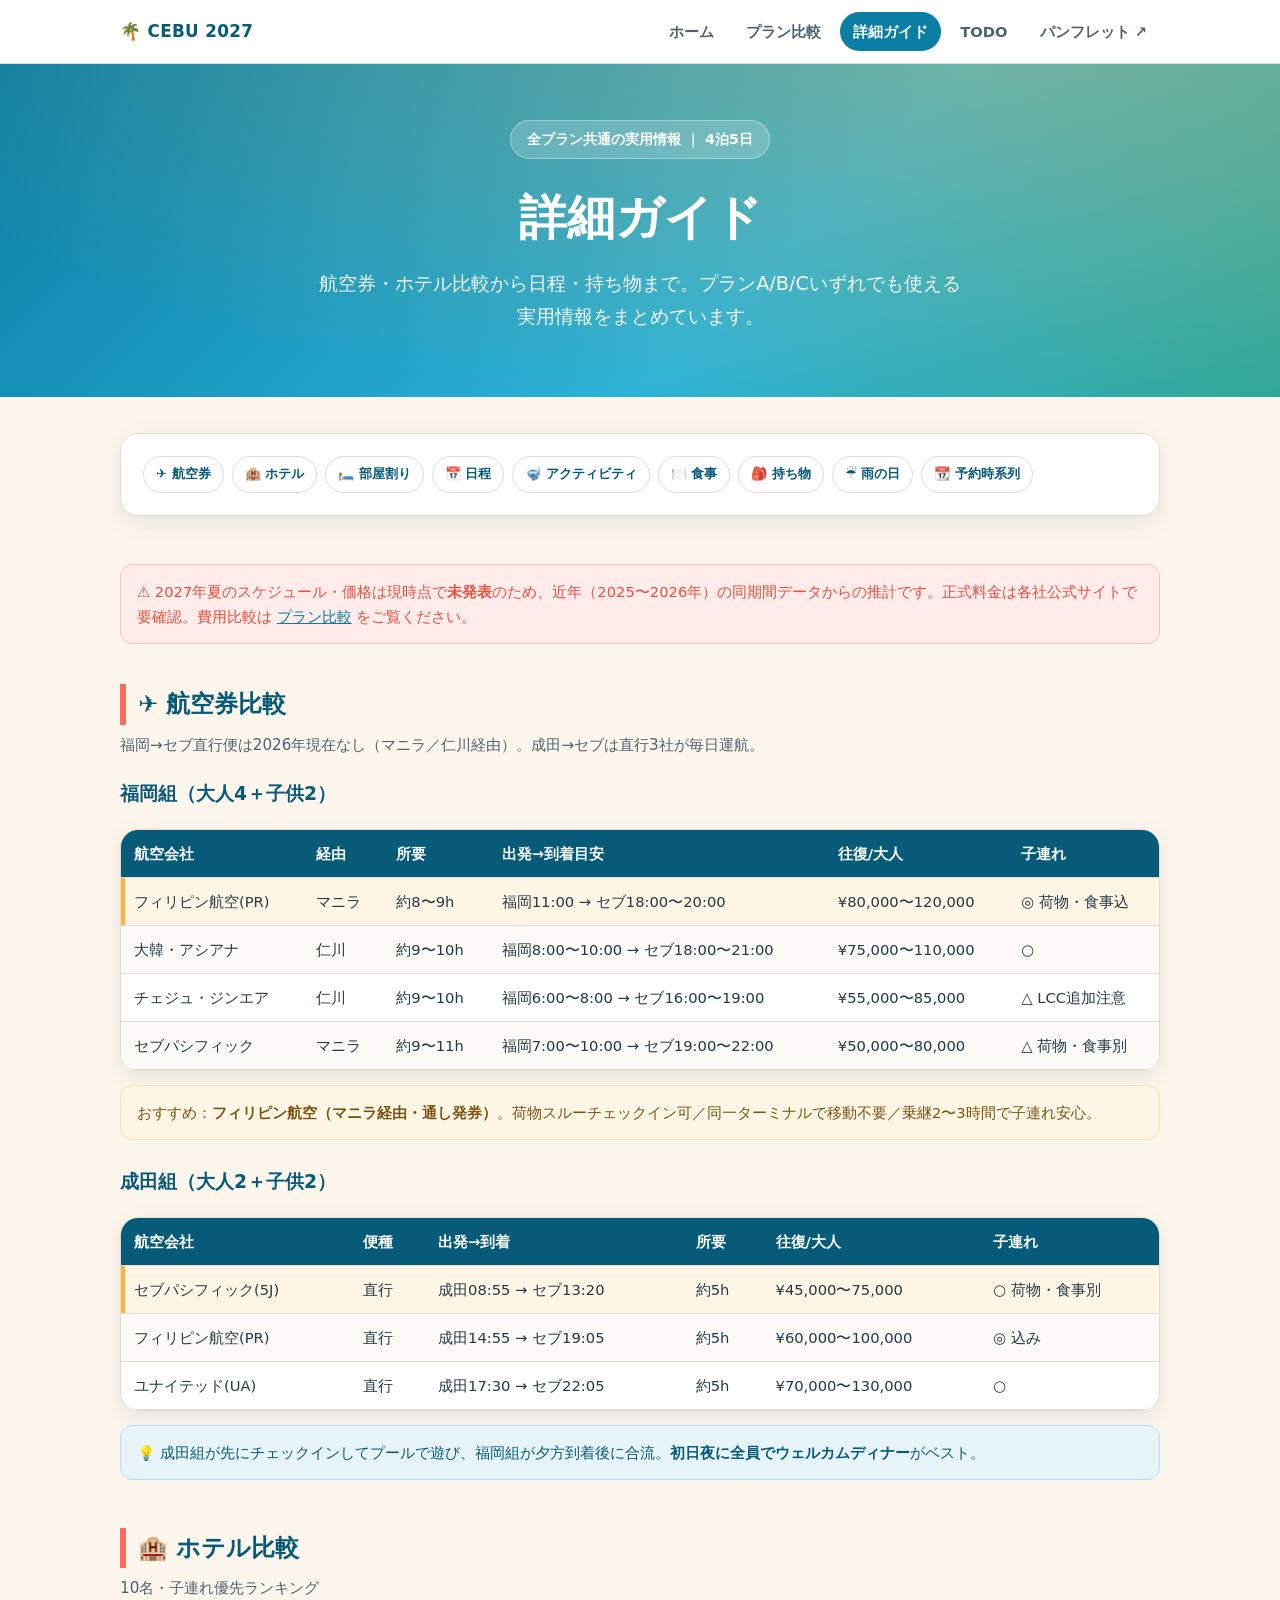
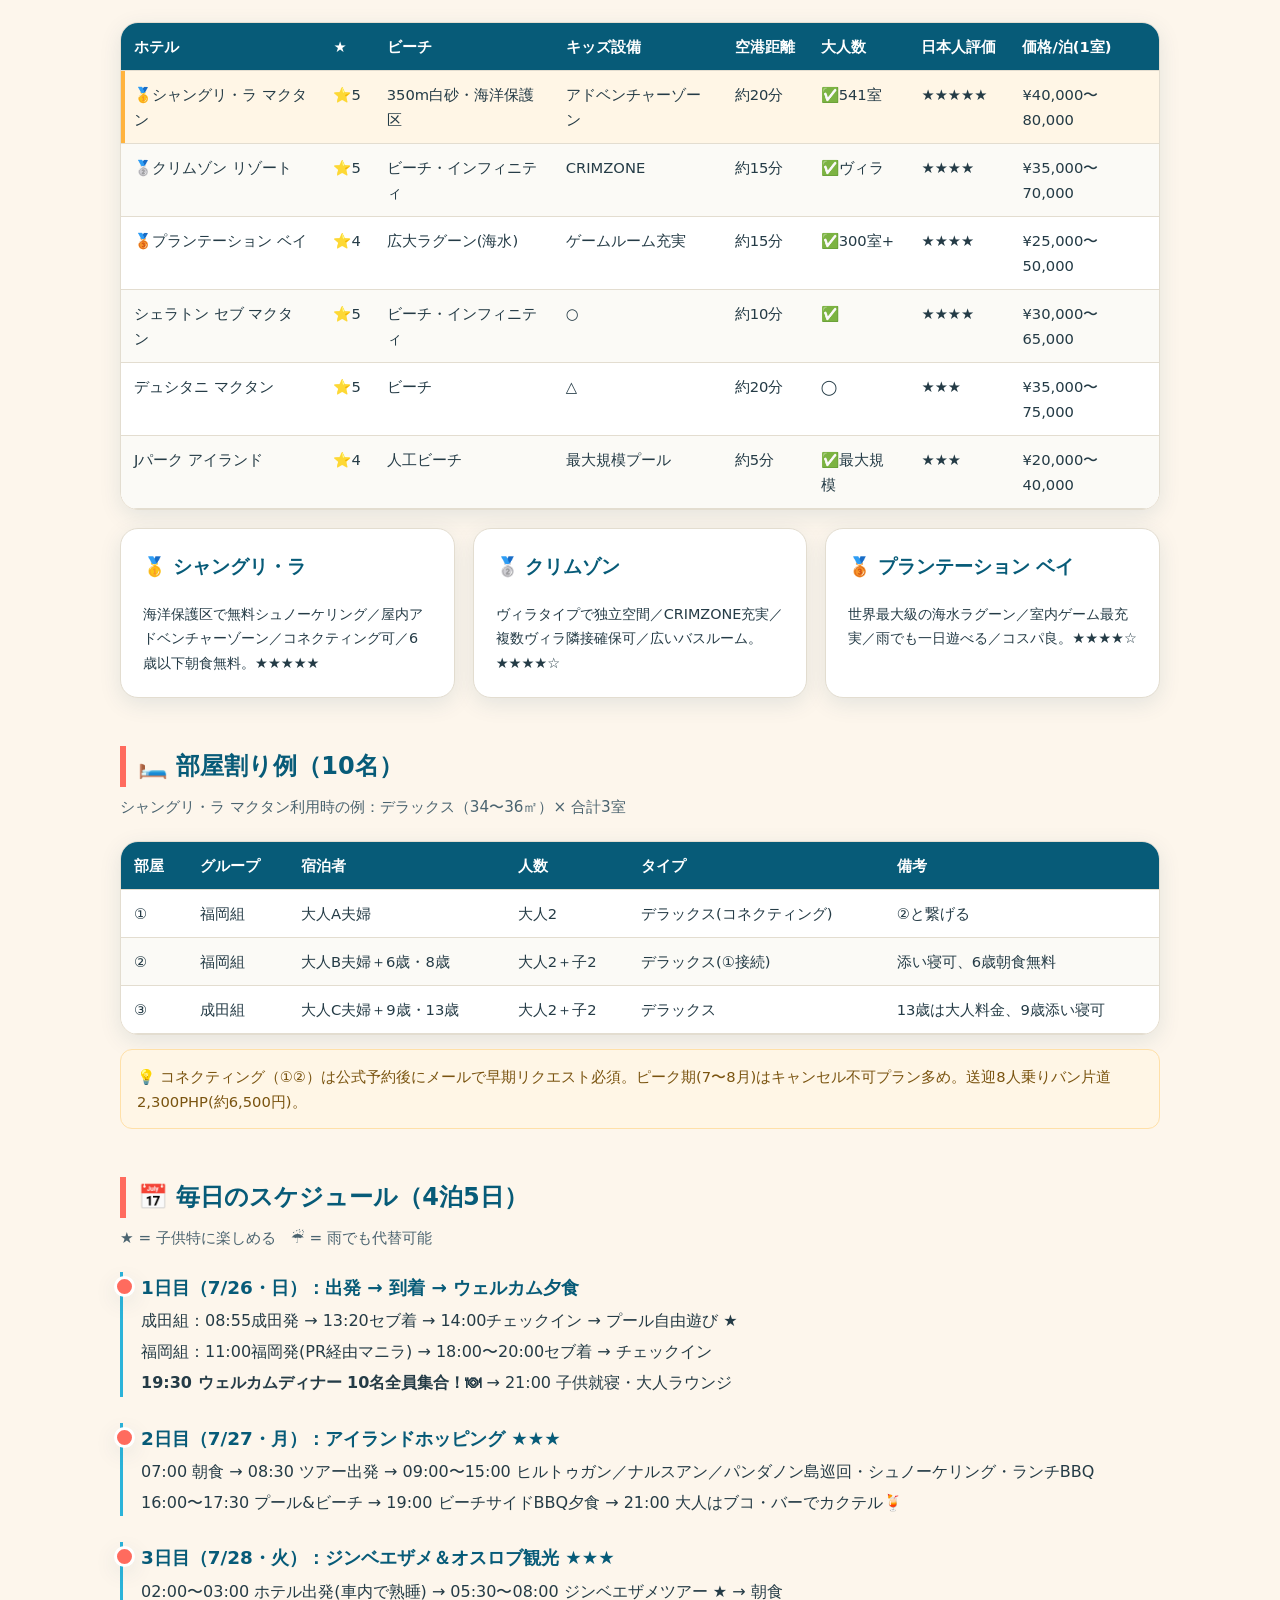
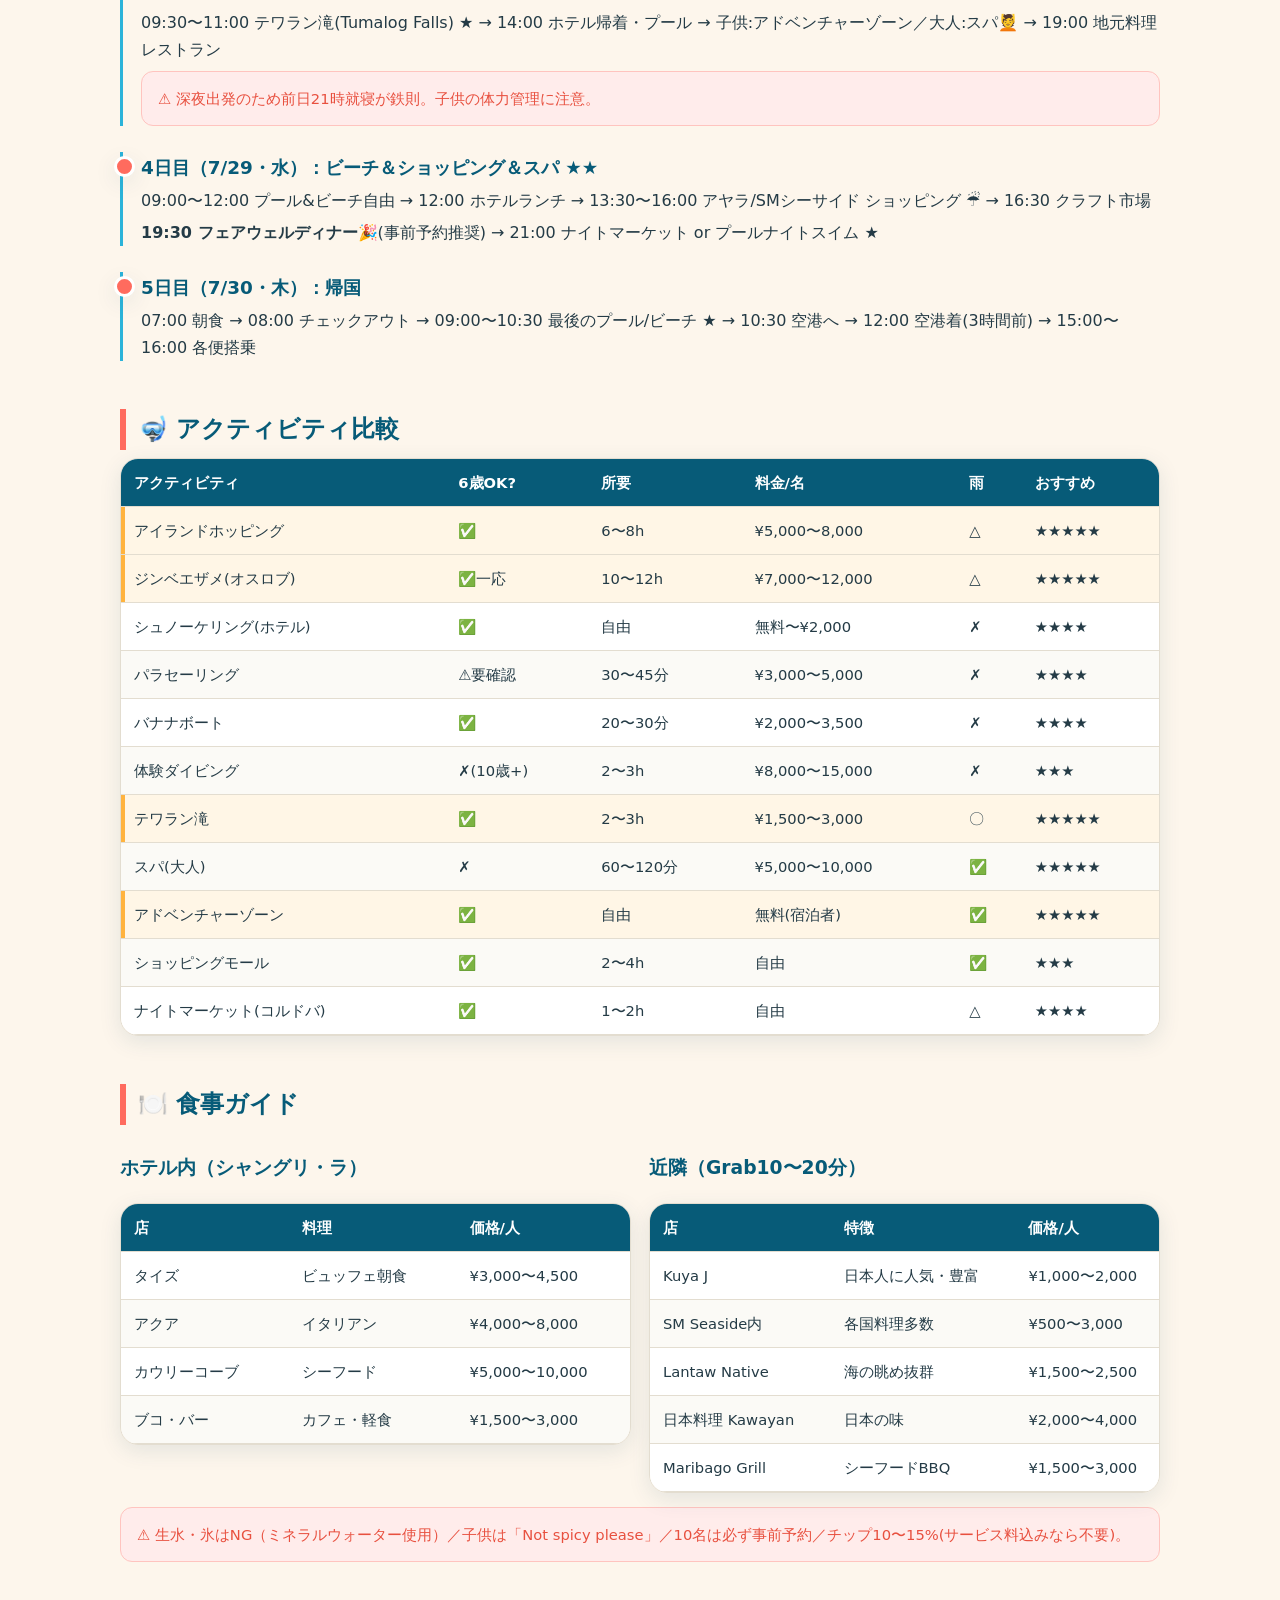
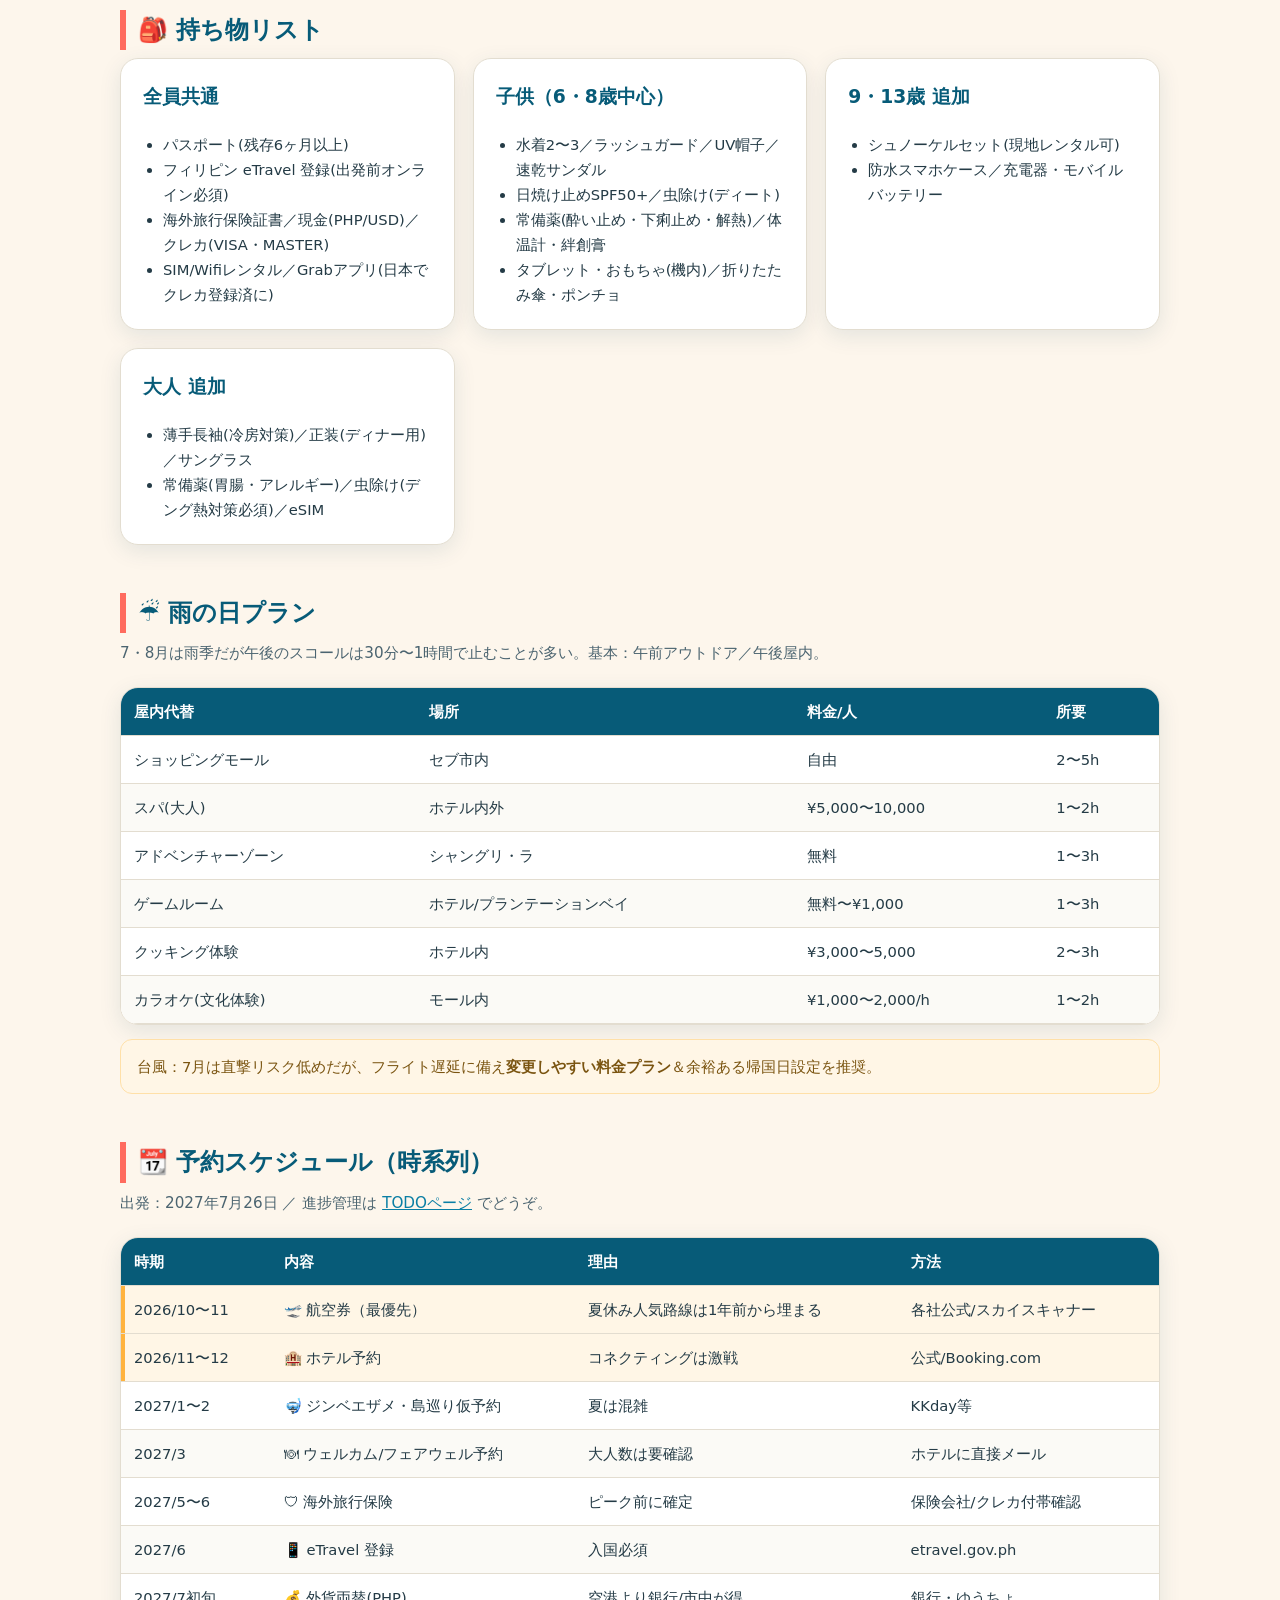
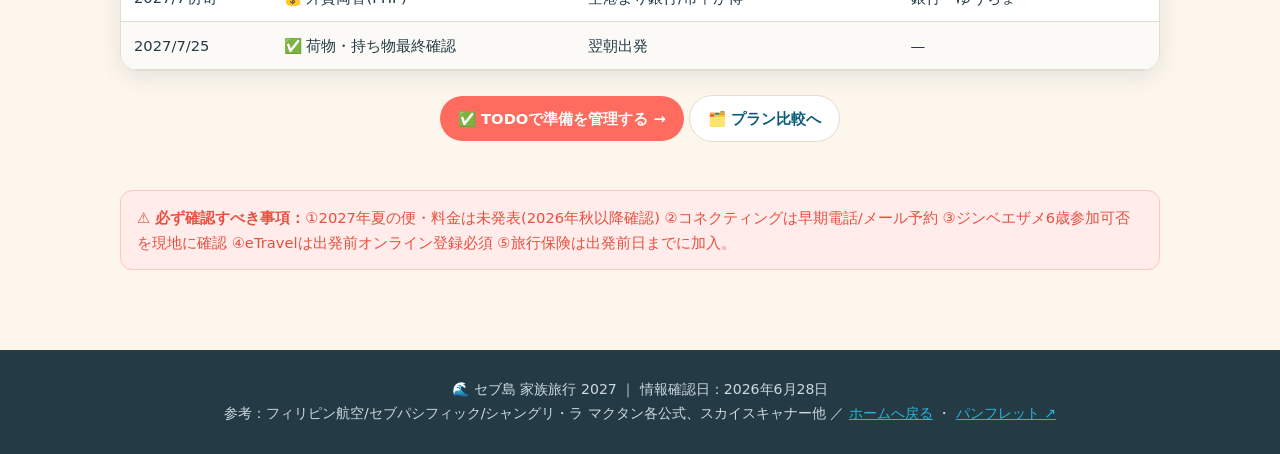
==== guide.html @ 2c010816 "TODOページ：Googleスプレッドシートリンク追加、WBS→TODO名称変更 - wbs.html: スプレッドシートリンクボタン追加、全表示名をTODOに変更 - index.html / gu" ====
﻿<!DOCTYPE html>
<html lang="ja">
<head>
<meta charset="UTF-8">
<meta name="viewport" content="width=device-width, initial-scale=1.0">
<title>🌴 詳細ガイド ｜ セブ島 家族旅行 2027</title>
<meta name="description" content="セブ島家族旅行2027 詳細ガイド：航空券・ホテル比較・5日間日程・アクティビティ・食事・持ち物・雨の日・予約。全プラン共通。">
<link rel="stylesheet" href="styles.css">
</head>
<body>

<nav class="nav">
  <div class="nav-inner">
    <a class="nav-brand" href="index.html">🌴 CEBU 2027</a>
    <div class="nav-links">
      <a href="index.html">ホーム</a>
      <a href="index.html#plans">プラン比較</a>
      <a href="guide.html" class="active">詳細ガイド</a>
      <a href="wbs.html">TODO</a>
      <a href="proposal-original/">パンフレット ↗</a>
    </div>
  </div>
</nav>

<header class="hero">
  <span class="badge">全プラン共通の実用情報 ｜ 4泊5日</span>
  <h1>詳細ガイド</h1>
  <p>航空券・ホテル比較から日程・持ち物まで。プランA/B/Cいずれでも使える実用情報をまとめています。</p>
</header>

<main class="wrap">

  <section class="section">
    <div class="card" style="display:flex;flex-wrap:wrap;gap:8px">
      <a class="btn btn-ghost btn-sm" href="#flights">✈️ 航空券</a>
      <a class="btn btn-ghost btn-sm" href="#hotels">🏨 ホテル</a>
      <a class="btn btn-ghost btn-sm" href="#rooms">🛏️ 部屋割り</a>
      <a class="btn btn-ghost btn-sm" href="#schedule">📅 日程</a>
      <a class="btn btn-ghost btn-sm" href="#activities">🤿 アクティビティ</a>
      <a class="btn btn-ghost btn-sm" href="#food">🍽️ 食事</a>
      <a class="btn btn-ghost btn-sm" href="#packing">🎒 持ち物</a>
      <a class="btn btn-ghost btn-sm" href="#rain">☔ 雨の日</a>
      <a class="btn btn-ghost btn-sm" href="#booking">📆 予約時系列</a>
    </div>
  </section>

  <div class="callout warn" style="margin-bottom:40px">
    ⚠️ 2027年夏のスケジュール・価格は現時点で<strong>未発表</strong>のため、近年（2025〜2026年）の同期間データからの推計です。正式料金は各社公式サイトで要確認。費用比較は <a href="index.html#plans">プラン比較</a> をご覧ください。
  </div>

  <!-- 航空券 -->
  <section class="section" id="flights">
    <h2>✈️ 航空券比較</h2>
    <p class="sub">福岡→セブ直行便は2026年現在なし（マニラ／仁川経由）。成田→セブは直行3社が毎日運航。</p>

    <h3 style="color:var(--ocean-deep)">福岡組（大人4＋子供2）</h3>
    <div class="table-wrap" style="margin-bottom:14px">
      <table>
        <thead><tr><th>航空会社</th><th>経由</th><th>所要</th><th>出発→到着目安</th><th>往復/大人</th><th>子連れ</th></tr></thead>
        <tbody>
          <tr class="hl"><td>フィリピン航空(PR)</td><td>マニラ</td><td>約8〜9h</td><td>福岡11:00 → セブ18:00〜20:00</td><td>¥80,000〜120,000</td><td>◎ 荷物・食事込</td></tr>
          <tr><td>大韓・アシアナ</td><td>仁川</td><td>約9〜10h</td><td>福岡8:00〜10:00 → セブ18:00〜21:00</td><td>¥75,000〜110,000</td><td>○</td></tr>
          <tr><td>チェジュ・ジンエア</td><td>仁川</td><td>約9〜10h</td><td>福岡6:00〜8:00 → セブ16:00〜19:00</td><td>¥55,000〜85,000</td><td>△ LCC追加注意</td></tr>
          <tr><td>セブパシフィック</td><td>マニラ</td><td>約9〜11h</td><td>福岡7:00〜10:00 → セブ19:00〜22:00</td><td>¥50,000〜80,000</td><td>△ 荷物・食事別</td></tr>
        </tbody>
      </table>
    </div>
    <div class="callout">おすすめ：<strong>フィリピン航空（マニラ経由・通し発券）</strong>。荷物スルーチェックイン可／同一ターミナルで移動不要／乗継2〜3時間で子連れ安心。</div>

    <h3 style="color:var(--ocean-deep);margin-top:26px">成田組（大人2＋子供2）</h3>
    <div class="table-wrap" style="margin-bottom:14px">
      <table>
        <thead><tr><th>航空会社</th><th>便種</th><th>出発→到着</th><th>所要</th><th>往復/大人</th><th>子連れ</th></tr></thead>
        <tbody>
          <tr class="hl"><td>セブパシフィック(5J)</td><td>直行</td><td>成田08:55 → セブ13:20</td><td>約5h</td><td>¥45,000〜75,000</td><td>○ 荷物・食事別</td></tr>
          <tr><td>フィリピン航空(PR)</td><td>直行</td><td>成田14:55 → セブ19:05</td><td>約5h</td><td>¥60,000〜100,000</td><td>◎ 込み</td></tr>
          <tr><td>ユナイテッド(UA)</td><td>直行</td><td>成田17:30 → セブ22:05</td><td>約5h</td><td>¥70,000〜130,000</td><td>○</td></tr>
        </tbody>
      </table>
    </div>
    <div class="callout info">💡 成田組が先にチェックインしてプールで遊び、福岡組が夕方到着後に合流。<strong>初日夜に全員でウェルカムディナー</strong>がベスト。</div>
  </section>

  <!-- ホテル -->
  <section class="section" id="hotels">
    <h2>🏨 ホテル比較</h2>
    <p class="sub">10名・子連れ優先ランキング</p>
    <div class="table-wrap" style="margin-bottom:18px">
      <table>
        <thead><tr><th>ホテル</th><th>★</th><th>ビーチ</th><th>キッズ設備</th><th>空港距離</th><th>大人数</th><th>日本人評価</th><th>価格/泊(1室)</th></tr></thead>
        <tbody>
          <tr class="hl"><td>🥇シャングリ・ラ マクタン</td><td>⭐5</td><td>350m白砂・海洋保護区</td><td>アドベンチャーゾーン</td><td>約20分</td><td>✅541室</td><td>★★★★★</td><td>¥40,000〜80,000</td></tr>
          <tr><td>🥈クリムゾン リゾート</td><td>⭐5</td><td>ビーチ・インフィニティ</td><td>CRIMZONE</td><td>約15分</td><td>✅ヴィラ</td><td>★★★★</td><td>¥35,000〜70,000</td></tr>
          <tr><td>🥉プランテーション ベイ</td><td>⭐4</td><td>広大ラグーン(海水)</td><td>ゲームルーム充実</td><td>約15分</td><td>✅300室+</td><td>★★★★</td><td>¥25,000〜50,000</td></tr>
          <tr><td>シェラトン セブ マクタン</td><td>⭐5</td><td>ビーチ・インフィニティ</td><td>○</td><td>約10分</td><td>✅</td><td>★★★★</td><td>¥30,000〜65,000</td></tr>
          <tr><td>デュシタニ マクタン</td><td>⭐5</td><td>ビーチ</td><td>△</td><td>約20分</td><td>◯</td><td>★★★</td><td>¥35,000〜75,000</td></tr>
          <tr><td>Jパーク アイランド</td><td>⭐4</td><td>人工ビーチ</td><td>最大規模プール</td><td>約5分</td><td>✅最大規模</td><td>★★★</td><td>¥20,000〜40,000</td></tr>
        </tbody>
      </table>
    </div>
    <div class="grid grid-3">
      <div class="card"><h3 style="margin-top:0;color:var(--ocean-deep)">🥇 シャングリ・ラ</h3><p style="font-size:.9rem;margin:0">海洋保護区で無料シュノーケリング／屋内アドベンチャーゾーン／コネクティング可／6歳以下朝食無料。<strong>★★★★★</strong></p></div>
      <div class="card"><h3 style="margin-top:0;color:var(--ocean-deep)">🥈 クリムゾン</h3><p style="font-size:.9rem;margin:0">ヴィラタイプで独立空間／CRIMZONE充実／複数ヴィラ隣接確保可／広いバスルーム。<strong>★★★★☆</strong></p></div>
      <div class="card"><h3 style="margin-top:0;color:var(--ocean-deep)">🥉 プランテーション ベイ</h3><p style="font-size:.9rem;margin:0">世界最大級の海水ラグーン／室内ゲーム最充実／雨でも一日遊べる／コスパ良。<strong>★★★★☆</strong></p></div>
    </div>
  </section>

  <!-- 部屋割り -->
  <section class="section" id="rooms">
    <h2>🛏️ 部屋割り例（10名）</h2>
    <p class="sub">シャングリ・ラ マクタン利用時の例：デラックス（34〜36㎡）× 合計3室</p>
    <div class="table-wrap">
      <table>
        <thead><tr><th>部屋</th><th>グループ</th><th>宿泊者</th><th>人数</th><th>タイプ</th><th>備考</th></tr></thead>
        <tbody>
          <tr><td>①</td><td>福岡組</td><td>大人A夫婦</td><td>大人2</td><td>デラックス(コネクティング)</td><td>②と繋げる</td></tr>
          <tr><td>②</td><td>福岡組</td><td>大人B夫婦＋6歳・8歳</td><td>大人2＋子2</td><td>デラックス(①接続)</td><td>添い寝可、6歳朝食無料</td></tr>
          <tr><td>③</td><td>成田組</td><td>大人C夫婦＋9歳・13歳</td><td>大人2＋子2</td><td>デラックス</td><td>13歳は大人料金、9歳添い寝可</td></tr>
        </tbody>
      </table>
    </div>
    <div class="callout" style="margin-top:14px">💡 コネクティング（①②）は公式予約後にメールで早期リクエスト必須。ピーク期(7〜8月)はキャンセル不可プラン多め。送迎8人乗りバン片道2,300PHP(約6,500円)。</div>
  </section>

  <!-- 日程 -->
  <section class="section" id="schedule">
    <h2>📅 毎日のスケジュール（4泊5日）</h2>
    <p class="sub">★ = 子供特に楽しめる　☔ = 雨でも代替可能</p>

    <div class="day">
      <h3>1日目（7/26・日）：出発 → 到着 → ウェルカム夕食</h3>
      <p style="margin:4px 0">成田組：08:55成田発 → 13:20セブ着 → 14:00チェックイン → プール自由遊び ★</p>
      <p style="margin:4px 0">福岡組：11:00福岡発(PR経由マニラ) → 18:00〜20:00セブ着 → チェックイン</p>
      <p style="margin:4px 0"><strong>19:30 ウェルカムディナー 10名全員集合！🍽</strong> → 21:00 子供就寝・大人ラウンジ</p>
    </div>
    <div class="day">
      <h3>2日目（7/27・月）：アイランドホッピング ★★★</h3>
      <p style="margin:4px 0">07:00 朝食 → 08:30 ツアー出発 → 09:00〜15:00 ヒルトゥガン／ナルスアン／パンダノン島巡回・シュノーケリング・ランチBBQ</p>
      <p style="margin:4px 0">16:00〜17:30 プール&ビーチ → 19:00 ビーチサイドBBQ夕食 → 21:00 大人はブコ・バーでカクテル🍹</p>
    </div>
    <div class="day">
      <h3>3日目（7/28・火）：ジンベエザメ＆オスロブ観光 ★★★</h3>
      <p style="margin:4px 0">02:00〜03:00 ホテル出発(車内で熟睡) → 05:30〜08:00 ジンベエザメツアー ★ → 朝食</p>
      <p style="margin:4px 0">09:30〜11:00 テワラン滝(Tumalog Falls) ★ → 14:00 ホテル帰着・プール → 子供:アドベンチャーゾーン／大人:スパ💆 → 19:00 地元料理レストラン</p>
      <div class="callout warn" style="margin-top:8px">⚠️ 深夜出発のため前日21時就寝が鉄則。子供の体力管理に注意。</div>
    </div>
    <div class="day">
      <h3>4日目（7/29・水）：ビーチ＆ショッピング＆スパ ★★</h3>
      <p style="margin:4px 0">09:00〜12:00 プール&ビーチ自由 → 12:00 ホテルランチ → 13:30〜16:00 アヤラ/SMシーサイド ショッピング ☔ → 16:30 クラフト市場</p>
      <p style="margin:4px 0"><strong>19:30 フェアウェルディナー🎉</strong>(事前予約推奨) → 21:00 ナイトマーケット or プールナイトスイム ★</p>
    </div>
    <div class="day">
      <h3>5日目（7/30・木）：帰国</h3>
      <p style="margin:4px 0">07:00 朝食 → 08:00 チェックアウト → 09:00〜10:30 最後のプール/ビーチ ★ → 10:30 空港へ → 12:00 空港着(3時間前) → 15:00〜16:00 各便搭乗</p>
    </div>
  </section>

  <!-- アクティビティ -->
  <section class="section" id="activities">
    <h2>🤿 アクティビティ比較</h2>
    <div class="table-wrap">
      <table>
        <thead><tr><th>アクティビティ</th><th>6歳OK?</th><th>所要</th><th>料金/名</th><th>雨</th><th>おすすめ</th></tr></thead>
        <tbody>
          <tr class="hl"><td>アイランドホッピング</td><td>✅</td><td>6〜8h</td><td>¥5,000〜8,000</td><td>△</td><td>★★★★★</td></tr>
          <tr class="hl"><td>ジンベエザメ(オスロブ)</td><td>✅一応</td><td>10〜12h</td><td>¥7,000〜12,000</td><td>△</td><td>★★★★★</td></tr>
          <tr><td>シュノーケリング(ホテル)</td><td>✅</td><td>自由</td><td>無料〜¥2,000</td><td>✗</td><td>★★★★</td></tr>
          <tr><td>パラセーリング</td><td>⚠️要確認</td><td>30〜45分</td><td>¥3,000〜5,000</td><td>✗</td><td>★★★★</td></tr>
          <tr><td>バナナボート</td><td>✅</td><td>20〜30分</td><td>¥2,000〜3,500</td><td>✗</td><td>★★★★</td></tr>
          <tr><td>体験ダイビング</td><td>✗(10歳+)</td><td>2〜3h</td><td>¥8,000〜15,000</td><td>✗</td><td>★★★</td></tr>
          <tr class="hl"><td>テワラン滝</td><td>✅</td><td>2〜3h</td><td>¥1,500〜3,000</td><td>〇</td><td>★★★★★</td></tr>
          <tr><td>スパ(大人)</td><td>✗</td><td>60〜120分</td><td>¥5,000〜10,000</td><td>✅</td><td>★★★★★</td></tr>
          <tr class="hl"><td>アドベンチャーゾーン</td><td>✅</td><td>自由</td><td>無料(宿泊者)</td><td>✅</td><td>★★★★★</td></tr>
          <tr><td>ショッピングモール</td><td>✅</td><td>2〜4h</td><td>自由</td><td>✅</td><td>★★★</td></tr>
          <tr><td>ナイトマーケット(コルドバ)</td><td>✅</td><td>1〜2h</td><td>自由</td><td>△</td><td>★★★★</td></tr>
        </tbody>
      </table>
    </div>
  </section>

  <!-- 食事 -->
  <section class="section" id="food">
    <h2>🍽️ 食事ガイド</h2>
    <div class="grid grid-2">
      <div>
        <h3 style="color:var(--ocean-deep)">ホテル内（シャングリ・ラ）</h3>
        <div class="table-wrap">
          <table>
            <thead><tr><th>店</th><th>料理</th><th>価格/人</th></tr></thead>
            <tbody>
              <tr><td>タイズ</td><td>ビュッフェ朝食</td><td>¥3,000〜4,500</td></tr>
              <tr><td>アクア</td><td>イタリアン</td><td>¥4,000〜8,000</td></tr>
              <tr><td>カウリーコーブ</td><td>シーフード</td><td>¥5,000〜10,000</td></tr>
              <tr><td>ブコ・バー</td><td>カフェ・軽食</td><td>¥1,500〜3,000</td></tr>
            </tbody>
          </table>
        </div>
      </div>
      <div>
        <h3 style="color:var(--ocean-deep)">近隣（Grab10〜20分）</h3>
        <div class="table-wrap">
          <table>
            <thead><tr><th>店</th><th>特徴</th><th>価格/人</th></tr></thead>
            <tbody>
              <tr><td>Kuya J</td><td>日本人に人気・豊富</td><td>¥1,000〜2,000</td></tr>
              <tr><td>SM Seaside内</td><td>各国料理多数</td><td>¥500〜3,000</td></tr>
              <tr><td>Lantaw Native</td><td>海の眺め抜群</td><td>¥1,500〜2,500</td></tr>
              <tr><td>日本料理 Kawayan</td><td>日本の味</td><td>¥2,000〜4,000</td></tr>
              <tr><td>Maribago Grill</td><td>シーフードBBQ</td><td>¥1,500〜3,000</td></tr>
            </tbody>
          </table>
        </div>
      </div>
    </div>
    <div class="callout warn" style="margin-top:14px">⚠️ 生水・氷はNG（ミネラルウォーター使用）／子供は「Not spicy please」／10名は必ず事前予約／チップ10〜15%(サービス料込みなら不要)。</div>
  </section>

  <!-- 持ち物 -->
  <section class="section" id="packing">
    <h2>🎒 持ち物リスト</h2>
    <div class="grid grid-2">
      <div class="card">
        <h3 style="margin-top:0;color:var(--ocean-deep)">全員共通</h3>
        <ul style="margin:0;padding-left:20px;font-size:.92rem">
          <li>パスポート(残存6ヶ月以上)</li>
          <li>フィリピン eTravel 登録(出発前オンライン必須)</li>
          <li>海外旅行保険証書／現金(PHP/USD)／クレカ(VISA・MASTER)</li>
          <li>SIM/Wifiレンタル／Grabアプリ(日本でクレカ登録済に)</li>
        </ul>
      </div>
      <div class="card">
        <h3 style="margin-top:0;color:var(--ocean-deep)">子供（6・8歳中心）</h3>
        <ul style="margin:0;padding-left:20px;font-size:.92rem">
          <li>水着2〜3／ラッシュガード／UV帽子／速乾サンダル</li>
          <li>日焼け止めSPF50+／虫除け(ディート)</li>
          <li>常備薬(酔い止め・下痢止め・解熱)／体温計・絆創膏</li>
          <li>タブレット・おもちゃ(機内)／折りたたみ傘・ポンチョ</li>
        </ul>
      </div>
      <div class="card">
        <h3 style="margin-top:0;color:var(--ocean-deep)">9・13歳 追加</h3>
        <ul style="margin:0;padding-left:20px;font-size:.92rem">
          <li>シュノーケルセット(現地レンタル可)</li>
          <li>防水スマホケース／充電器・モバイルバッテリー</li>
        </ul>
      </div>
      <div class="card">
        <h3 style="margin-top:0;color:var(--ocean-deep)">大人 追加</h3>
        <ul style="margin:0;padding-left:20px;font-size:.92rem">
          <li>薄手長袖(冷房対策)／正装(ディナー用)／サングラス</li>
          <li>常備薬(胃腸・アレルギー)／虫除け(デング熱対策必須)／eSIM</li>
        </ul>
      </div>
    </div>
  </section>

  <!-- 雨の日 -->
  <section class="section" id="rain">
    <h2>☔ 雨の日プラン</h2>
    <p class="sub">7・8月は雨季だが午後のスコールは30分〜1時間で止むことが多い。基本：午前アウトドア／午後屋内。</p>
    <div class="table-wrap">
      <table>
        <thead><tr><th>屋内代替</th><th>場所</th><th>料金/人</th><th>所要</th></tr></thead>
        <tbody>
          <tr><td>ショッピングモール</td><td>セブ市内</td><td>自由</td><td>2〜5h</td></tr>
          <tr><td>スパ(大人)</td><td>ホテル内外</td><td>¥5,000〜10,000</td><td>1〜2h</td></tr>
          <tr><td>アドベンチャーゾーン</td><td>シャングリ・ラ</td><td>無料</td><td>1〜3h</td></tr>
          <tr><td>ゲームルーム</td><td>ホテル/プランテーションベイ</td><td>無料〜¥1,000</td><td>1〜3h</td></tr>
          <tr><td>クッキング体験</td><td>ホテル内</td><td>¥3,000〜5,000</td><td>2〜3h</td></tr>
          <tr><td>カラオケ(文化体験)</td><td>モール内</td><td>¥1,000〜2,000/h</td><td>1〜2h</td></tr>
        </tbody>
      </table>
    </div>
    <div class="callout" style="margin-top:14px">台風：7月は直撃リスク低めだが、フライト遅延に備え<strong>変更しやすい料金プラン</strong>＆余裕ある帰国日設定を推奨。</div>
  </section>

  <!-- 予約時系列 -->
  <section class="section" id="booking">
    <h2>📆 予約スケジュール（時系列）</h2>
    <p class="sub">出発：2027年7月26日 ／ 進捗管理は <a href="wbs.html">TODOページ</a> でどうぞ。</p>
    <div class="table-wrap">
      <table>
        <thead><tr><th>時期</th><th>内容</th><th>理由</th><th>方法</th></tr></thead>
        <tbody>
          <tr class="hl"><td>2026/10〜11</td><td>🛫 航空券（最優先）</td><td>夏休み人気路線は1年前から埋まる</td><td>各社公式/スカイスキャナー</td></tr>
          <tr class="hl"><td>2026/11〜12</td><td>🏨 ホテル予約</td><td>コネクティングは激戦</td><td>公式/Booking.com</td></tr>
          <tr><td>2027/1〜2</td><td>🤿 ジンベエザメ・島巡り仮予約</td><td>夏は混雑</td><td>KKday等</td></tr>
          <tr><td>2027/3</td><td>🍽 ウェルカム/フェアウェル予約</td><td>大人数は要確認</td><td>ホテルに直接メール</td></tr>
          <tr><td>2027/5〜6</td><td>🛡 海外旅行保険</td><td>ピーク前に確定</td><td>保険会社/クレカ付帯確認</td></tr>
          <tr><td>2027/6</td><td>📱 eTravel 登録</td><td>入国必須</td><td>etravel.gov.ph</td></tr>
          <tr><td>2027/7初旬</td><td>💰 外貨両替(PHP)</td><td>空港より銀行/市中が得</td><td>銀行・ゆうちょ</td></tr>
          <tr><td>2027/7/25</td><td>✅ 荷物・持ち物最終確認</td><td>翌朝出発</td><td>—</td></tr>
        </tbody>
      </table>
    </div>
    <div style="text-align:center;margin-top:24px">
      <a class="btn btn-primary" href="wbs.html">✅ TODOで準備を管理する →</a>
      <a class="btn btn-ghost" href="index.html#plans">🗂️ プラン比較へ</a>
    </div>
  </section>

  <div class="callout warn">
    <strong>⚠️ 必ず確認すべき事項：</strong>①2027年夏の便・料金は未発表(2026年秋以降確認) ②コネクティングは早期電話/メール予約 ③ジンベエザメ6歳参加可否を現地に確認 ④eTravelは出発前オンライン登録必須 ⑤旅行保険は出発前日までに加入。
  </div>

</main>

<footer>
  🌊 セブ島 家族旅行 2027 ｜ 情報確認日：2026年6月28日<br>
  参考：フィリピン航空/セブパシフィック/シャングリ・ラ マクタン各公式、スカイスキャナー他 ／
  <a href="index.html">ホームへ戻る</a> ・
  <a href="proposal-original/">パンフレット ↗</a>
</footer>

</body>
</html>
---- styles.css ----
/* ===== Cebu Family Trip 2027 — Shared Styles ===== */
:root {
  --ocean: #0a7ea4;
  --ocean-deep: #075b78;
  --ocean-light: #2bb3d9;
  --sand: #fdf6ec;
  --sand-deep: #f5e7d0;
  --coral: #ff6b5e;
  --coral-deep: #e8503f;
  --palm: #2e9e6b;
  --palm-deep: #1f7a51;
  --sun: #ffb33e;
  --sun-deep: #a9700d;
  --ink: #243b46;
  --ink-soft: #4b6470;
  --line: #e3ddd0;
  --card: #ffffff;
  --shadow: 0 6px 22px rgba(10, 70, 95, 0.10);
  --shadow-lg: 0 14px 40px rgba(10, 70, 95, 0.18);
  --radius: 18px;
}

* { box-sizing: border-box; }
html { scroll-behavior: smooth; }
body {
  margin: 0;
  font-family: "Hiragino Kaku Gothic ProN", "Yu Gothic", "Meiryo", "Segoe UI", system-ui, sans-serif;
  color: var(--ink);
  background: var(--sand);
  line-height: 1.7;
  -webkit-font-smoothing: antialiased;
}
a { color: var(--ocean); }

/* ===== Top Nav ===== */
.nav { position: sticky; top: 0; z-index: 50; background: rgba(255,255,255,.92); backdrop-filter: blur(10px); border-bottom: 1px solid var(--line); }
.nav-inner { max-width: 1080px; margin: 0 auto; padding: 12px 20px; display: flex; align-items: center; gap: 18px; flex-wrap: wrap; }
.nav-brand { font-weight: 800; font-size: 1.05rem; color: var(--ocean-deep); text-decoration: none; letter-spacing: .02em; }
.nav-links { display: flex; gap: 6px; margin-left: auto; flex-wrap: wrap; }
.nav-links a { text-decoration: none; color: var(--ink-soft); font-weight: 600; font-size: .92rem; padding: 7px 13px; border-radius: 999px; transition: all .15s; }
.nav-links a:hover { background: var(--sand-deep); color: var(--ocean-deep); }
.nav-links a.active { background: var(--ocean); color: #fff; }

/* ===== Hero ===== */
.hero {
  background: radial-gradient(1200px 400px at 80% -10%, rgba(255,179,62,.35), transparent),
              linear-gradient(135deg, var(--ocean) 0%, var(--ocean-light) 60%, var(--palm) 130%);
  color: #fff; padding: 56px 20px 64px; text-align: center; position: relative; overflow: hidden;
}
.hero h1 { font-size: clamp(1.9rem, 5vw, 3rem); margin: 0 0 10px; font-weight: 800; }
.hero p { font-size: clamp(1rem, 2.5vw, 1.2rem); margin: 0 auto; max-width: 660px; opacity: .96; }
.hero .badge { display: inline-block; background: rgba(255,255,255,.18); border: 1px solid rgba(255,255,255,.35); padding: 6px 16px; border-radius: 999px; font-weight: 700; font-size: .9rem; margin-bottom: 18px; }

/* ===== Layout ===== */
.wrap { max-width: 1080px; margin: 0 auto; padding: 36px 20px 80px; }
.section { margin-bottom: 48px; scroll-margin-top: 70px; }
.section > h2 { font-size: 1.5rem; color: var(--ocean-deep); border-left: 6px solid var(--coral); padding-left: 12px; margin: 0 0 8px; }
.section > .sub { color: var(--ink-soft); margin: 0 0 20px; font-size: .95rem; }

/* ===== Cards ===== */
.card { background: var(--card); border: 1px solid var(--line); border-radius: var(--radius); box-shadow: var(--shadow); padding: 22px; }
.grid { display: grid; gap: 18px; }
.grid-2 { grid-template-columns: repeat(auto-fit, minmax(280px, 1fr)); }
.grid-3 { grid-template-columns: repeat(auto-fit, minmax(220px, 1fr)); }

/* hub link cards */
.hub-card { display: flex; flex-direction: column; gap: 10px; text-decoration: none; color: inherit; transition: transform .15s, box-shadow .15s; position: relative; overflow: hidden; }
.hub-card:hover { transform: translateY(-4px); box-shadow: var(--shadow-lg); }
.hub-card .ico { font-size: 2.4rem; }
.hub-card h3 { margin: 0; font-size: 1.2rem; color: var(--ocean-deep); }
.hub-card p { margin: 0; color: var(--ink-soft); font-size: .92rem; }
.hub-card .go { margin-top: auto; font-weight: 700; color: var(--coral-deep); font-size: .9rem; }

/* ===== Plan cards (data-driven) ===== */
.plan-card { display: flex; flex-direction: column; gap: 8px; text-decoration: none; color: inherit; transition: transform .15s, box-shadow .15s; border-top: 5px solid var(--ocean); position: relative; }
.plan-card:hover { transform: translateY(-4px); box-shadow: var(--shadow-lg); }
.plan-card .plan-id { font-size: .8rem; font-weight: 800; letter-spacing: .08em; color: var(--ink-soft); }
.plan-card h3 { margin: 0; font-size: 1.35rem; color: var(--ocean-deep); }
.plan-card .plan-sub { color: var(--ink-soft); font-size: .9rem; margin: 0; }
.plan-card .plan-budget { font-size: 1.5rem; font-weight: 800; margin: 8px 0 0; }
.plan-card .plan-budget small { font-size: .78rem; font-weight: 600; color: var(--ink-soft); }
.plan-card ul { margin: 6px 0 0; padding-left: 18px; font-size: .86rem; color: var(--ink-soft); }
.plan-card .go { margin-top: auto; padding-top: 8px; font-weight: 700; font-size: .9rem; }
.accent-coral { border-top-color: var(--coral); } .accent-coral h3, .accent-coral .plan-budget, .accent-coral .go { color: var(--coral-deep); }
.accent-palm  { border-top-color: var(--palm); }  .accent-palm h3, .accent-palm .plan-budget, .accent-palm .go { color: var(--palm-deep); }
.accent-sun   { border-top-color: var(--sun); }   .accent-sun h3, .accent-sun .plan-budget, .accent-sun .go { color: var(--sun-deep); }
.accent-ocean { border-top-color: var(--ocean); } .accent-ocean h3, .accent-ocean .plan-budget, .accent-ocean .go { color: var(--ocean-deep); }
.accent-ink   { border-top-color: var(--ink-soft); } .accent-ink h3, .accent-ink .go { color: var(--ink); }

/* status ribbon */
.ribbon { position: absolute; top: 12px; right: -34px; transform: rotate(45deg); background: var(--coral); color: #fff; font-size: .72rem; font-weight: 800; padding: 4px 40px; box-shadow: var(--shadow); }
.ribbon.archive { background: var(--ink-soft); }
.ribbon.review { background: var(--sun); color: #4a3204; }

/* ===== Tables ===== */
.table-wrap { overflow-x: auto; border-radius: var(--radius); border: 1px solid var(--line); box-shadow: var(--shadow); }
table { width: 100%; border-collapse: collapse; background: var(--card); font-size: .92rem; min-width: 520px; }
th, td { padding: 11px 13px; text-align: left; border-bottom: 1px solid var(--line); vertical-align: top; }
th { background: var(--ocean-deep); color: #fff; font-weight: 700; white-space: nowrap; }
tbody tr:nth-child(even) { background: #fbfaf6; }
tbody tr:hover { background: #f3f9fb; }
tfoot td { font-weight: 800; background: #f0f7fa; color: var(--ocean-deep); border-top: 2px solid var(--ocean-light); }
.hl { background: #fff6e6 !important; }
.hl td:first-child { box-shadow: inset 4px 0 0 var(--sun); }

/* ===== Pills / chips ===== */
.pill { display: inline-block; padding: 2px 10px; border-radius: 999px; font-size: .78rem; font-weight: 700; }
.pill-ocean { background: #e1f3f9; color: var(--ocean-deep); }
.pill-coral { background: #ffe7e3; color: var(--coral-deep); }
.pill-palm { background: #e2f5ec; color: var(--palm-deep); }
.pill-sun { background: #fff0d6; color: var(--sun-deep); }
.pill-ink { background: #e7ecee; color: var(--ink); }

/* ===== Timeline ===== */
.day { border-left: 3px solid var(--ocean-light); padding-left: 18px; margin-bottom: 26px; position: relative; }
.day::before { content: ""; position: absolute; left: -9px; top: 4px; width: 15px; height: 15px; border-radius: 50%; background: var(--coral); border: 3px solid #fff; box-shadow: var(--shadow); }
.day h3 { margin: 0 0 4px; color: var(--ocean-deep); font-size: 1.15rem; }

/* ===== Callout ===== */
.callout { background: #fff6e6; border: 1px solid #ffe0a8; border-radius: 12px; padding: 14px 16px; color: #7a5410; font-size: .92rem; }
.callout.warn { background: #ffeceb; border-color: #ffc4bf; color: var(--coral-deep); }
.callout.info { background: #e7f4fa; border-color: #b9e1ef; color: var(--ocean-deep); }

/* ===== Footer ===== */
footer { background: var(--ink); color: #cdd9de; text-align: center; padding: 28px 20px; font-size: .88rem; }
footer a { color: var(--ocean-light); }

/* ===== Buttons ===== */
.btn { display: inline-flex; align-items: center; gap: 7px; border: none; cursor: pointer; font-family: inherit; font-weight: 700; padding: 10px 18px; border-radius: 999px; font-size: .92rem; text-decoration: none; transition: all .15s; }
.btn-primary { background: var(--coral); color: #fff; }
.btn-primary:hover { background: var(--coral-deep); }
.btn-ghost { background: #fff; color: var(--ocean-deep); border: 1.5px solid var(--line); }
.btn-ghost:hover { border-color: var(--ocean); background: #f3f9fb; }
.btn-sm { padding: 6px 12px; font-size: .82rem; }

@media (max-width: 600px) {
  .nav-brand { font-size: .95rem; }
  .wrap { padding: 24px 14px 60px; }
}
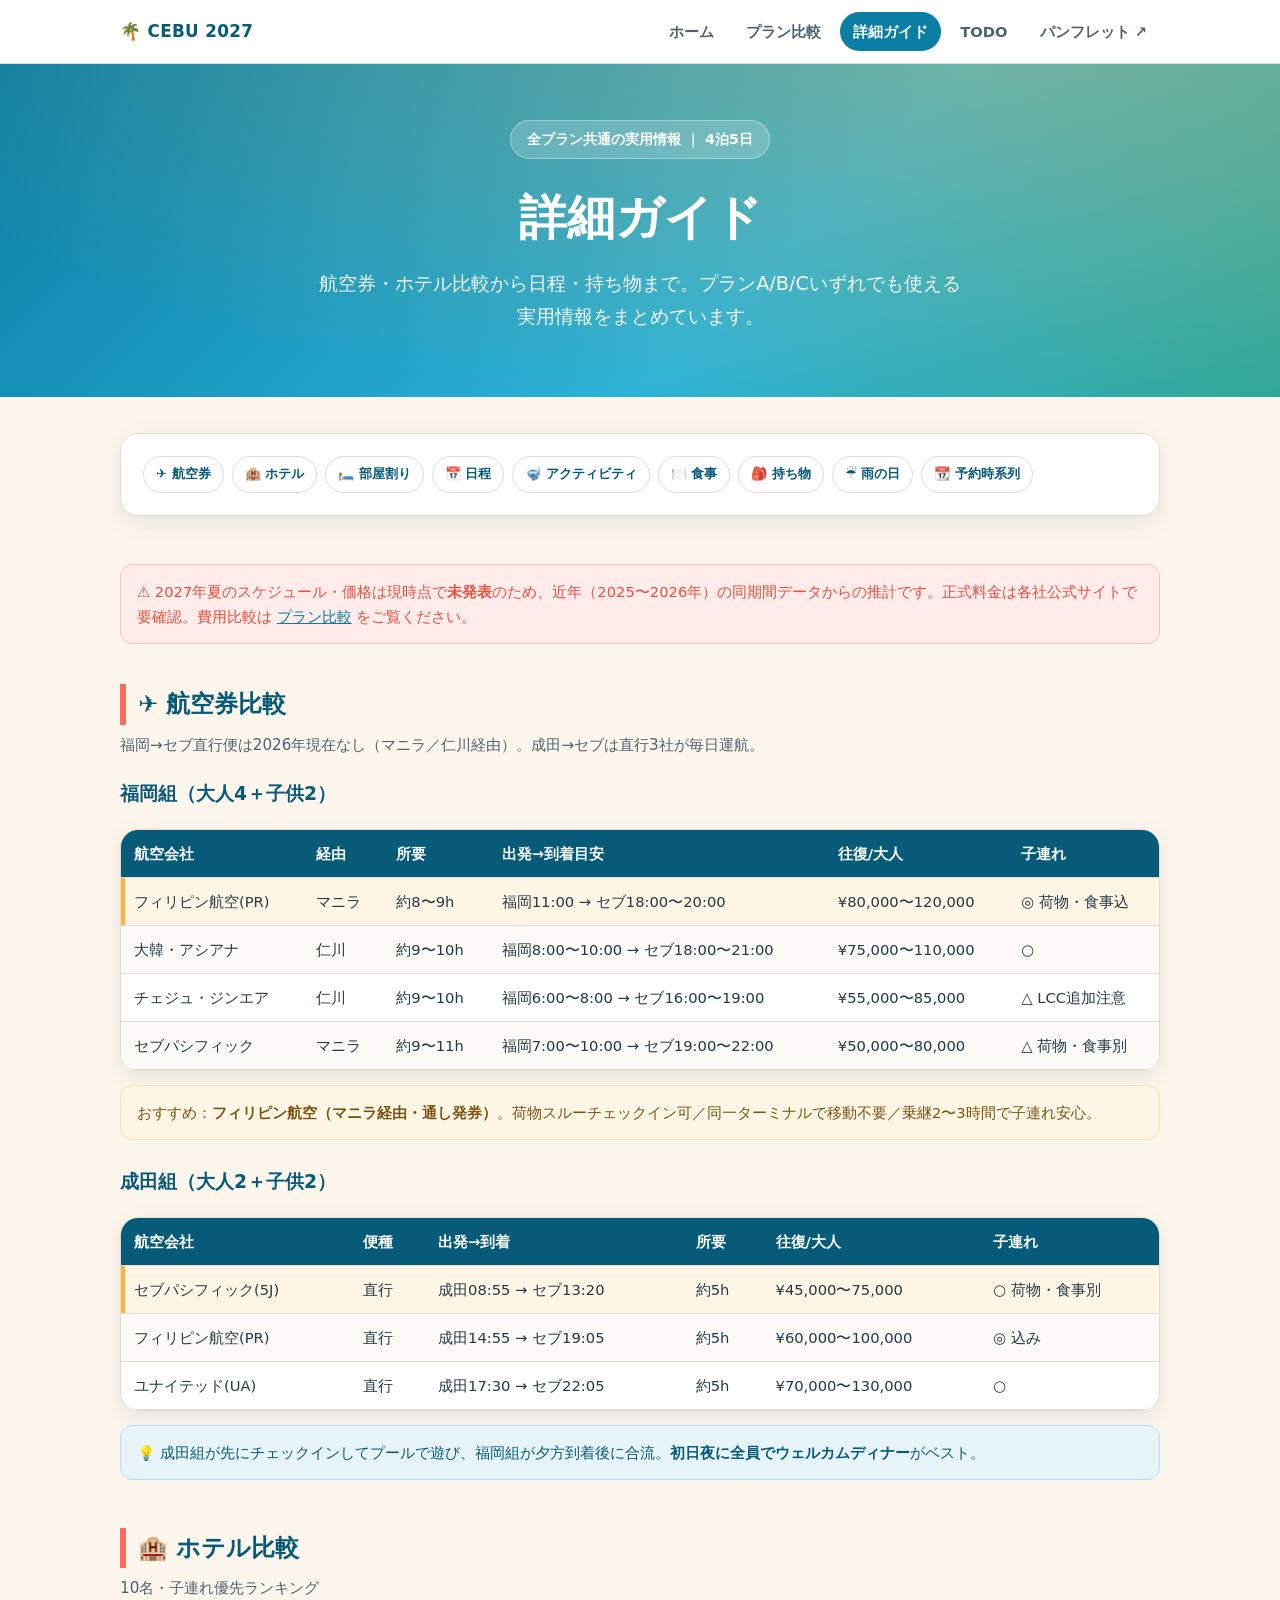
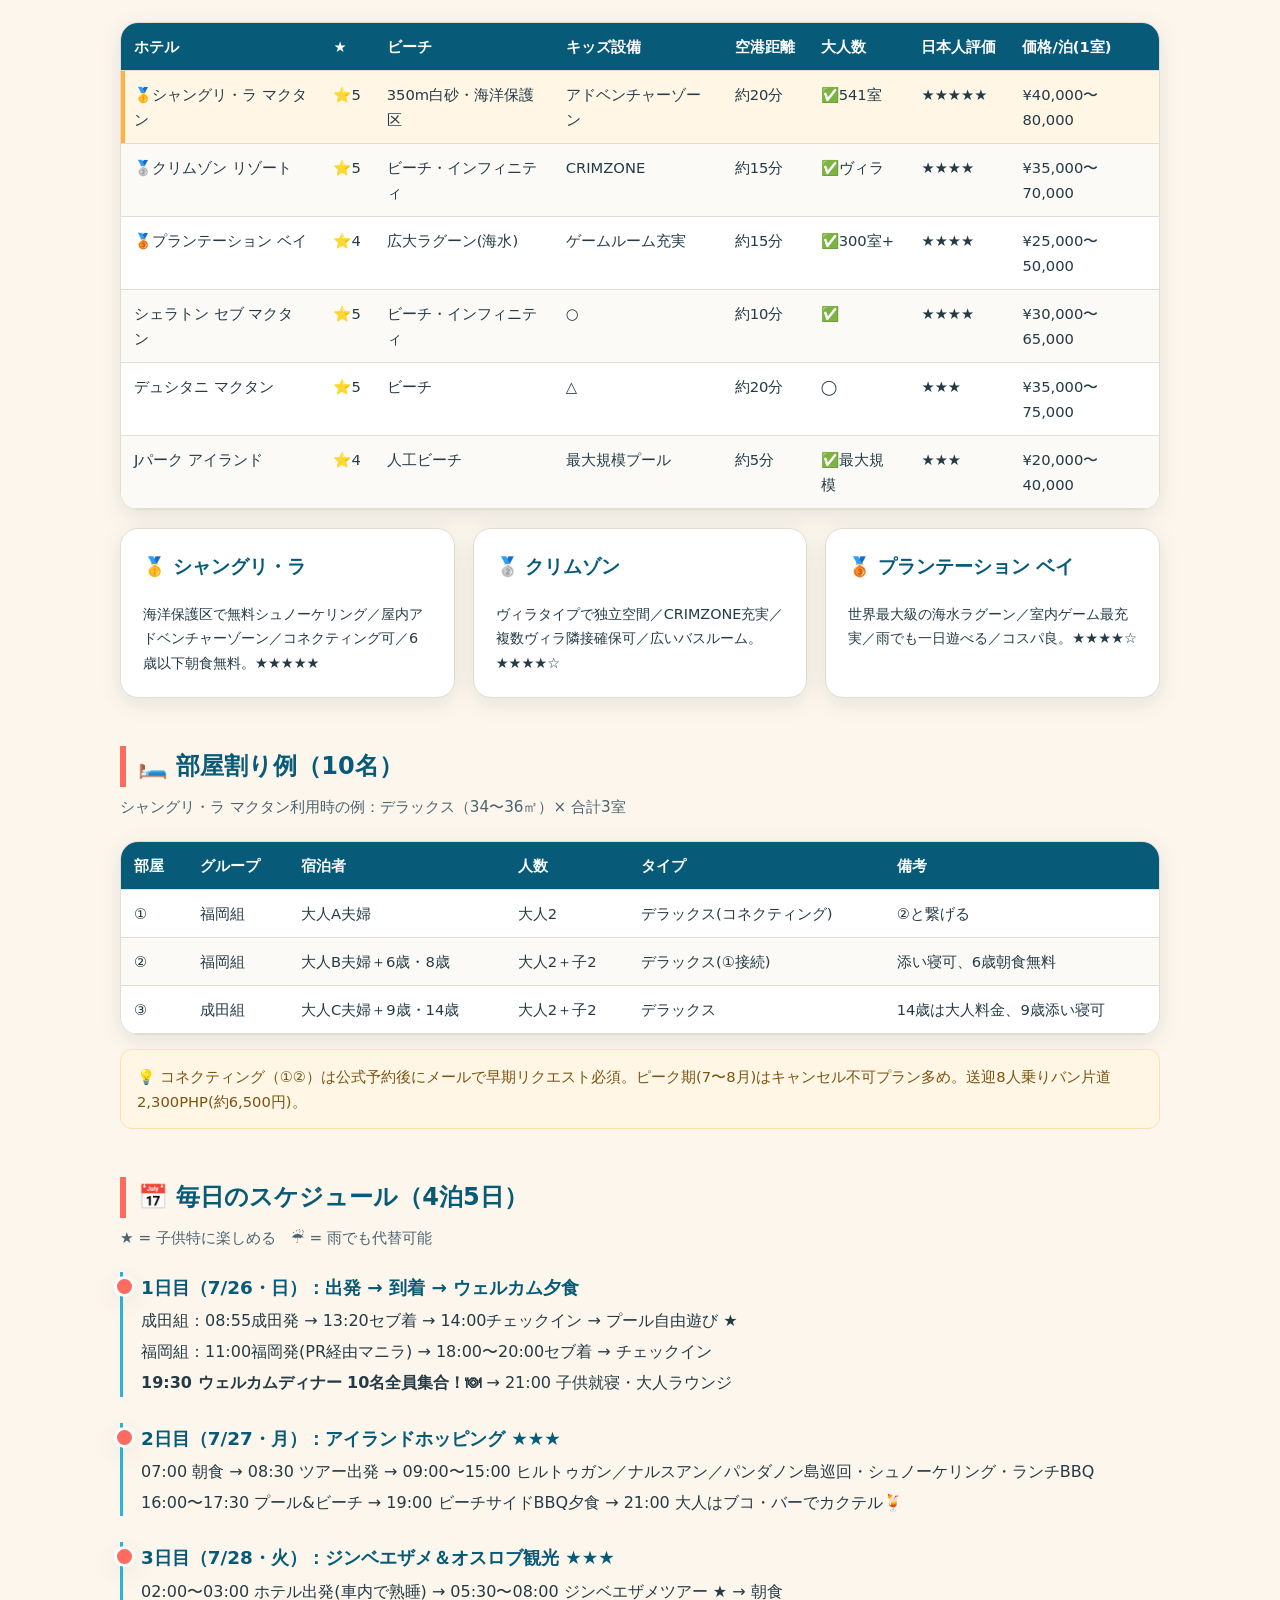
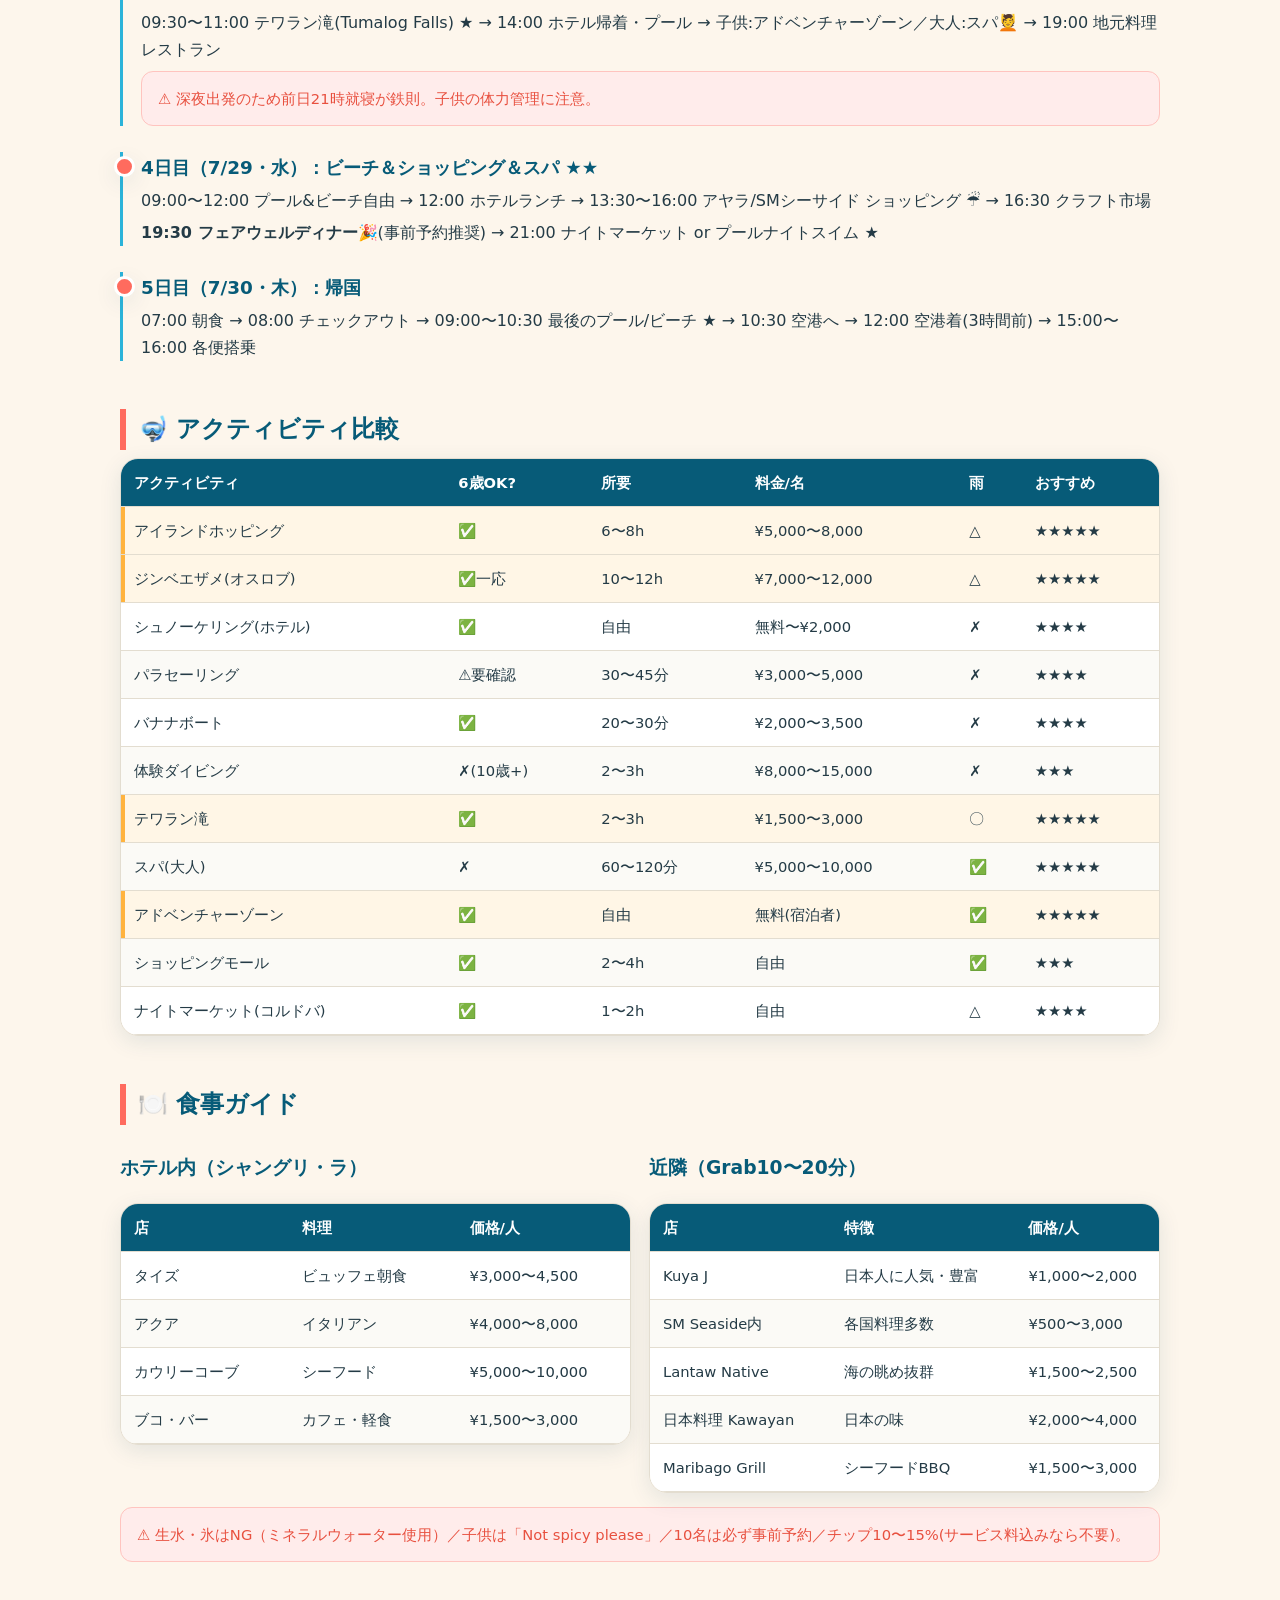
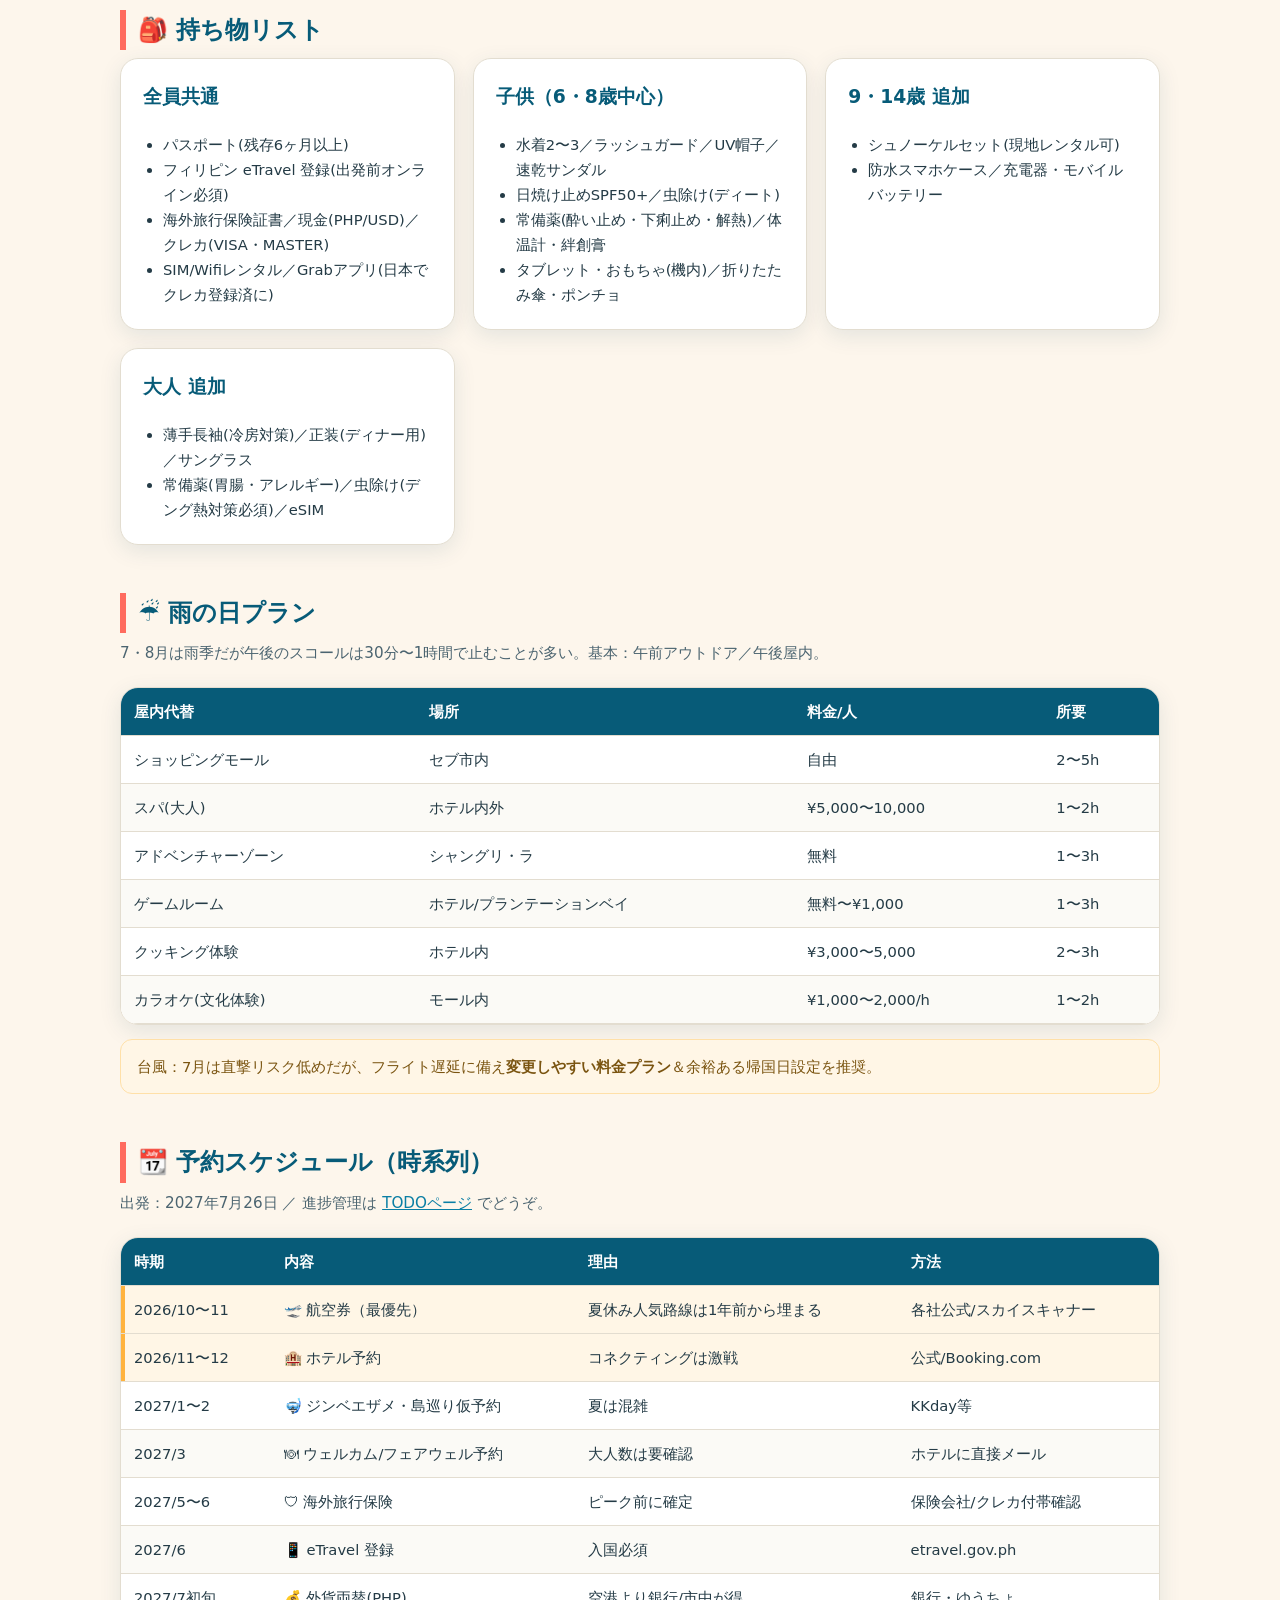
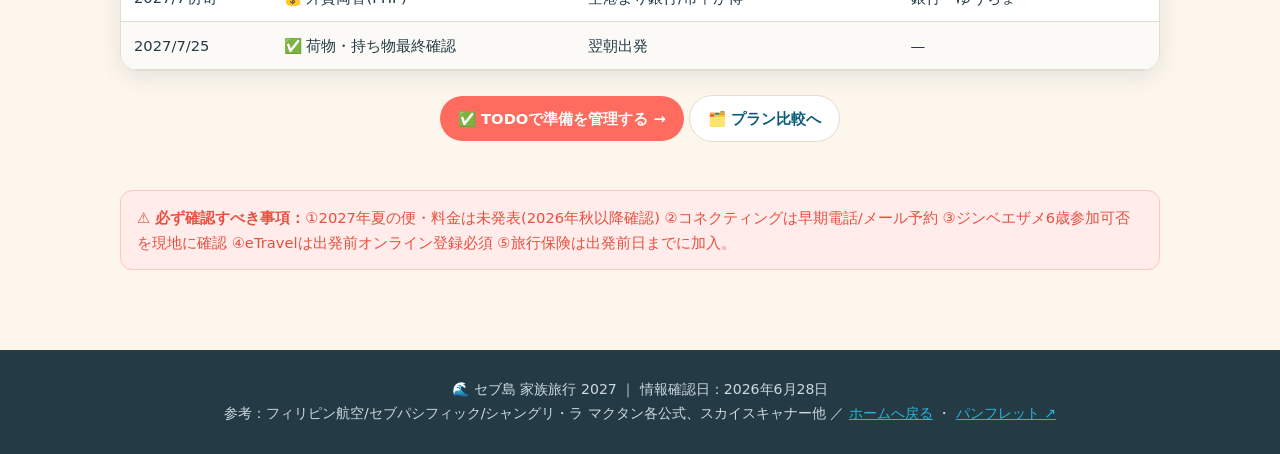
==== commit 6fc718cb: "13歳→14歳に修正（全ページ） guide.html: 部屋割り・アクティビティ表の年齢を更新 proposal-original/index.html: 子供年齢を更新  Co-Authored-" ====
--- a/guide.html
+++ b/guide.html
@@ -115,7 +115,7 @@
         <tbody>
           <tr><td>①</td><td>福岡組</td><td>大人A夫婦</td><td>大人2</td><td>デラックス(コネクティング)</td><td>②と繋げる</td></tr>
           <tr><td>②</td><td>福岡組</td><td>大人B夫婦＋6歳・8歳</td><td>大人2＋子2</td><td>デラックス(①接続)</td><td>添い寝可、6歳朝食無料</td></tr>
-          <tr><td>③</td><td>成田組</td><td>大人C夫婦＋9歳・13歳</td><td>大人2＋子2</td><td>デラックス</td><td>13歳は大人料金、9歳添い寝可</td></tr>
+          <tr><td>③</td><td>成田組</td><td>大人C夫婦＋9歳・14歳</td><td>大人2＋子2</td><td>デラックス</td><td>14歳は大人料金、9歳添い寝可</td></tr>
         </tbody>
       </table>
     </div>
@@ -238,7 +238,7 @@
         </ul>
       </div>
       <div class="card">
-        <h3 style="margin-top:0;color:var(--ocean-deep)">9・13歳 追加</h3>
+        <h3 style="margin-top:0;color:var(--ocean-deep)">9・14歳 追加</h3>
         <ul style="margin:0;padding-left:20px;font-size:.92rem">
           <li>シュノーケルセット(現地レンタル可)</li>
           <li>防水スマホケース／充電器・モバイルバッテリー</li>
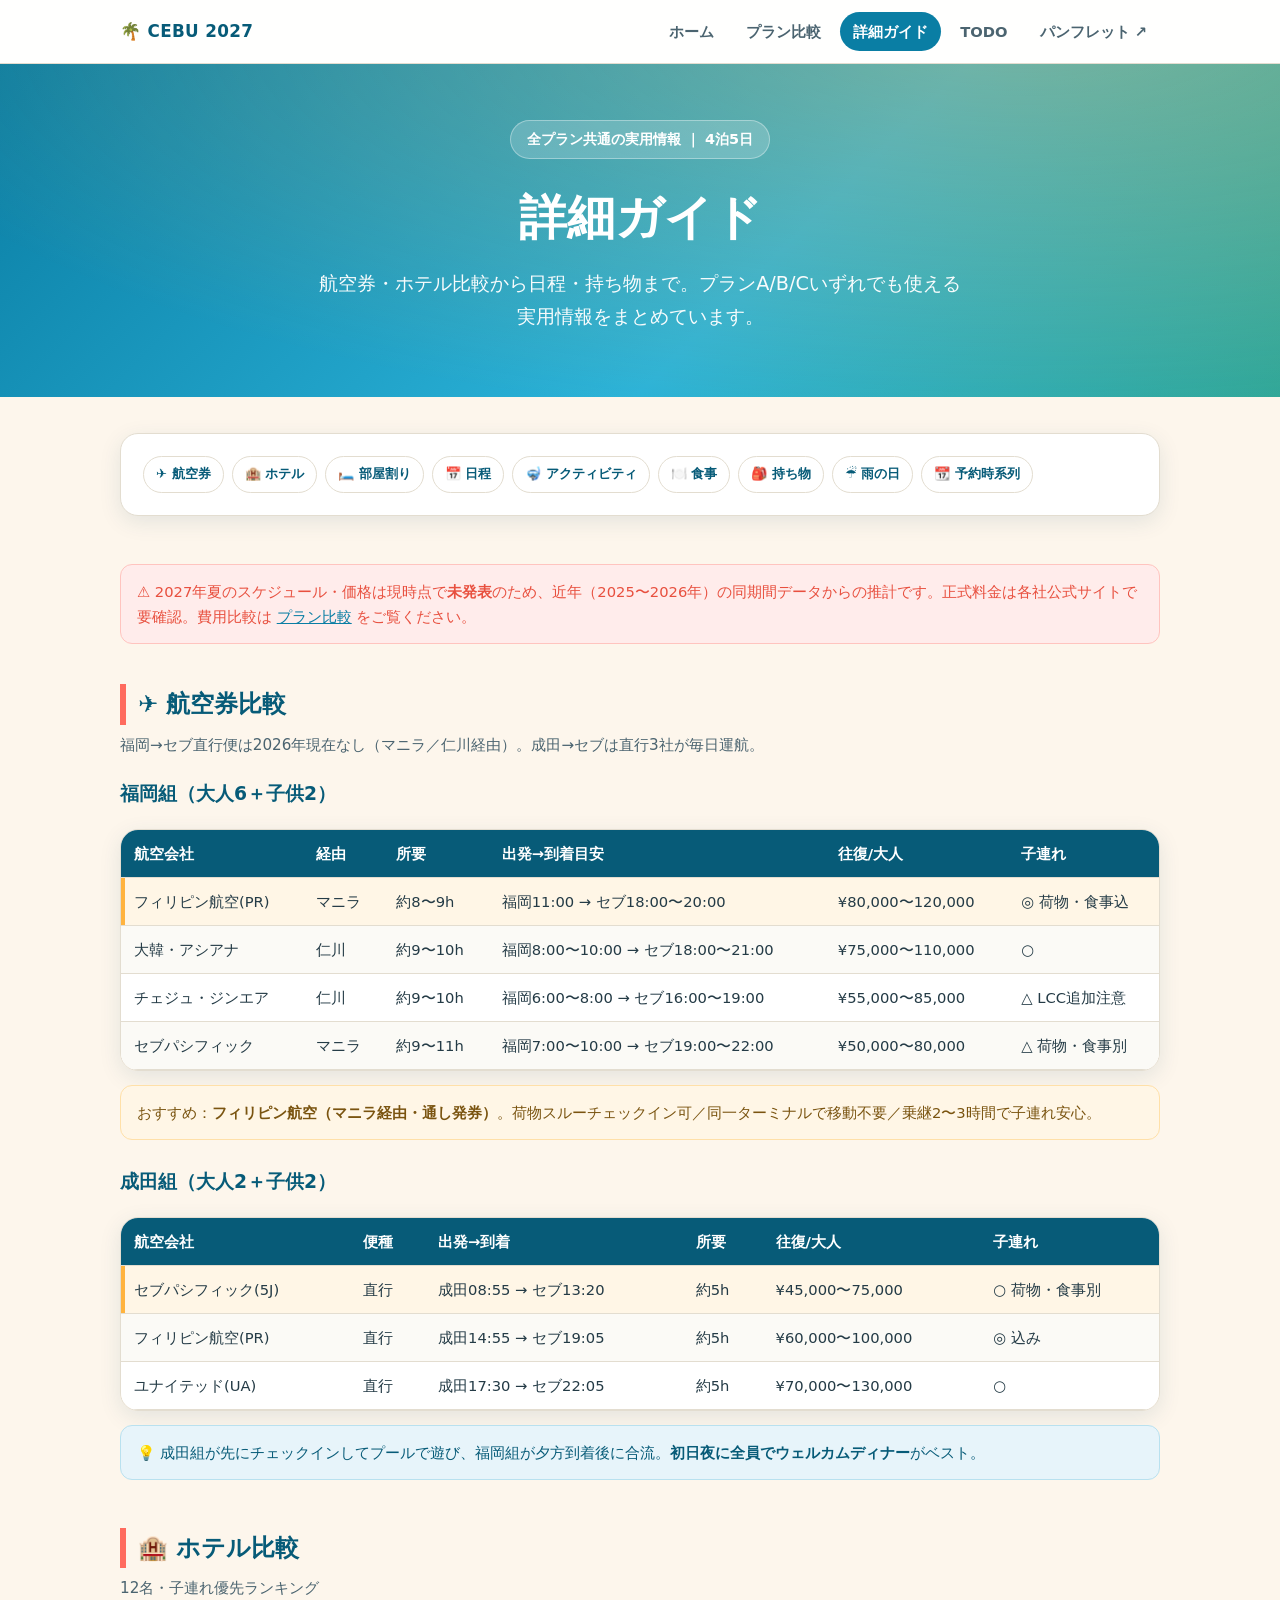
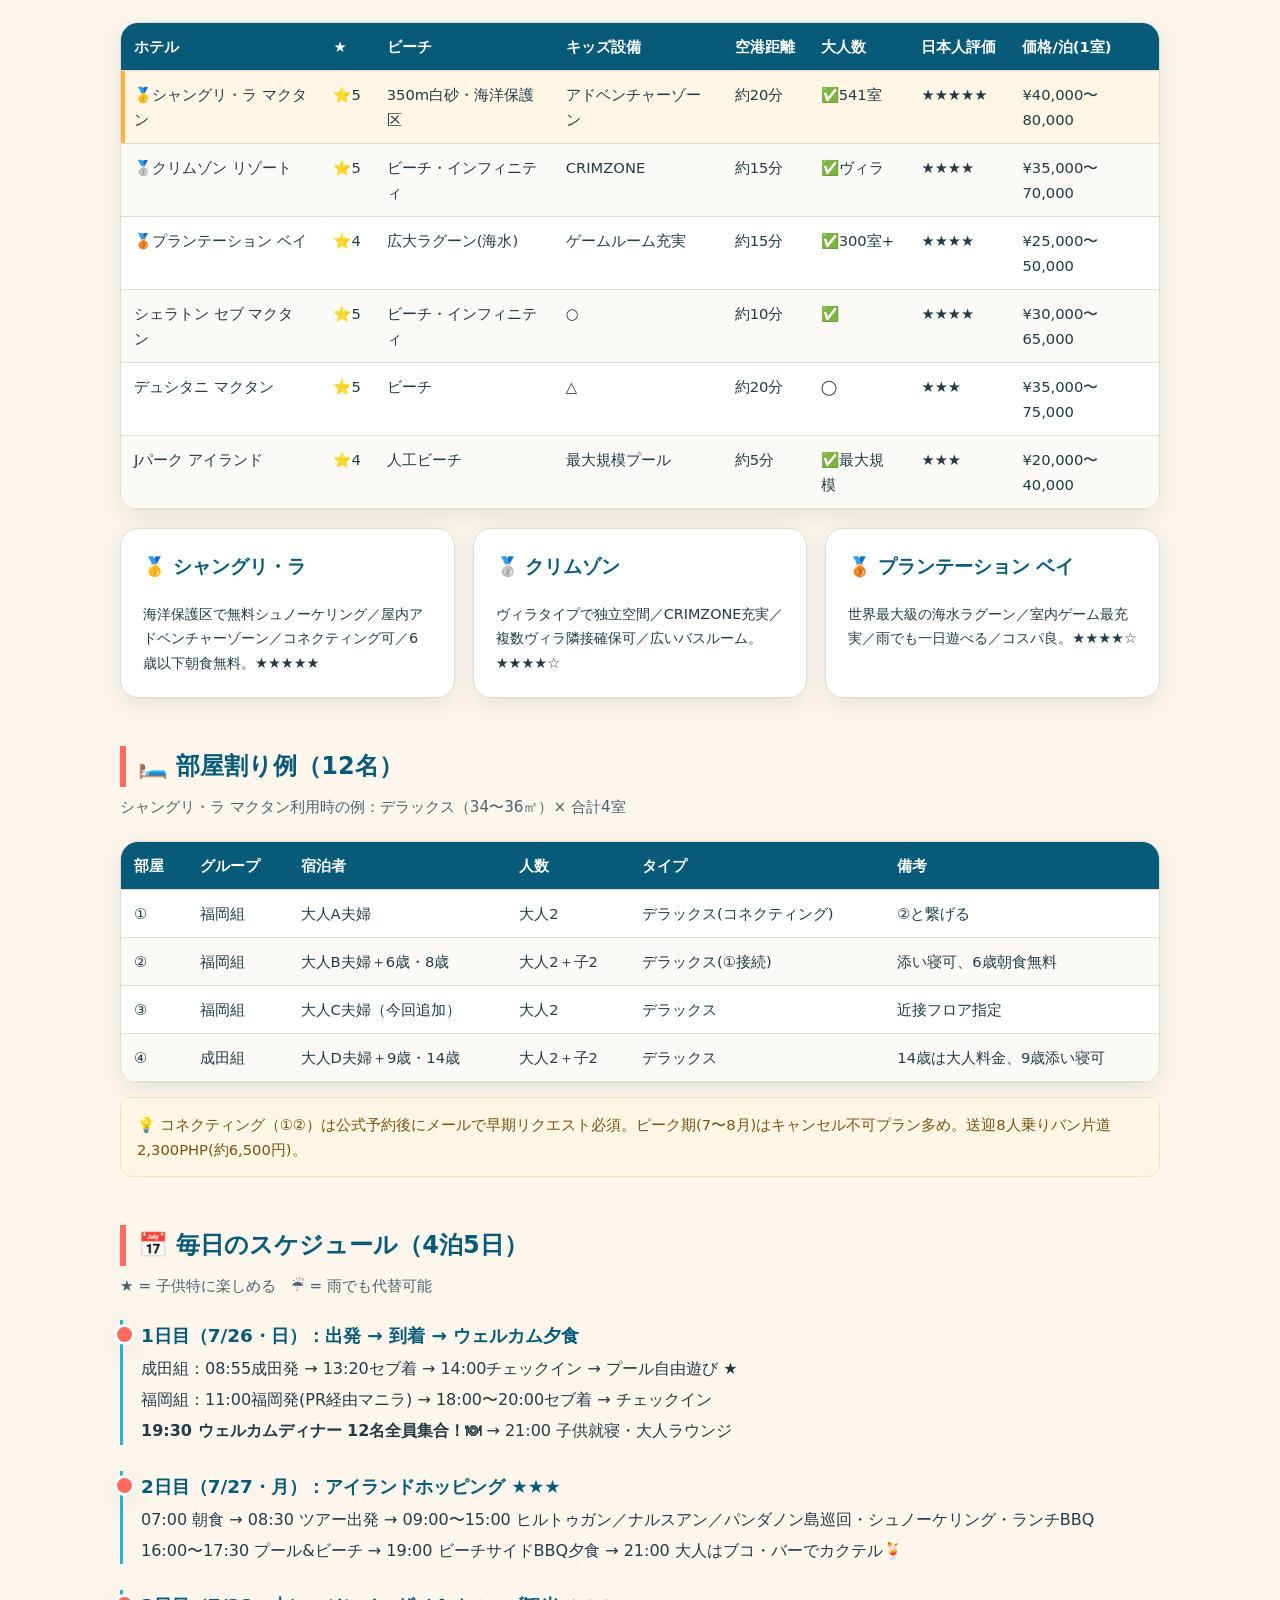
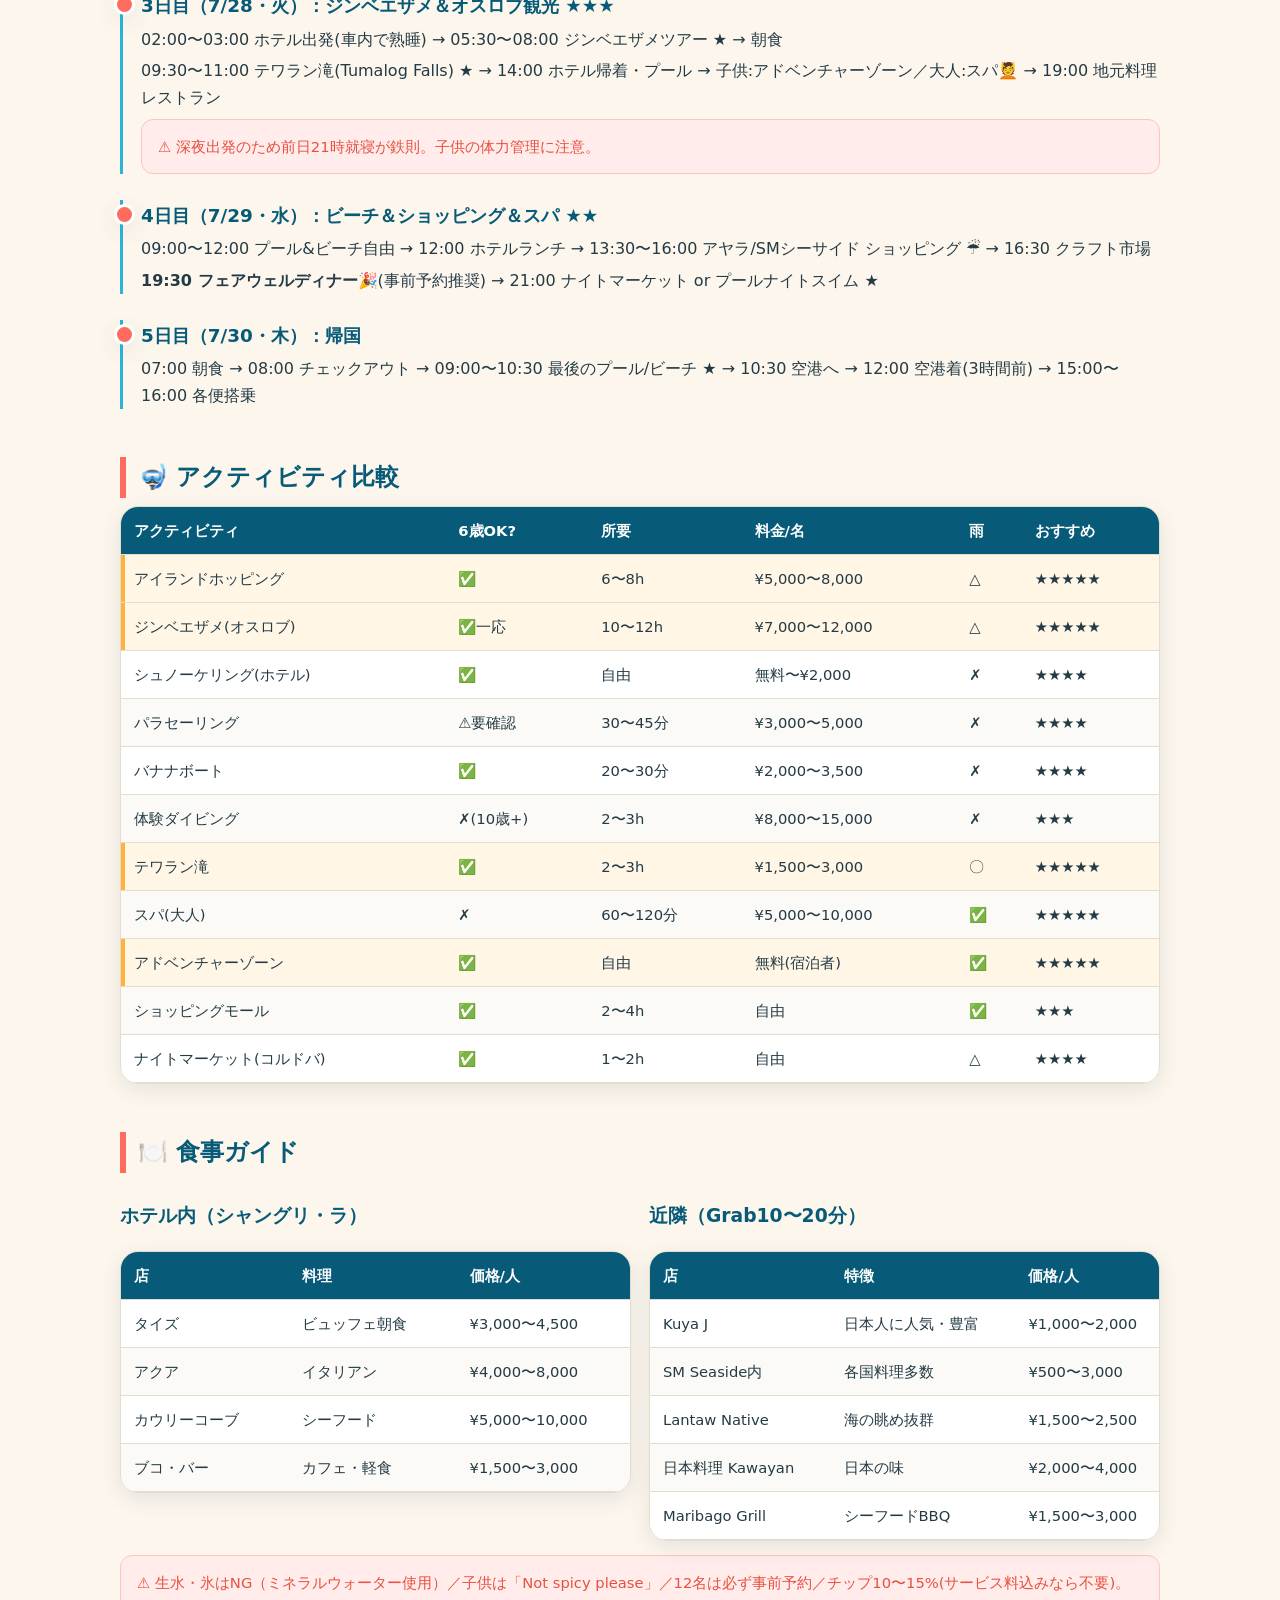
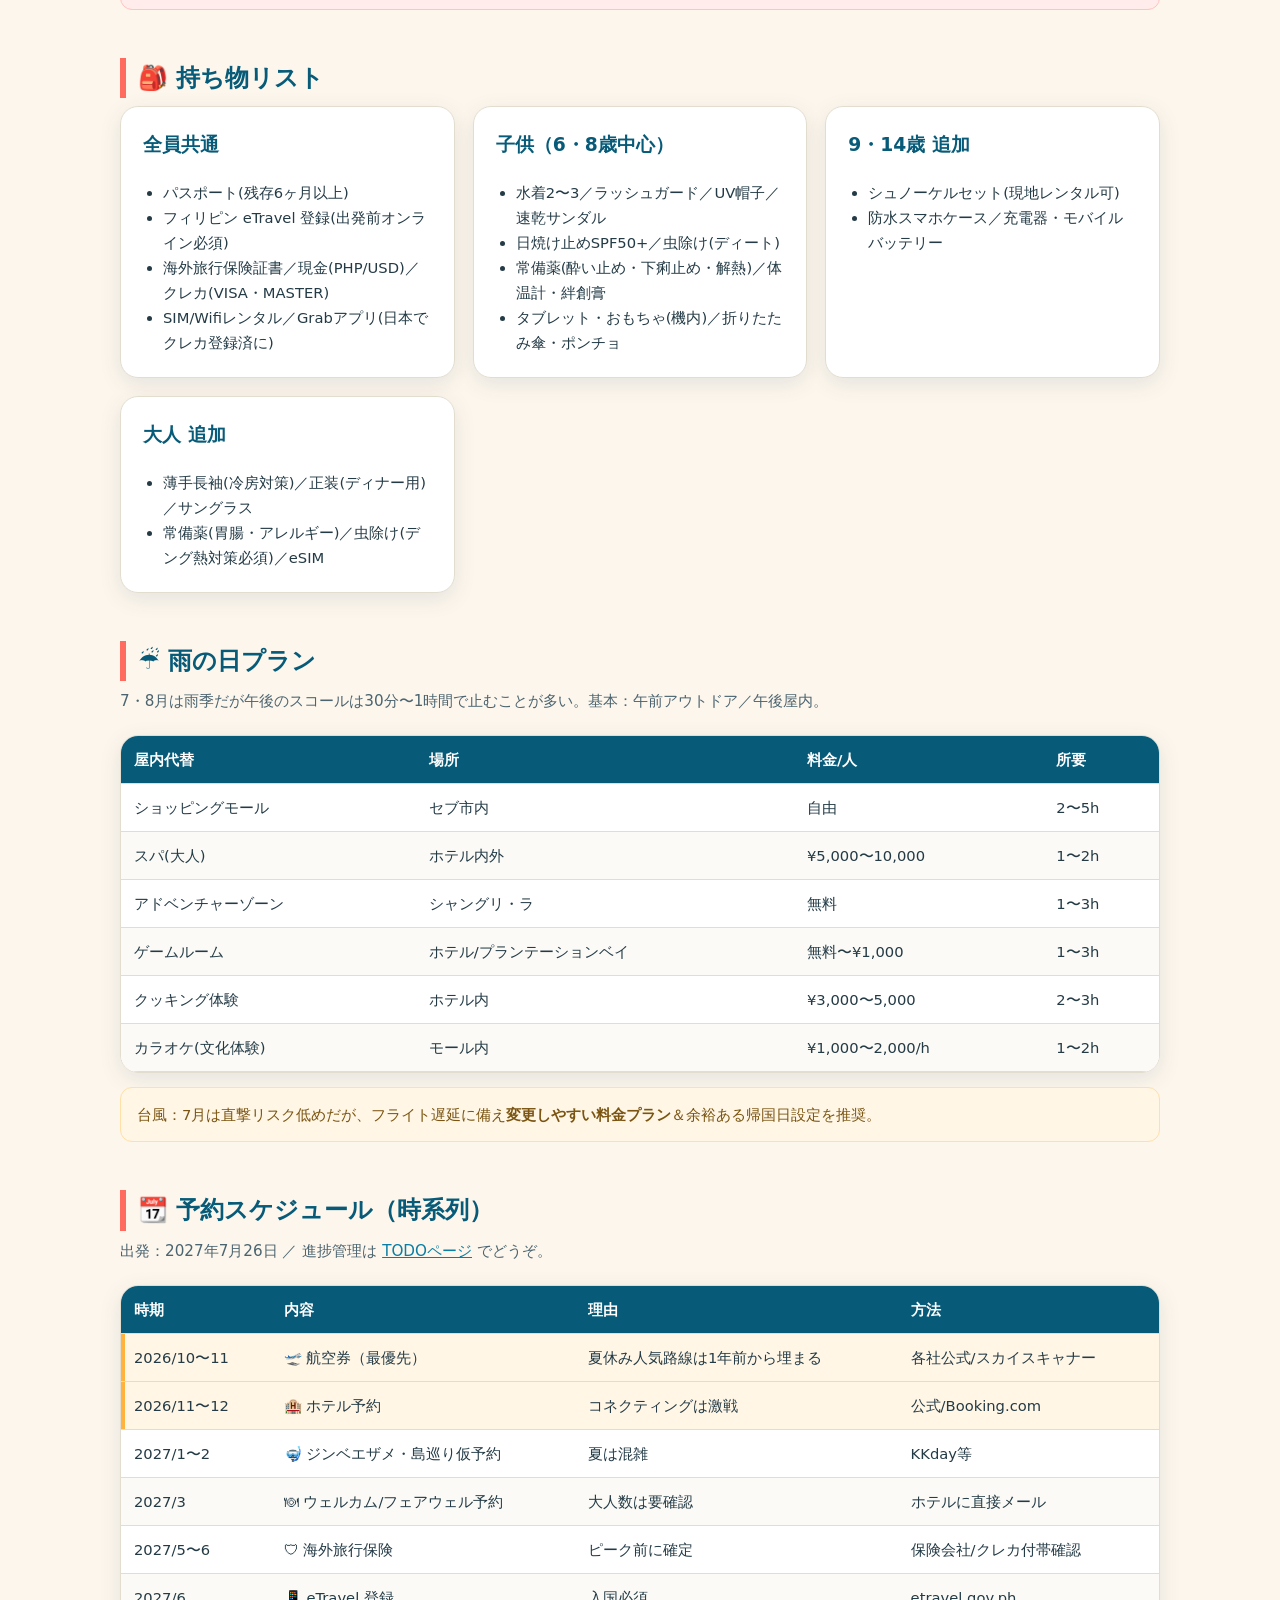
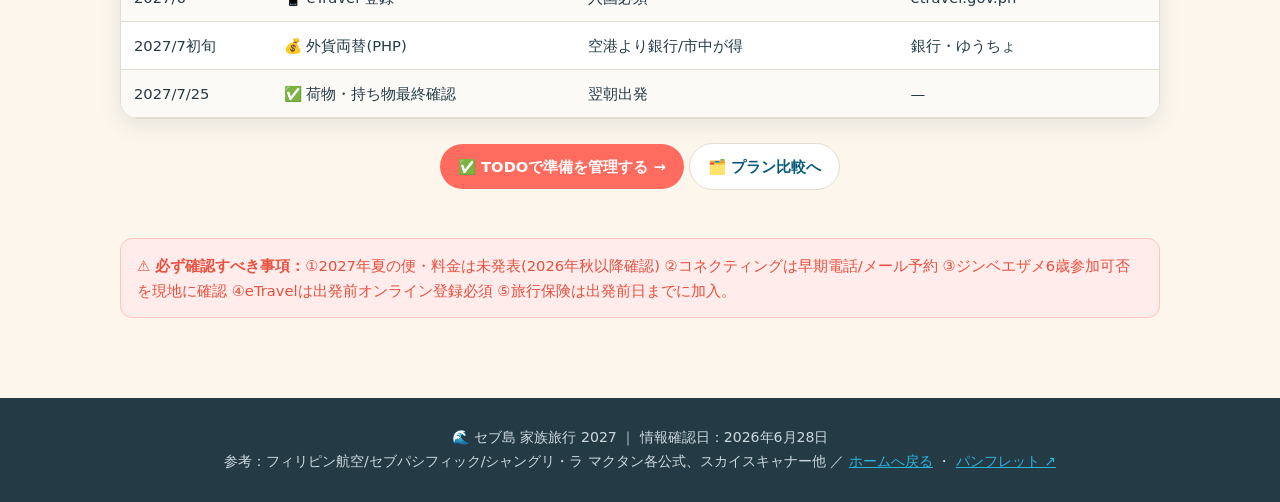
==== commit 337d86e7: "福岡組に大人2名追加（大人8名・12名・4室に更新） 変更内容：   大人6名→8名 / 10名→12名 / 部屋3→4室（福岡組に③追加）  plans-data.js: 全プランの人数・費用・部屋" ====
--- a/guide.html
+++ b/guide.html
@@ -53,7 +53,7 @@
     <h2>✈️ 航空券比較</h2>
     <p class="sub">福岡→セブ直行便は2026年現在なし（マニラ／仁川経由）。成田→セブは直行3社が毎日運航。</p>
 
-    <h3 style="color:var(--ocean-deep)">福岡組（大人4＋子供2）</h3>
+    <h3 style="color:var(--ocean-deep)">福岡組（大人6＋子供2）</h3>
     <div class="table-wrap" style="margin-bottom:14px">
       <table>
         <thead><tr><th>航空会社</th><th>経由</th><th>所要</th><th>出発→到着目安</th><th>往復/大人</th><th>子連れ</th></tr></thead>
@@ -84,7 +84,7 @@
   <!-- ホテル -->
   <section class="section" id="hotels">
     <h2>🏨 ホテル比較</h2>
-    <p class="sub">10名・子連れ優先ランキング</p>
+    <p class="sub">12名・子連れ優先ランキング</p>
     <div class="table-wrap" style="margin-bottom:18px">
       <table>
         <thead><tr><th>ホテル</th><th>★</th><th>ビーチ</th><th>キッズ設備</th><th>空港距離</th><th>大人数</th><th>日本人評価</th><th>価格/泊(1室)</th></tr></thead>
@@ -107,15 +107,16 @@
 
   <!-- 部屋割り -->
   <section class="section" id="rooms">
-    <h2>🛏️ 部屋割り例（10名）</h2>
-    <p class="sub">シャングリ・ラ マクタン利用時の例：デラックス（34〜36㎡）× 合計3室</p>
+    <h2>🛏️ 部屋割り例（12名）</h2>
+    <p class="sub">シャングリ・ラ マクタン利用時の例：デラックス（34〜36㎡）× 合計4室</p>
     <div class="table-wrap">
       <table>
         <thead><tr><th>部屋</th><th>グループ</th><th>宿泊者</th><th>人数</th><th>タイプ</th><th>備考</th></tr></thead>
         <tbody>
           <tr><td>①</td><td>福岡組</td><td>大人A夫婦</td><td>大人2</td><td>デラックス(コネクティング)</td><td>②と繋げる</td></tr>
           <tr><td>②</td><td>福岡組</td><td>大人B夫婦＋6歳・8歳</td><td>大人2＋子2</td><td>デラックス(①接続)</td><td>添い寝可、6歳朝食無料</td></tr>
-          <tr><td>③</td><td>成田組</td><td>大人C夫婦＋9歳・14歳</td><td>大人2＋子2</td><td>デラックス</td><td>14歳は大人料金、9歳添い寝可</td></tr>
+          <tr><td>③</td><td>福岡組</td><td>大人C夫婦（今回追加）</td><td>大人2</td><td>デラックス</td><td>近接フロア指定</td></tr>
+          <tr><td>④</td><td>成田組</td><td>大人D夫婦＋9歳・14歳</td><td>大人2＋子2</td><td>デラックス</td><td>14歳は大人料金、9歳添い寝可</td></tr>
         </tbody>
       </table>
     </div>
@@ -131,7 +132,7 @@
       <h3>1日目（7/26・日）：出発 → 到着 → ウェルカム夕食</h3>
       <p style="margin:4px 0">成田組：08:55成田発 → 13:20セブ着 → 14:00チェックイン → プール自由遊び ★</p>
       <p style="margin:4px 0">福岡組：11:00福岡発(PR経由マニラ) → 18:00〜20:00セブ着 → チェックイン</p>
-      <p style="margin:4px 0"><strong>19:30 ウェルカムディナー 10名全員集合！🍽</strong> → 21:00 子供就寝・大人ラウンジ</p>
+      <p style="margin:4px 0"><strong>19:30 ウェルカムディナー 12名全員集合！🍽</strong> → 21:00 子供就寝・大人ラウンジ</p>
     </div>
     <div class="day">
       <h3>2日目（7/27・月）：アイランドホッピング ★★★</h3>
@@ -212,7 +213,7 @@
         </div>
       </div>
     </div>
-    <div class="callout warn" style="margin-top:14px">⚠️ 生水・氷はNG（ミネラルウォーター使用）／子供は「Not spicy please」／10名は必ず事前予約／チップ10〜15%(サービス料込みなら不要)。</div>
+    <div class="callout warn" style="margin-top:14px">⚠️ 生水・氷はNG（ミネラルウォーター使用）／子供は「Not spicy please」／12名は必ず事前予約／チップ10〜15%(サービス料込みなら不要)。</div>
   </section>
 
   <!-- 持ち物 -->
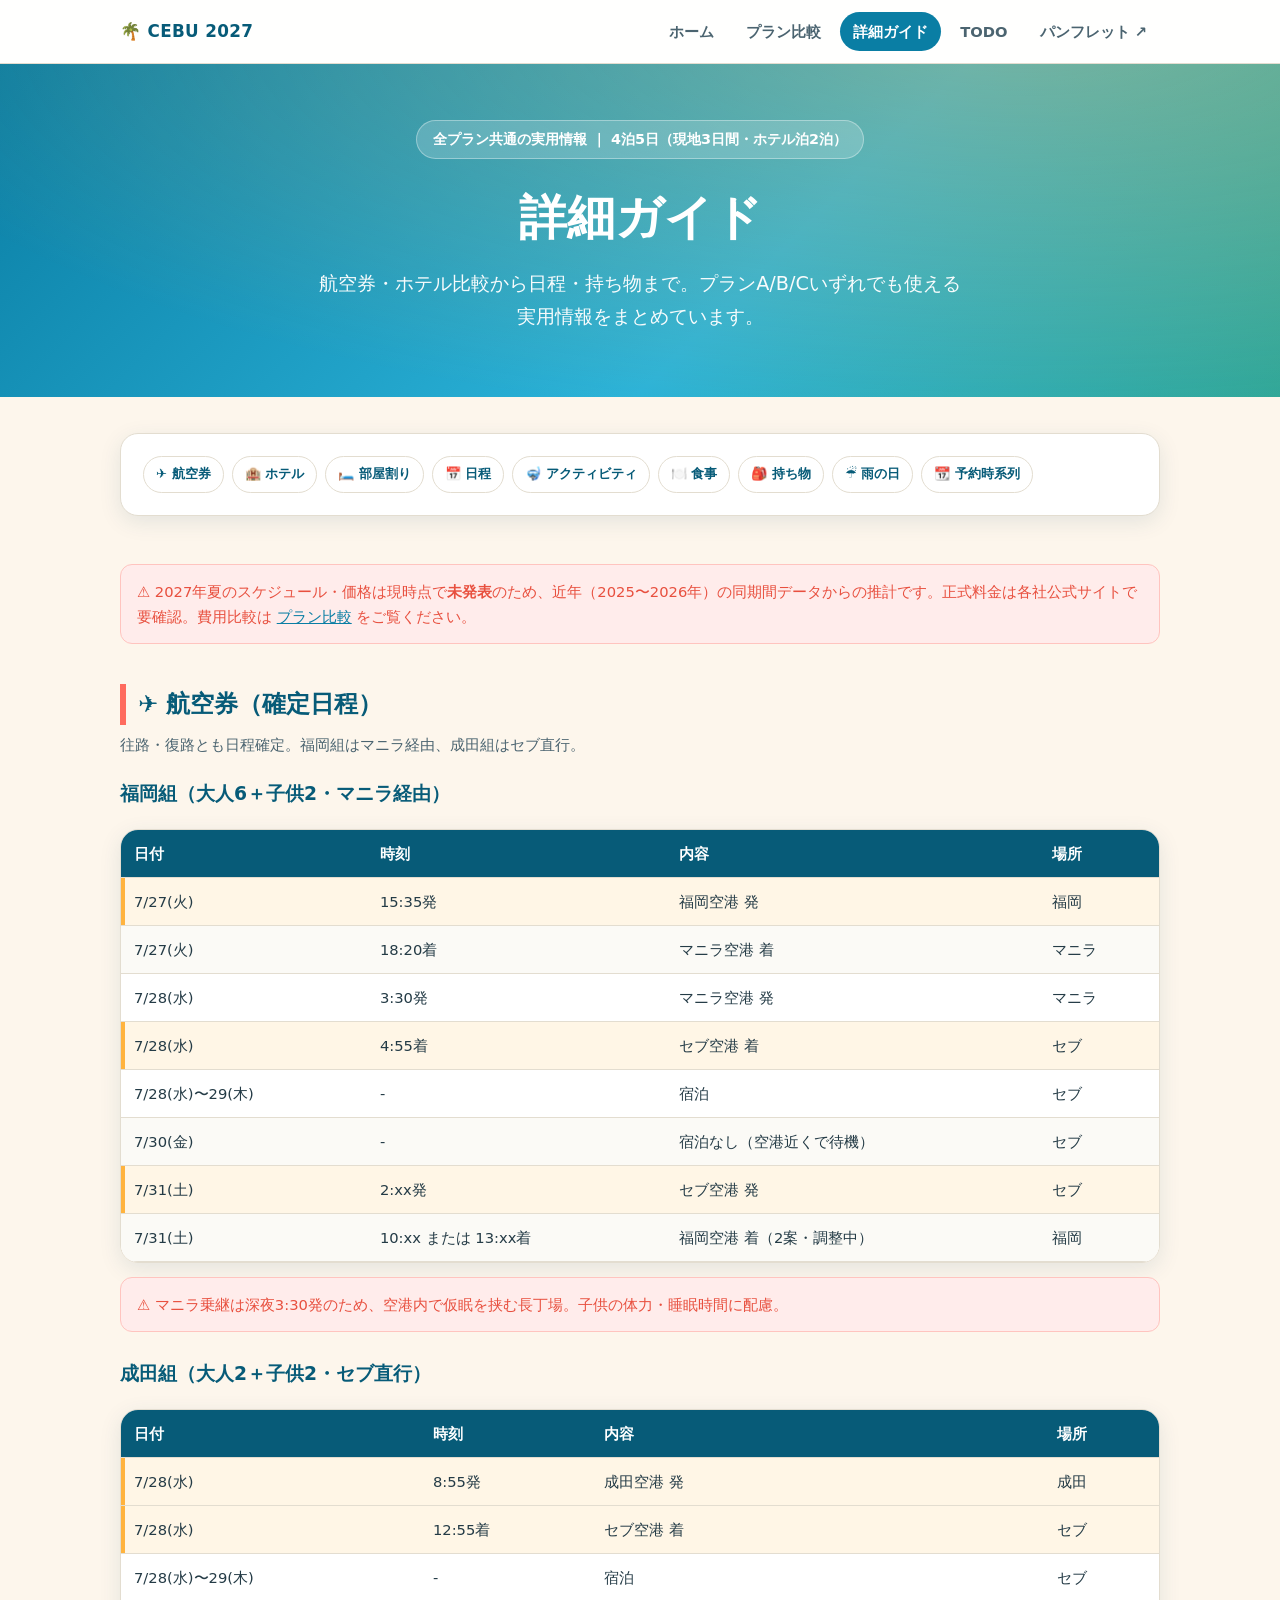
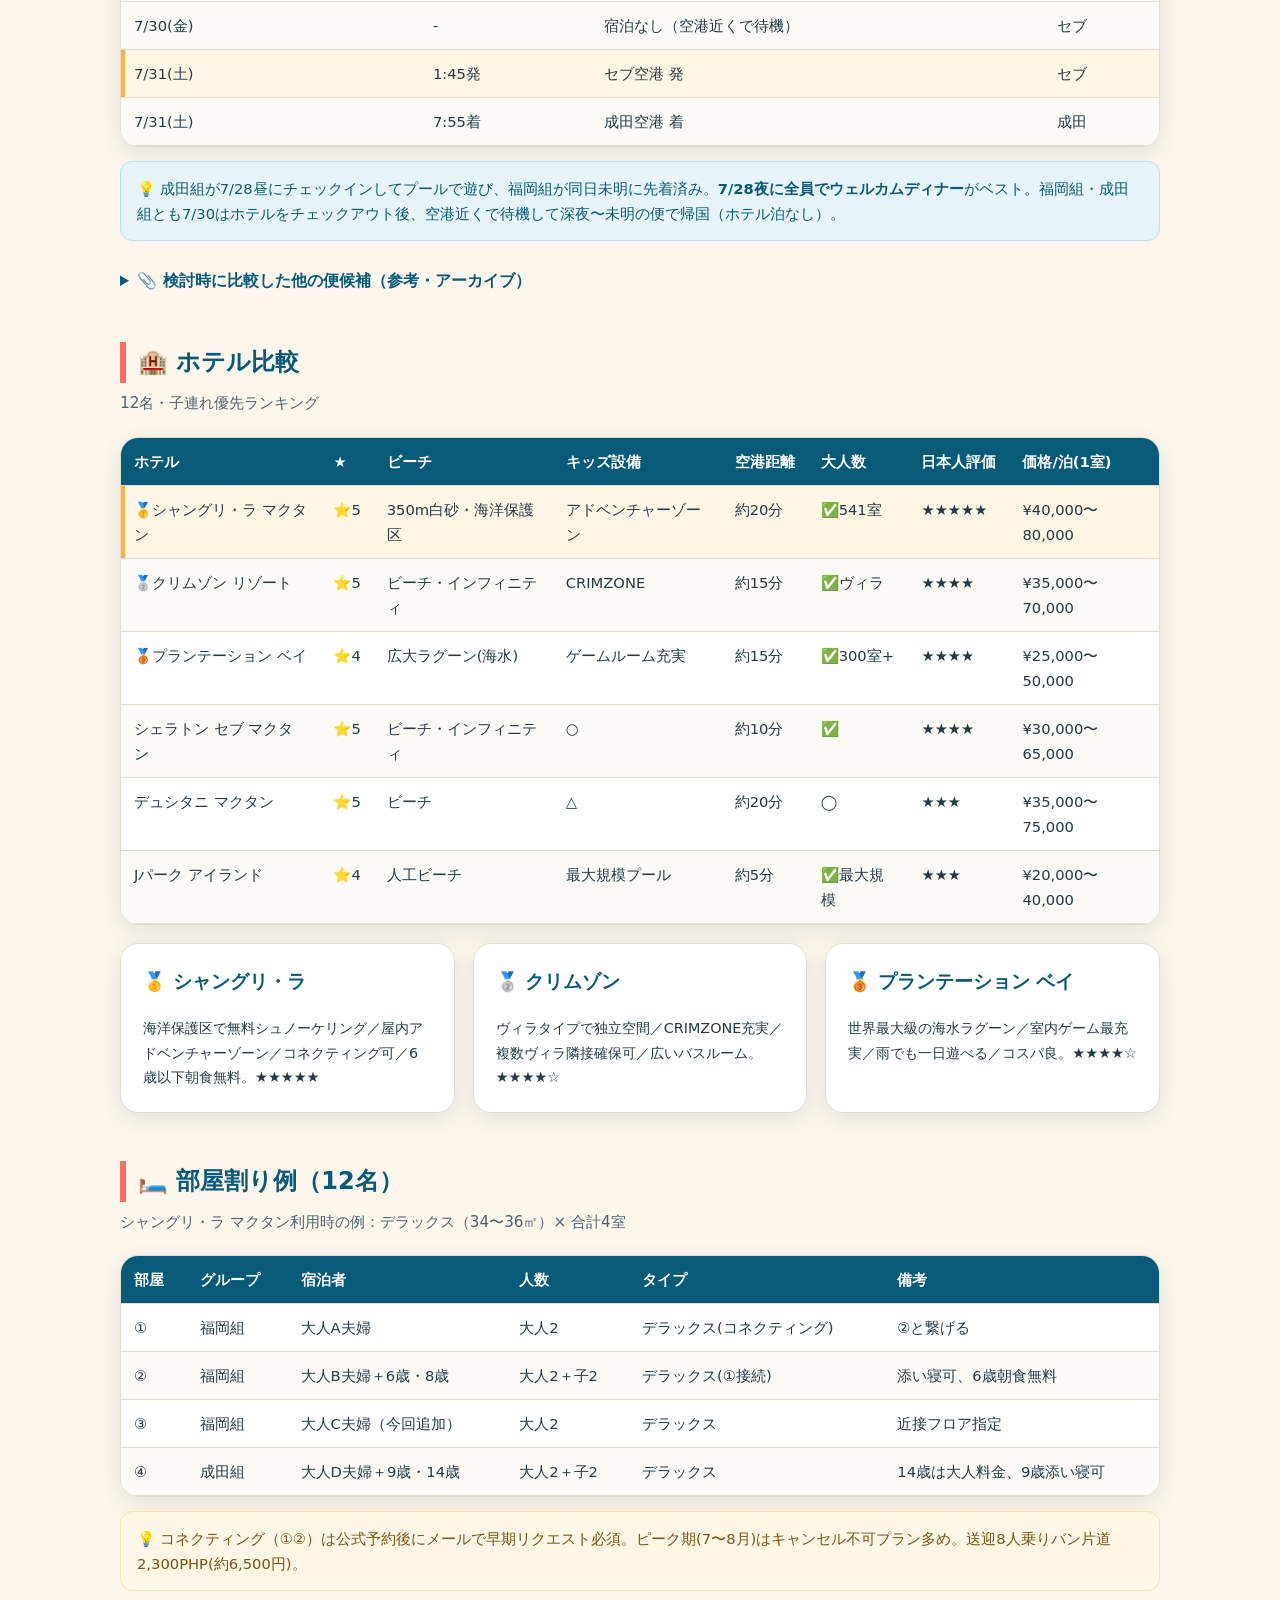
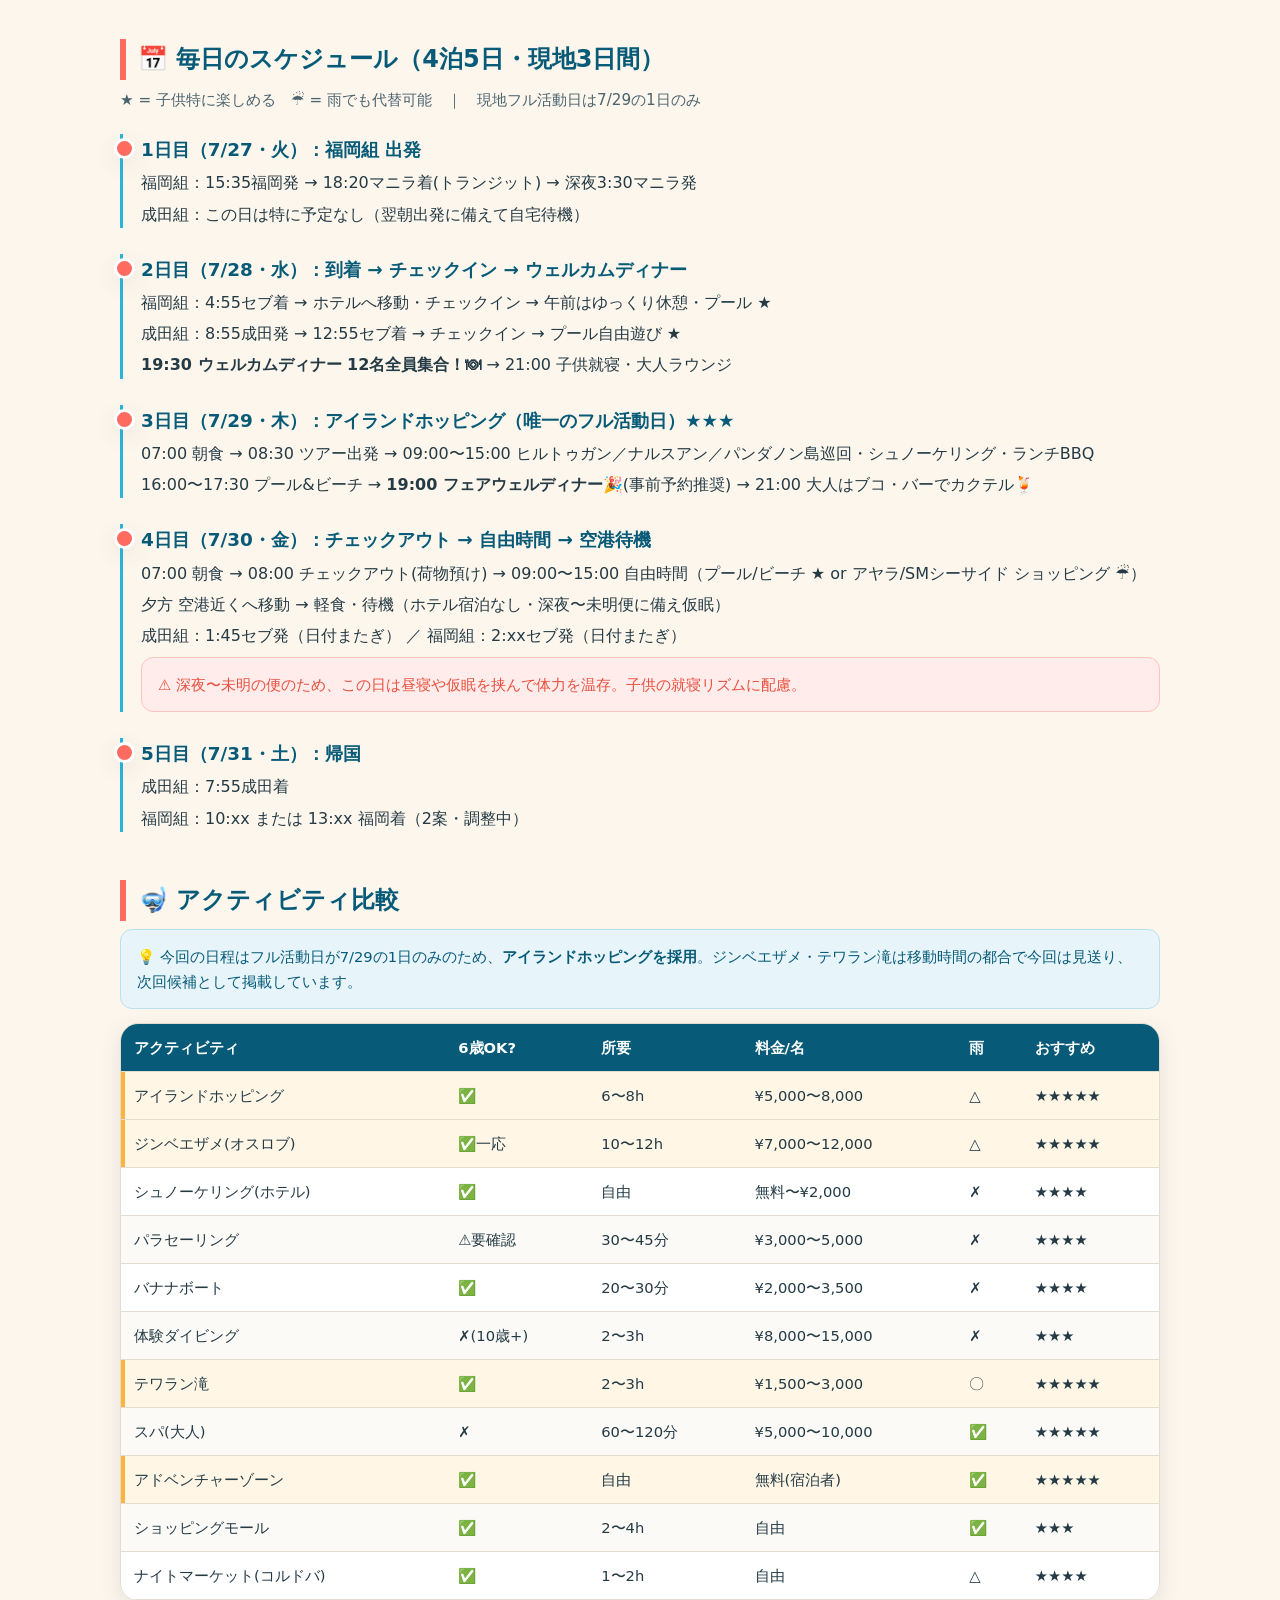
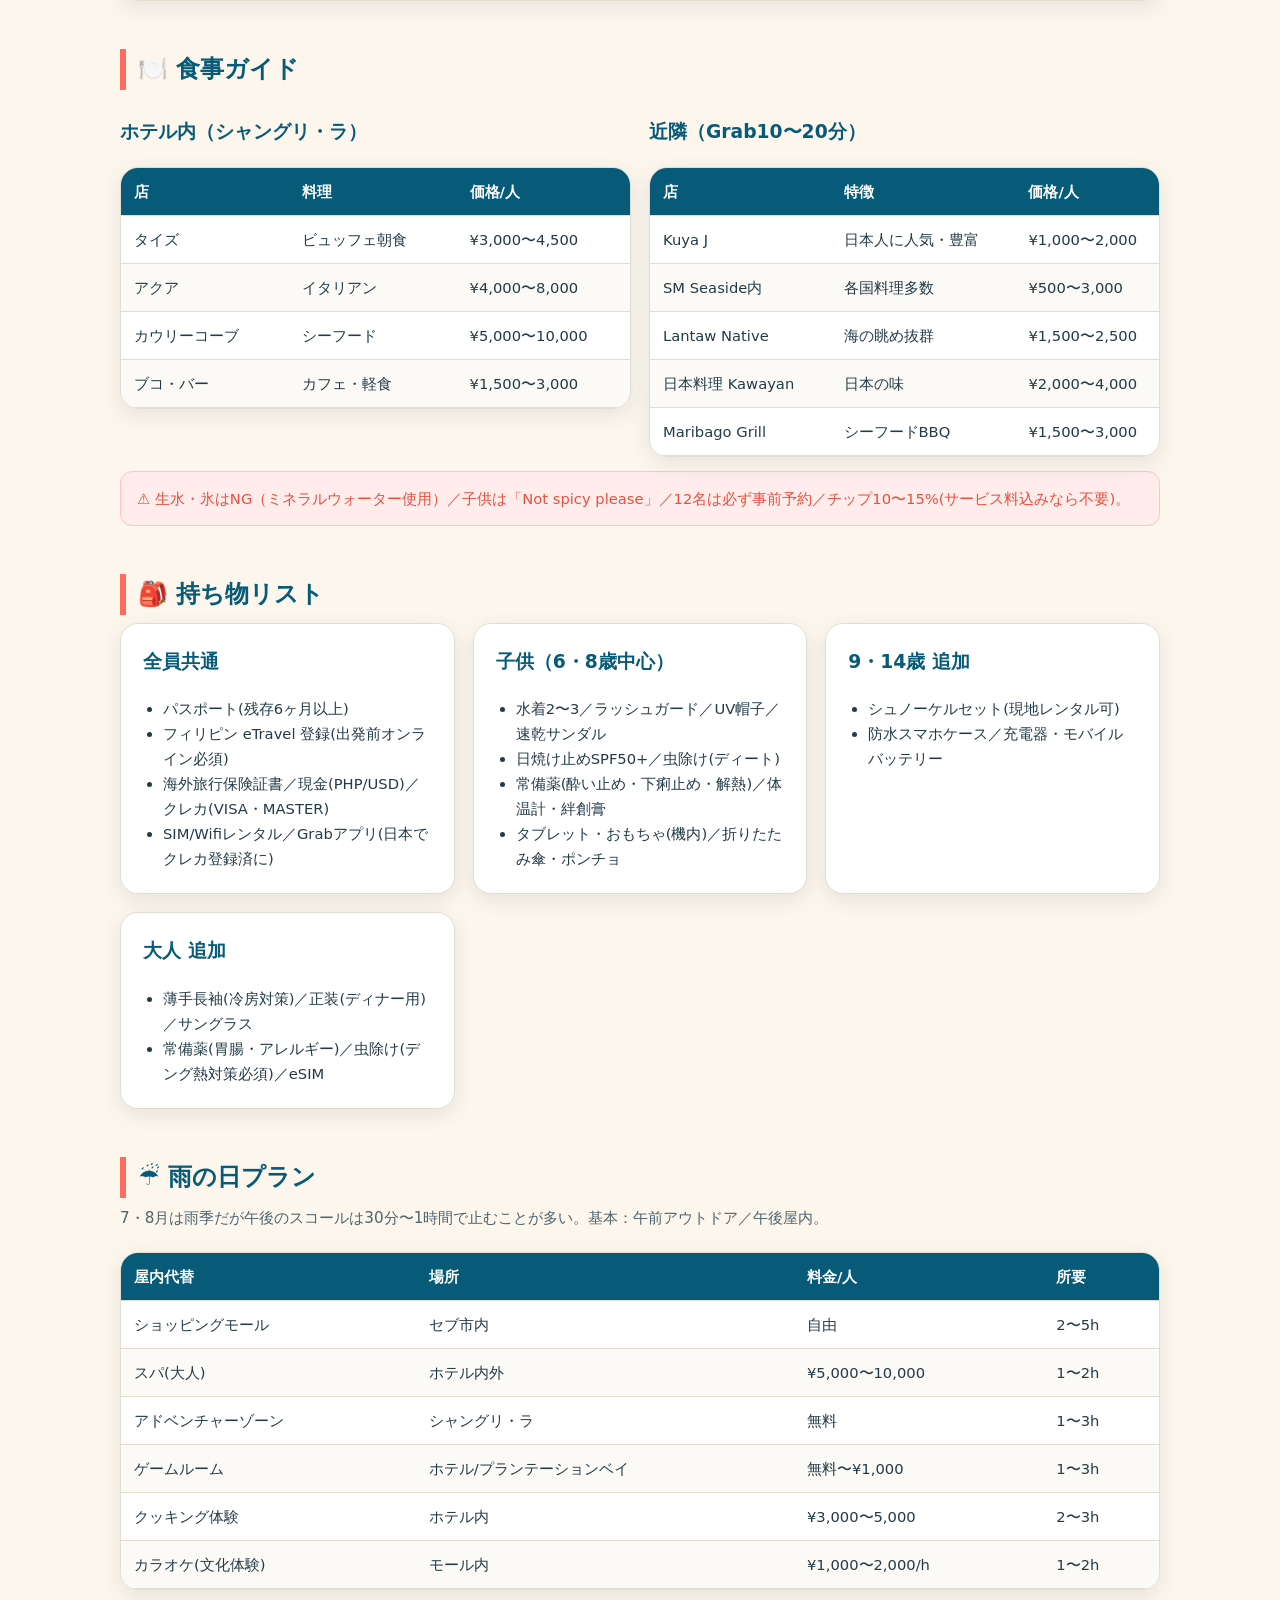
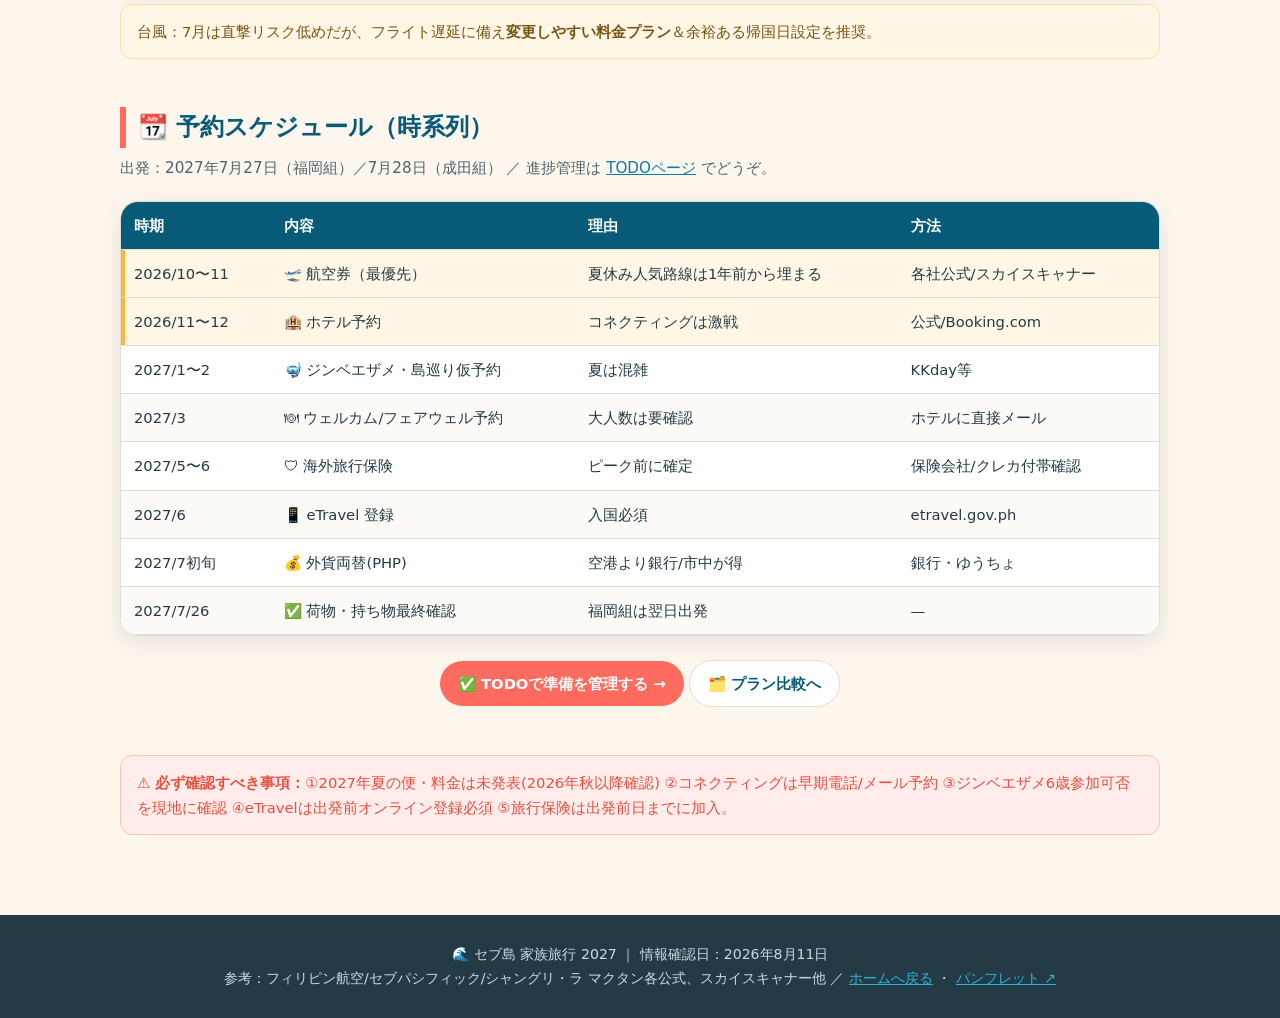
==== commit d0fcbbc6: "日程・フライト情報を更新（7/27〜7/31、確定フライト反映） - meta日程を7/26-30→7/27-31に修正 - 確定フライト日程（福岡組マニラ経由/成田組直行）を反映、旧比較候補はアーカ" ====
--- a/guide.html
+++ b/guide.html
@@ -23,7 +23,7 @@
 </nav>
 
 <header class="hero">
-  <span class="badge">全プラン共通の実用情報 ｜ 4泊5日</span>
+  <span class="badge">全プラン共通の実用情報 ｜ 4泊5日（現地3日間・ホテル泊2泊）</span>
   <h1>詳細ガイド</h1>
   <p>航空券・ホテル比較から日程・持ち物まで。プランA/B/Cいずれでも使える実用情報をまとめています。</p>
 </header>
@@ -50,35 +50,69 @@
 
   <!-- 航空券 -->
   <section class="section" id="flights">
-    <h2>✈️ 航空券比較</h2>
-    <p class="sub">福岡→セブ直行便は2026年現在なし（マニラ／仁川経由）。成田→セブは直行3社が毎日運航。</p>
-
-    <h3 style="color:var(--ocean-deep)">福岡組（大人6＋子供2）</h3>
+    <h2>✈️ 航空券（確定日程）</h2>
+    <p class="sub">往路・復路とも日程確定。福岡組はマニラ経由、成田組はセブ直行。</p>
+
+    <h3 style="color:var(--ocean-deep)">福岡組（大人6＋子供2・マニラ経由）</h3>
     <div class="table-wrap" style="margin-bottom:14px">
       <table>
-        <thead><tr><th>航空会社</th><th>経由</th><th>所要</th><th>出発→到着目安</th><th>往復/大人</th><th>子連れ</th></tr></thead>
-        <tbody>
-          <tr class="hl"><td>フィリピン航空(PR)</td><td>マニラ</td><td>約8〜9h</td><td>福岡11:00 → セブ18:00〜20:00</td><td>¥80,000〜120,000</td><td>◎ 荷物・食事込</td></tr>
-          <tr><td>大韓・アシアナ</td><td>仁川</td><td>約9〜10h</td><td>福岡8:00〜10:00 → セブ18:00〜21:00</td><td>¥75,000〜110,000</td><td>○</td></tr>
-          <tr><td>チェジュ・ジンエア</td><td>仁川</td><td>約9〜10h</td><td>福岡6:00〜8:00 → セブ16:00〜19:00</td><td>¥55,000〜85,000</td><td>△ LCC追加注意</td></tr>
-          <tr><td>セブパシフィック</td><td>マニラ</td><td>約9〜11h</td><td>福岡7:00〜10:00 → セブ19:00〜22:00</td><td>¥50,000〜80,000</td><td>△ 荷物・食事別</td></tr>
-        </tbody>
-      </table>
-    </div>
-    <div class="callout">おすすめ：<strong>フィリピン航空（マニラ経由・通し発券）</strong>。荷物スルーチェックイン可／同一ターミナルで移動不要／乗継2〜3時間で子連れ安心。</div>
-
-    <h3 style="color:var(--ocean-deep);margin-top:26px">成田組（大人2＋子供2）</h3>
+        <thead><tr><th>日付</th><th>時刻</th><th>内容</th><th>場所</th></tr></thead>
+        <tbody>
+          <tr class="hl"><td>7/27(火)</td><td>15:35発</td><td>福岡空港 発</td><td>福岡</td></tr>
+          <tr><td>7/27(火)</td><td>18:20着</td><td>マニラ空港 着</td><td>マニラ</td></tr>
+          <tr><td>7/28(水)</td><td>3:30発</td><td>マニラ空港 発</td><td>マニラ</td></tr>
+          <tr class="hl"><td>7/28(水)</td><td>4:55着</td><td>セブ空港 着</td><td>セブ</td></tr>
+          <tr><td>7/28(水)〜29(木)</td><td>-</td><td>宿泊</td><td>セブ</td></tr>
+          <tr><td>7/30(金)</td><td>-</td><td>宿泊なし（空港近くで待機）</td><td>セブ</td></tr>
+          <tr class="hl"><td>7/31(土)</td><td>2:xx発</td><td>セブ空港 発</td><td>セブ</td></tr>
+          <tr><td>7/31(土)</td><td>10:xx または 13:xx着</td><td>福岡空港 着（2案・調整中）</td><td>福岡</td></tr>
+        </tbody>
+      </table>
+    </div>
+    <div class="callout warn">⚠️ マニラ乗継は深夜3:30発のため、空港内で仮眠を挟む長丁場。子供の体力・睡眠時間に配慮。</div>
+
+    <h3 style="color:var(--ocean-deep);margin-top:26px">成田組（大人2＋子供2・セブ直行）</h3>
     <div class="table-wrap" style="margin-bottom:14px">
       <table>
-        <thead><tr><th>航空会社</th><th>便種</th><th>出発→到着</th><th>所要</th><th>往復/大人</th><th>子連れ</th></tr></thead>
-        <tbody>
-          <tr class="hl"><td>セブパシフィック(5J)</td><td>直行</td><td>成田08:55 → セブ13:20</td><td>約5h</td><td>¥45,000〜75,000</td><td>○ 荷物・食事別</td></tr>
-          <tr><td>フィリピン航空(PR)</td><td>直行</td><td>成田14:55 → セブ19:05</td><td>約5h</td><td>¥60,000〜100,000</td><td>◎ 込み</td></tr>
-          <tr><td>ユナイテッド(UA)</td><td>直行</td><td>成田17:30 → セブ22:05</td><td>約5h</td><td>¥70,000〜130,000</td><td>○</td></tr>
-        </tbody>
-      </table>
-    </div>
-    <div class="callout info">💡 成田組が先にチェックインしてプールで遊び、福岡組が夕方到着後に合流。<strong>初日夜に全員でウェルカムディナー</strong>がベスト。</div>
+        <thead><tr><th>日付</th><th>時刻</th><th>内容</th><th>場所</th></tr></thead>
+        <tbody>
+          <tr class="hl"><td>7/28(水)</td><td>8:55発</td><td>成田空港 発</td><td>成田</td></tr>
+          <tr class="hl"><td>7/28(水)</td><td>12:55着</td><td>セブ空港 着</td><td>セブ</td></tr>
+          <tr><td>7/28(水)〜29(木)</td><td>-</td><td>宿泊</td><td>セブ</td></tr>
+          <tr><td>7/30(金)</td><td>-</td><td>宿泊なし（空港近くで待機）</td><td>セブ</td></tr>
+          <tr class="hl"><td>7/31(土)</td><td>1:45発</td><td>セブ空港 発</td><td>セブ</td></tr>
+          <tr><td>7/31(土)</td><td>7:55着</td><td>成田空港 着</td><td>成田</td></tr>
+        </tbody>
+      </table>
+    </div>
+    <div class="callout info">💡 成田組が7/28昼にチェックインしてプールで遊び、福岡組が同日未明に先着済み。<strong>7/28夜に全員でウェルカムディナー</strong>がベスト。福岡組・成田組とも7/30はホテルをチェックアウト後、空港近くで待機して深夜〜未明の便で帰国（ホテル泊なし）。</div>
+
+    <details style="margin-top:26px">
+      <summary style="cursor:pointer;color:var(--ocean-deep);font-weight:600">📎 検討時に比較した他の便候補（参考・アーカイブ）</summary>
+      <div style="margin-top:14px">
+        <h4 style="color:var(--ocean-deep)">福岡組で比較した他候補</h4>
+        <div class="table-wrap" style="margin-bottom:14px">
+          <table>
+            <thead><tr><th>航空会社</th><th>経由</th><th>所要</th><th>出発→到着目安</th><th>往復/大人</th><th>子連れ</th></tr></thead>
+            <tbody>
+              <tr><td>大韓・アシアナ</td><td>仁川</td><td>約9〜10h</td><td>福岡8:00〜10:00 → セブ18:00〜21:00</td><td>¥75,000〜110,000</td><td>○</td></tr>
+              <tr><td>チェジュ・ジンエア</td><td>仁川</td><td>約9〜10h</td><td>福岡6:00〜8:00 → セブ16:00〜19:00</td><td>¥55,000〜85,000</td><td>△ LCC追加注意</td></tr>
+              <tr><td>セブパシフィック</td><td>マニラ</td><td>約9〜11h</td><td>福岡7:00〜10:00 → セブ19:00〜22:00</td><td>¥50,000〜80,000</td><td>△ 荷物・食事別</td></tr>
+            </tbody>
+          </table>
+        </div>
+        <h4 style="color:var(--ocean-deep)">成田組で比較した他候補</h4>
+        <div class="table-wrap">
+          <table>
+            <thead><tr><th>航空会社</th><th>便種</th><th>出発→到着</th><th>所要</th><th>往復/大人</th><th>子連れ</th></tr></thead>
+            <tbody>
+              <tr><td>フィリピン航空(PR)</td><td>直行</td><td>成田14:55 → セブ19:05</td><td>約5h</td><td>¥60,000〜100,000</td><td>◎ 込み</td></tr>
+              <tr><td>ユナイテッド(UA)</td><td>直行</td><td>成田17:30 → セブ22:05</td><td>約5h</td><td>¥70,000〜130,000</td><td>○</td></tr>
+            </tbody>
+          </table>
+        </div>
+      </div>
+    </details>
   </section>
 
   <!-- ホテル -->
@@ -125,40 +159,43 @@
 
   <!-- 日程 -->
   <section class="section" id="schedule">
-    <h2>📅 毎日のスケジュール（4泊5日）</h2>
-    <p class="sub">★ = 子供特に楽しめる　☔ = 雨でも代替可能</p>
-
-    <div class="day">
-      <h3>1日目（7/26・日）：出発 → 到着 → ウェルカム夕食</h3>
-      <p style="margin:4px 0">成田組：08:55成田発 → 13:20セブ着 → 14:00チェックイン → プール自由遊び ★</p>
-      <p style="margin:4px 0">福岡組：11:00福岡発(PR経由マニラ) → 18:00〜20:00セブ着 → チェックイン</p>
+    <h2>📅 毎日のスケジュール（4泊5日・現地3日間）</h2>
+    <p class="sub">★ = 子供特に楽しめる　☔ = 雨でも代替可能　｜　現地フル活動日は7/29の1日のみ</p>
+
+    <div class="day">
+      <h3>1日目（7/27・火）：福岡組 出発</h3>
+      <p style="margin:4px 0">福岡組：15:35福岡発 → 18:20マニラ着(トランジット) → 深夜3:30マニラ発</p>
+      <p style="margin:4px 0">成田組：この日は特に予定なし（翌朝出発に備えて自宅待機）</p>
+    </div>
+    <div class="day">
+      <h3>2日目（7/28・水）：到着 → チェックイン → ウェルカムディナー</h3>
+      <p style="margin:4px 0">福岡組：4:55セブ着 → ホテルへ移動・チェックイン → 午前はゆっくり休憩・プール ★</p>
+      <p style="margin:4px 0">成田組：8:55成田発 → 12:55セブ着 → チェックイン → プール自由遊び ★</p>
       <p style="margin:4px 0"><strong>19:30 ウェルカムディナー 12名全員集合！🍽</strong> → 21:00 子供就寝・大人ラウンジ</p>
     </div>
     <div class="day">
-      <h3>2日目（7/27・月）：アイランドホッピング ★★★</h3>
+      <h3>3日目（7/29・木）：アイランドホッピング（唯一のフル活動日）★★★</h3>
       <p style="margin:4px 0">07:00 朝食 → 08:30 ツアー出発 → 09:00〜15:00 ヒルトゥガン／ナルスアン／パンダノン島巡回・シュノーケリング・ランチBBQ</p>
-      <p style="margin:4px 0">16:00〜17:30 プール&ビーチ → 19:00 ビーチサイドBBQ夕食 → 21:00 大人はブコ・バーでカクテル🍹</p>
-    </div>
-    <div class="day">
-      <h3>3日目（7/28・火）：ジンベエザメ＆オスロブ観光 ★★★</h3>
-      <p style="margin:4px 0">02:00〜03:00 ホテル出発(車内で熟睡) → 05:30〜08:00 ジンベエザメツアー ★ → 朝食</p>
-      <p style="margin:4px 0">09:30〜11:00 テワラン滝(Tumalog Falls) ★ → 14:00 ホテル帰着・プール → 子供:アドベンチャーゾーン／大人:スパ💆 → 19:00 地元料理レストラン</p>
-      <div class="callout warn" style="margin-top:8px">⚠️ 深夜出発のため前日21時就寝が鉄則。子供の体力管理に注意。</div>
-    </div>
-    <div class="day">
-      <h3>4日目（7/29・水）：ビーチ＆ショッピング＆スパ ★★</h3>
-      <p style="margin:4px 0">09:00〜12:00 プール&ビーチ自由 → 12:00 ホテルランチ → 13:30〜16:00 アヤラ/SMシーサイド ショッピング ☔ → 16:30 クラフト市場</p>
-      <p style="margin:4px 0"><strong>19:30 フェアウェルディナー🎉</strong>(事前予約推奨) → 21:00 ナイトマーケット or プールナイトスイム ★</p>
-    </div>
-    <div class="day">
-      <h3>5日目（7/30・木）：帰国</h3>
-      <p style="margin:4px 0">07:00 朝食 → 08:00 チェックアウト → 09:00〜10:30 最後のプール/ビーチ ★ → 10:30 空港へ → 12:00 空港着(3時間前) → 15:00〜16:00 各便搭乗</p>
+      <p style="margin:4px 0">16:00〜17:30 プール&ビーチ → <strong>19:00 フェアウェルディナー🎉</strong>(事前予約推奨) → 21:00 大人はブコ・バーでカクテル🍹</p>
+    </div>
+    <div class="day">
+      <h3>4日目（7/30・金）：チェックアウト → 自由時間 → 空港待機</h3>
+      <p style="margin:4px 0">07:00 朝食 → 08:00 チェックアウト(荷物預け) → 09:00〜15:00 自由時間（プール/ビーチ ★ or アヤラ/SMシーサイド ショッピング ☔）</p>
+      <p style="margin:4px 0">夕方 空港近くへ移動 → 軽食・待機（ホテル宿泊なし・深夜〜未明便に備え仮眠）</p>
+      <p style="margin:4px 0">成田組：1:45セブ発（日付またぎ） ／ 福岡組：2:xxセブ発（日付またぎ）</p>
+      <div class="callout warn" style="margin-top:8px">⚠️ 深夜〜未明の便のため、この日は昼寝や仮眠を挟んで体力を温存。子供の就寝リズムに配慮。</div>
+    </div>
+    <div class="day">
+      <h3>5日目（7/31・土）：帰国</h3>
+      <p style="margin:4px 0">成田組：7:55成田着</p>
+      <p style="margin:4px 0">福岡組：10:xx または 13:xx 福岡着（2案・調整中）</p>
     </div>
   </section>
 
   <!-- アクティビティ -->
   <section class="section" id="activities">
     <h2>🤿 アクティビティ比較</h2>
+    <div class="callout info" style="margin-bottom:14px">💡 今回の日程はフル活動日が7/29の1日のみのため、<strong>アイランドホッピングを採用</strong>。ジンベエザメ・テワラン滝は移動時間の都合で今回は見送り、次回候補として掲載しています。</div>
     <div class="table-wrap">
       <table>
         <thead><tr><th>アクティビティ</th><th>6歳OK?</th><th>所要</th><th>料金/名</th><th>雨</th><th>おすすめ</th></tr></thead>
@@ -278,7 +315,7 @@
   <!-- 予約時系列 -->
   <section class="section" id="booking">
     <h2>📆 予約スケジュール（時系列）</h2>
-    <p class="sub">出発：2027年7月26日 ／ 進捗管理は <a href="wbs.html">TODOページ</a> でどうぞ。</p>
+    <p class="sub">出発：2027年7月27日（福岡組）／7月28日（成田組） ／ 進捗管理は <a href="wbs.html">TODOページ</a> でどうぞ。</p>
     <div class="table-wrap">
       <table>
         <thead><tr><th>時期</th><th>内容</th><th>理由</th><th>方法</th></tr></thead>
@@ -290,7 +327,7 @@
           <tr><td>2027/5〜6</td><td>🛡 海外旅行保険</td><td>ピーク前に確定</td><td>保険会社/クレカ付帯確認</td></tr>
           <tr><td>2027/6</td><td>📱 eTravel 登録</td><td>入国必須</td><td>etravel.gov.ph</td></tr>
           <tr><td>2027/7初旬</td><td>💰 外貨両替(PHP)</td><td>空港より銀行/市中が得</td><td>銀行・ゆうちょ</td></tr>
-          <tr><td>2027/7/25</td><td>✅ 荷物・持ち物最終確認</td><td>翌朝出発</td><td>—</td></tr>
+          <tr><td>2027/7/26</td><td>✅ 荷物・持ち物最終確認</td><td>福岡組は翌日出発</td><td>—</td></tr>
         </tbody>
       </table>
     </div>
@@ -307,7 +344,7 @@
 </main>
 
 <footer>
-  🌊 セブ島 家族旅行 2027 ｜ 情報確認日：2026年6月28日<br>
+  🌊 セブ島 家族旅行 2027 ｜ 情報確認日：2026年8月11日<br>
   参考：フィリピン航空/セブパシフィック/シャングリ・ラ マクタン各公式、スカイスキャナー他 ／
   <a href="index.html">ホームへ戻る</a> ・
   <a href="proposal-original/">パンフレット ↗</a>
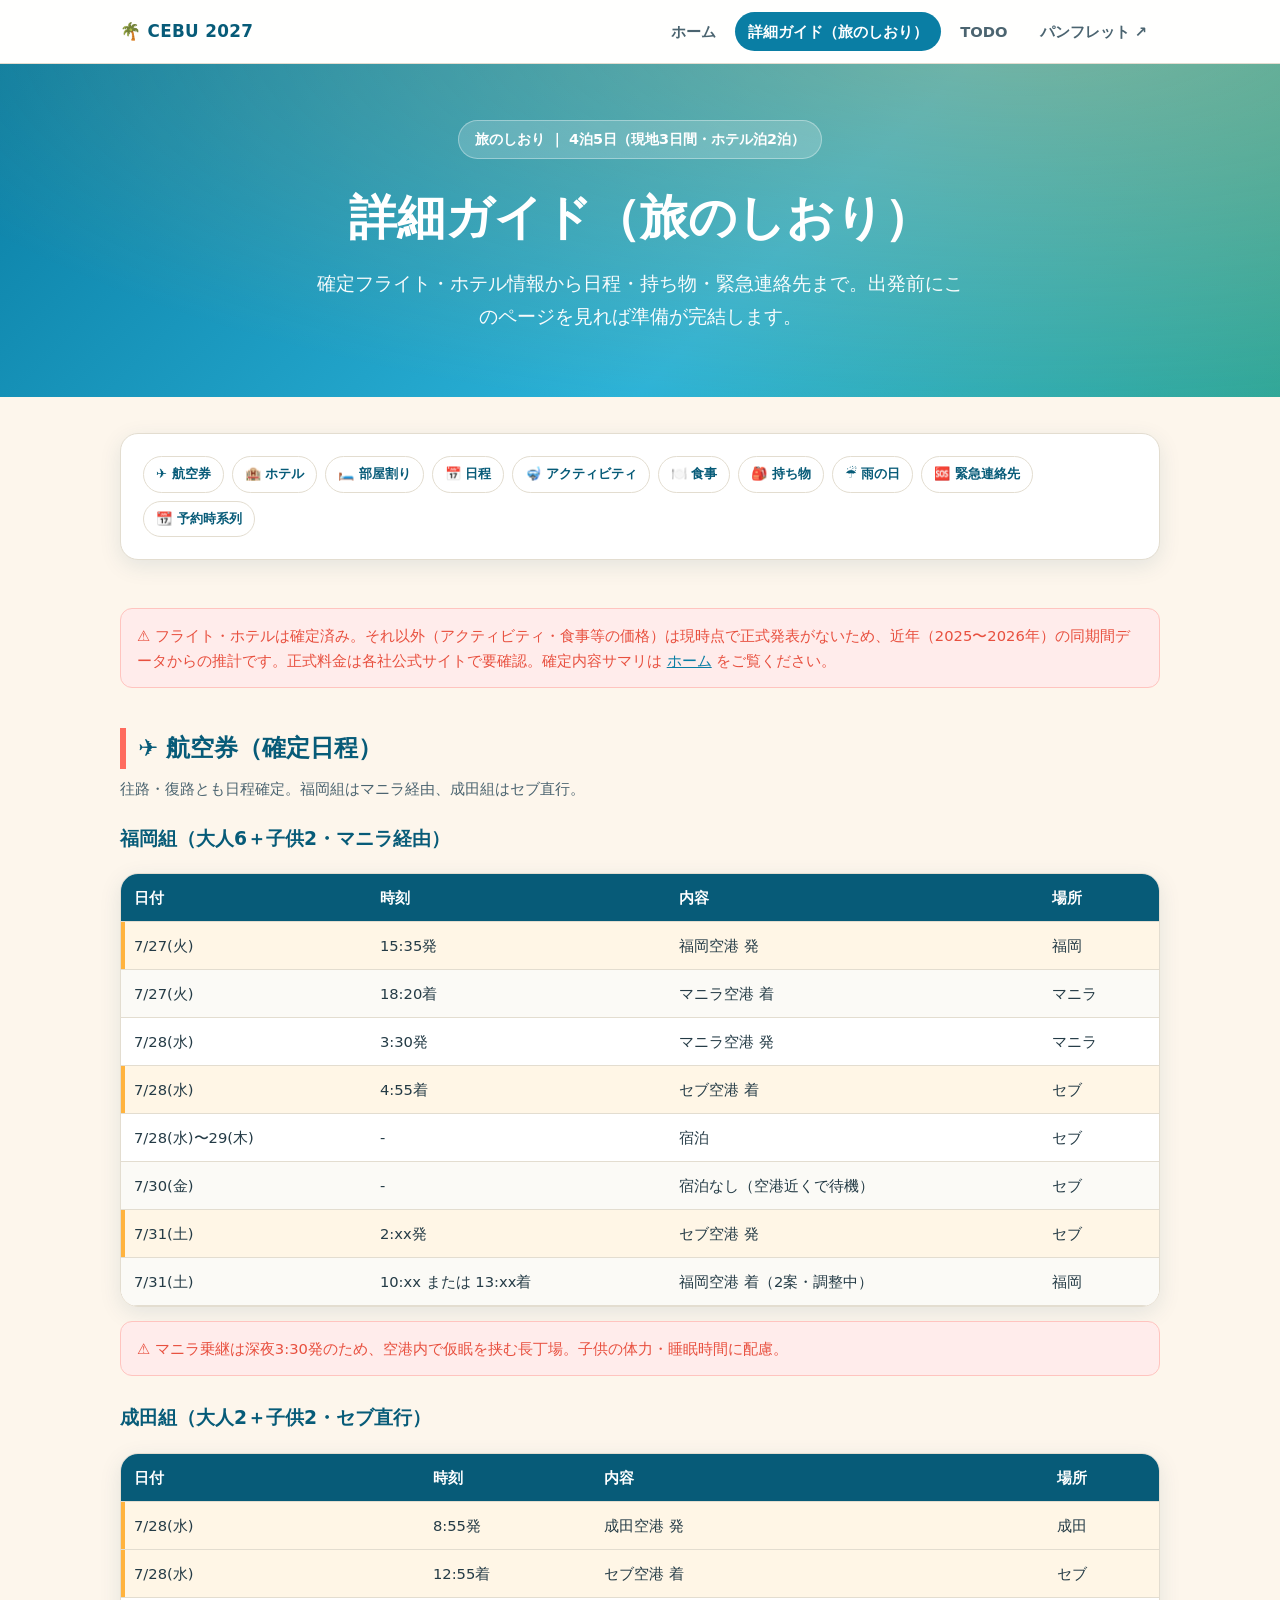
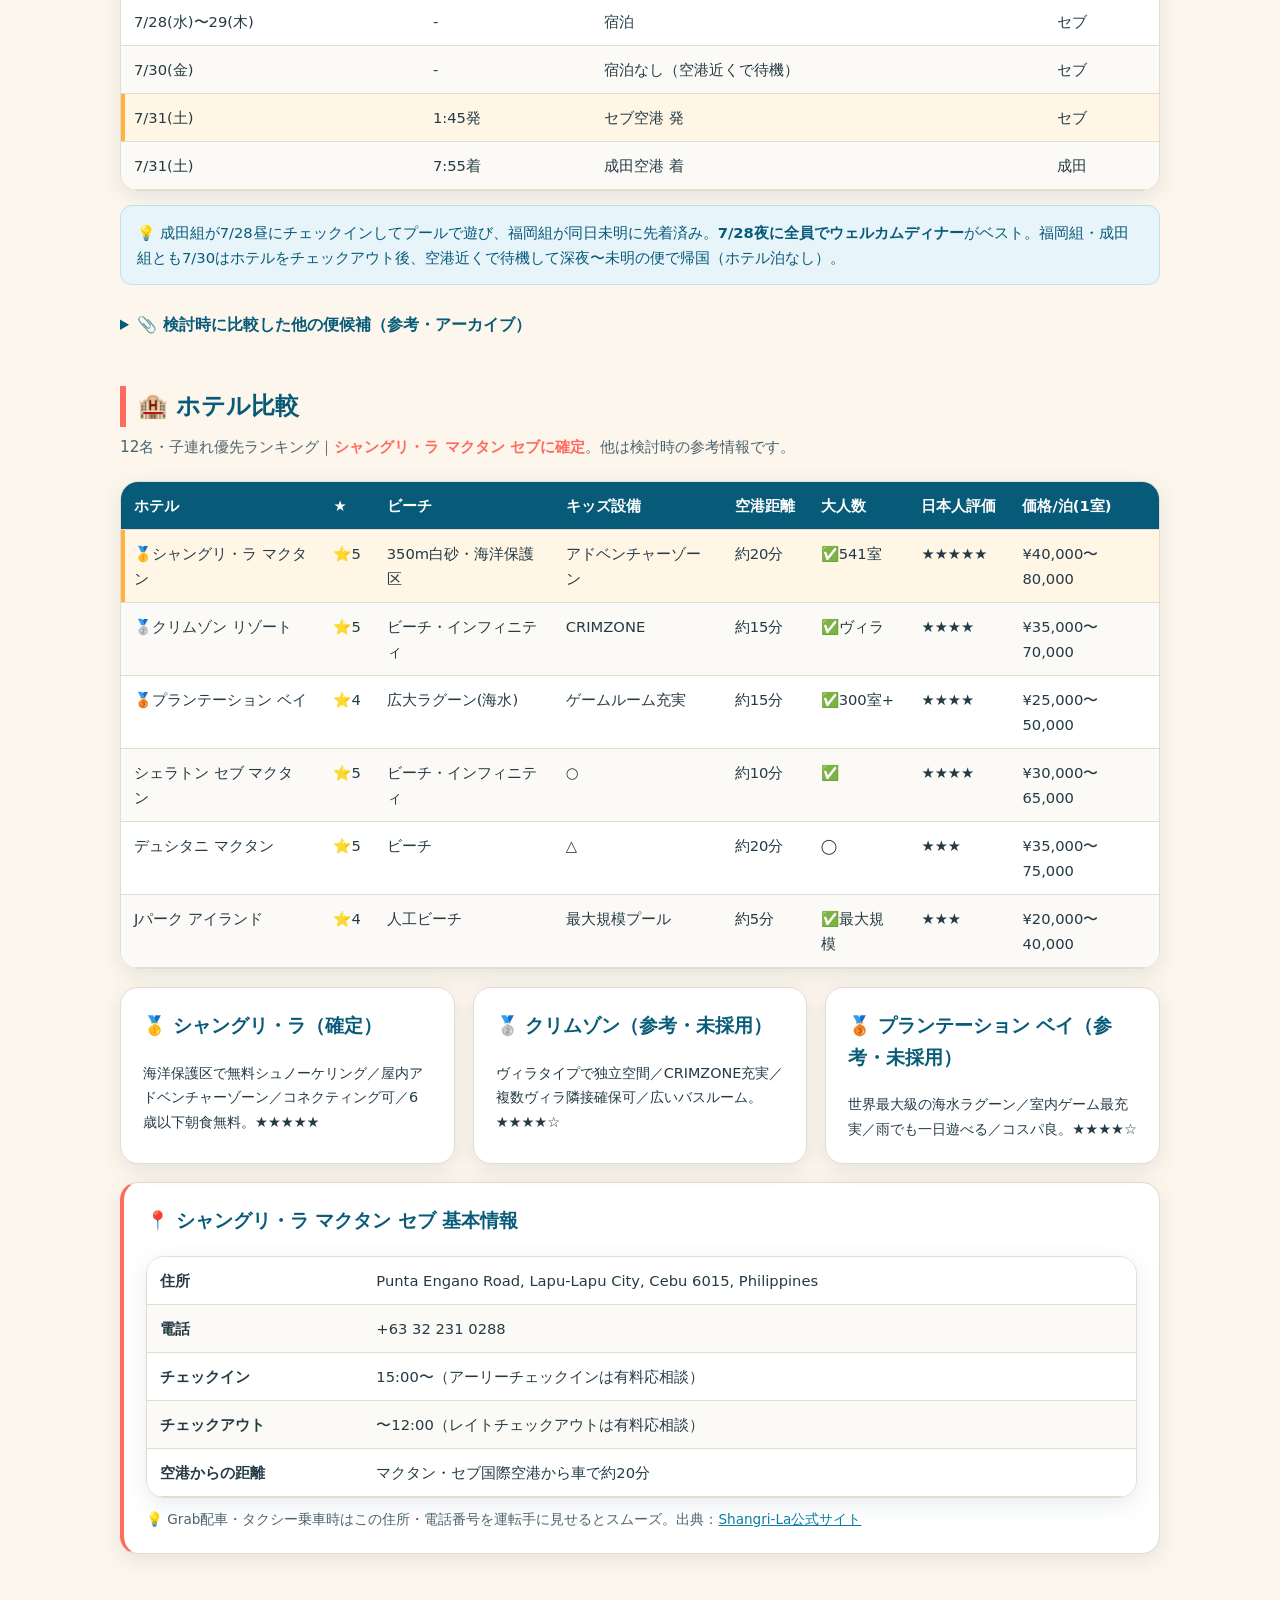
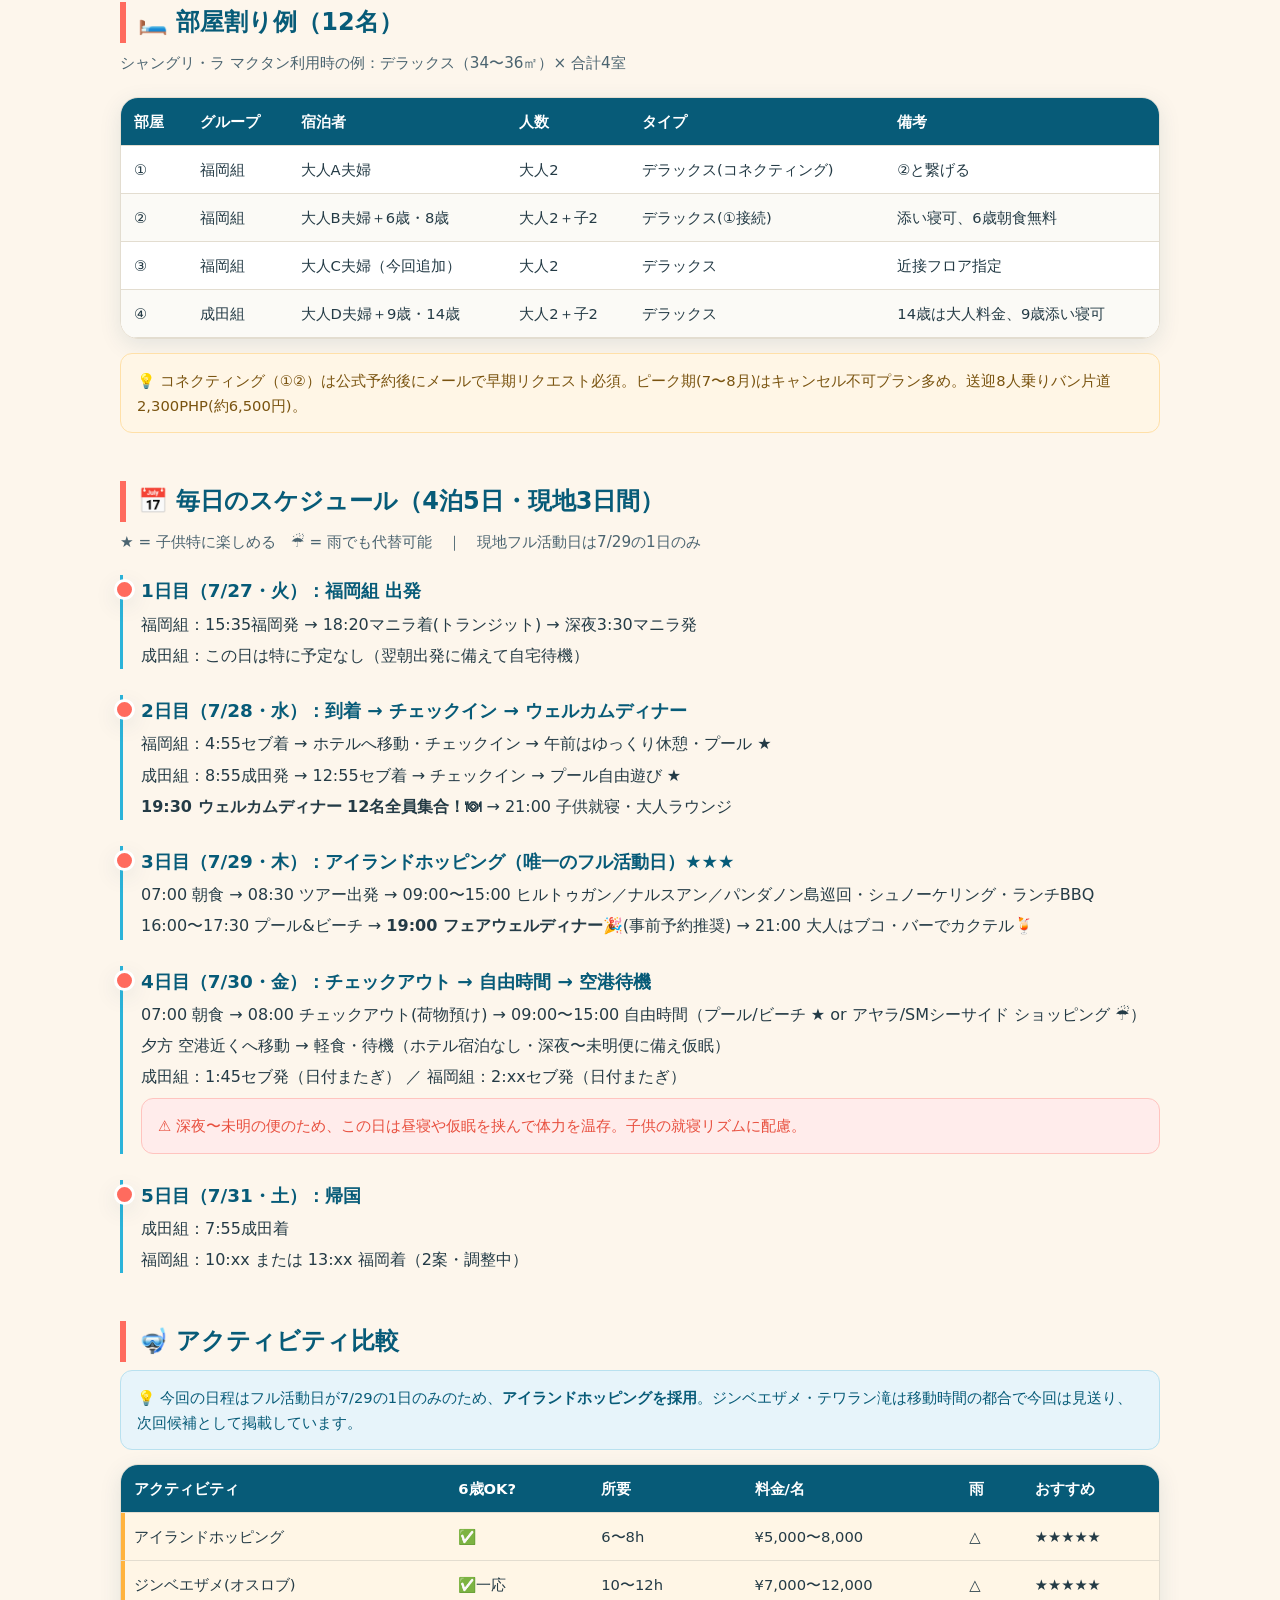
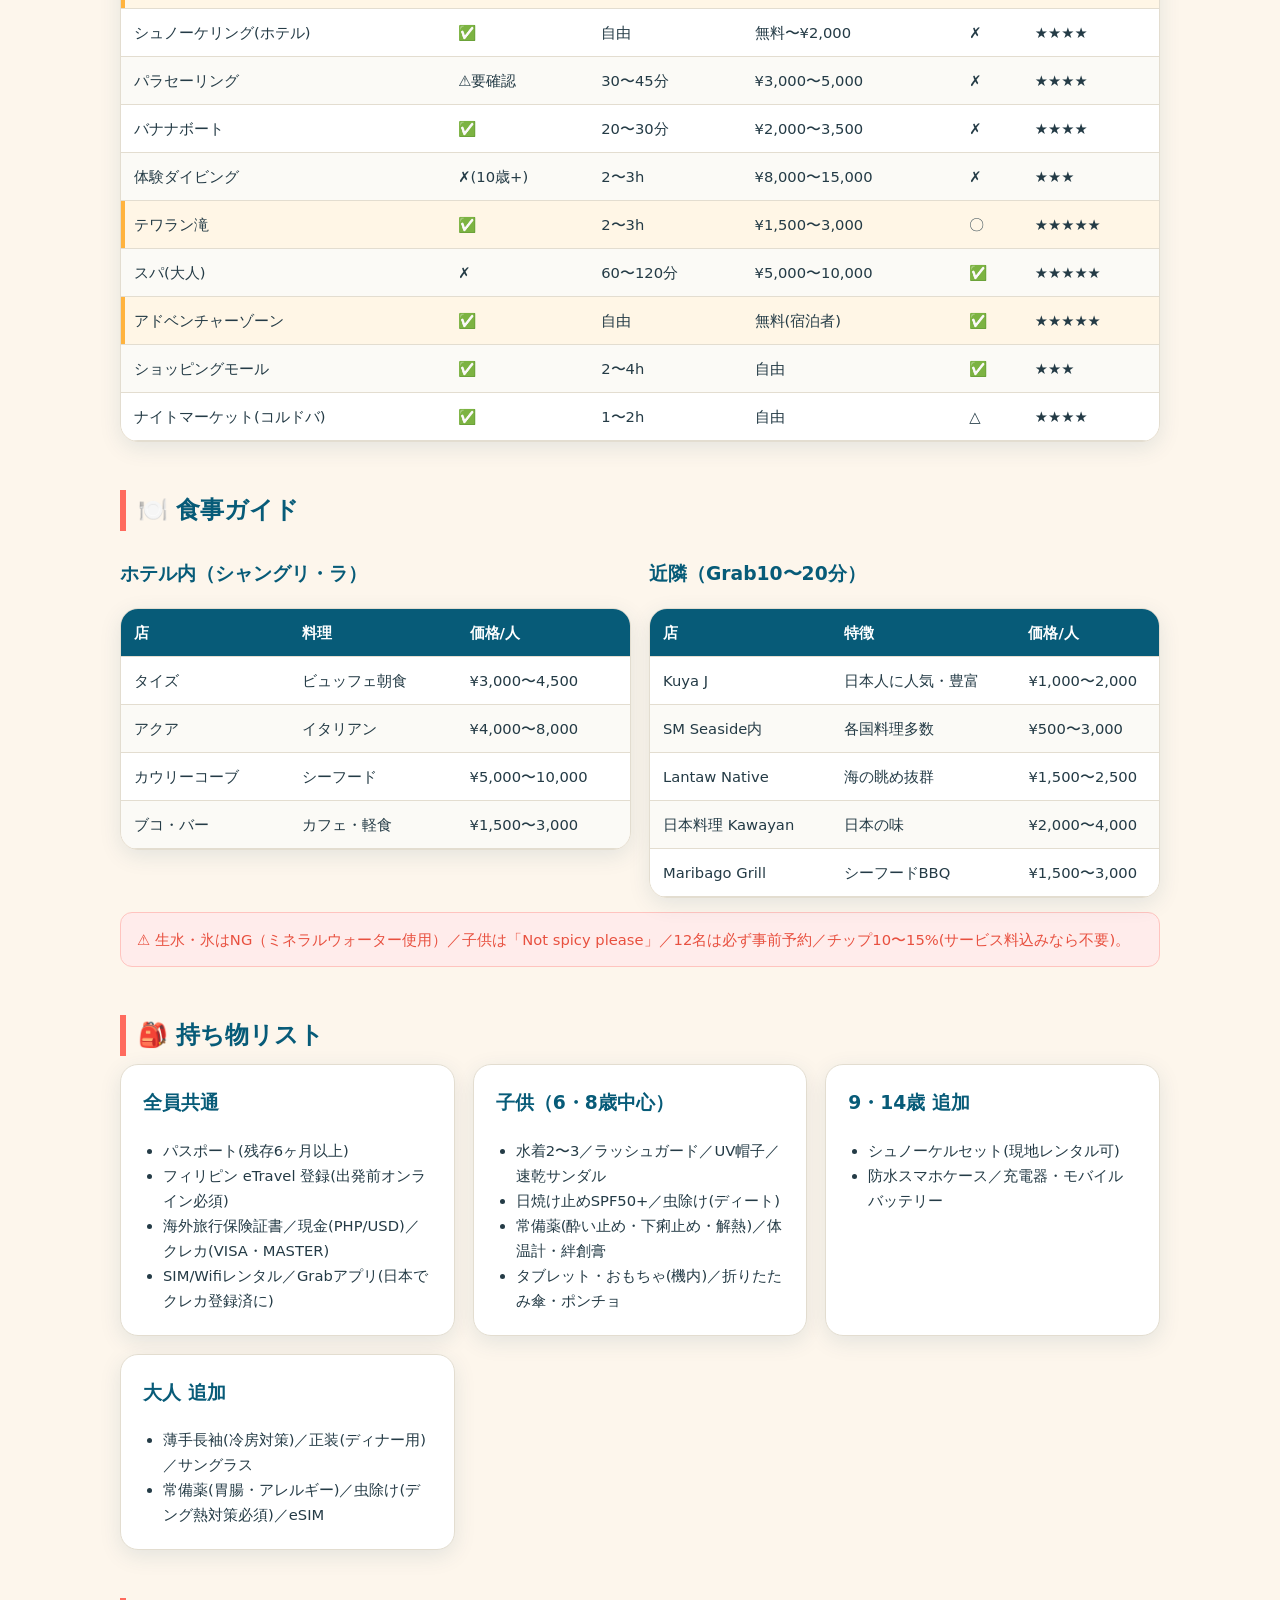
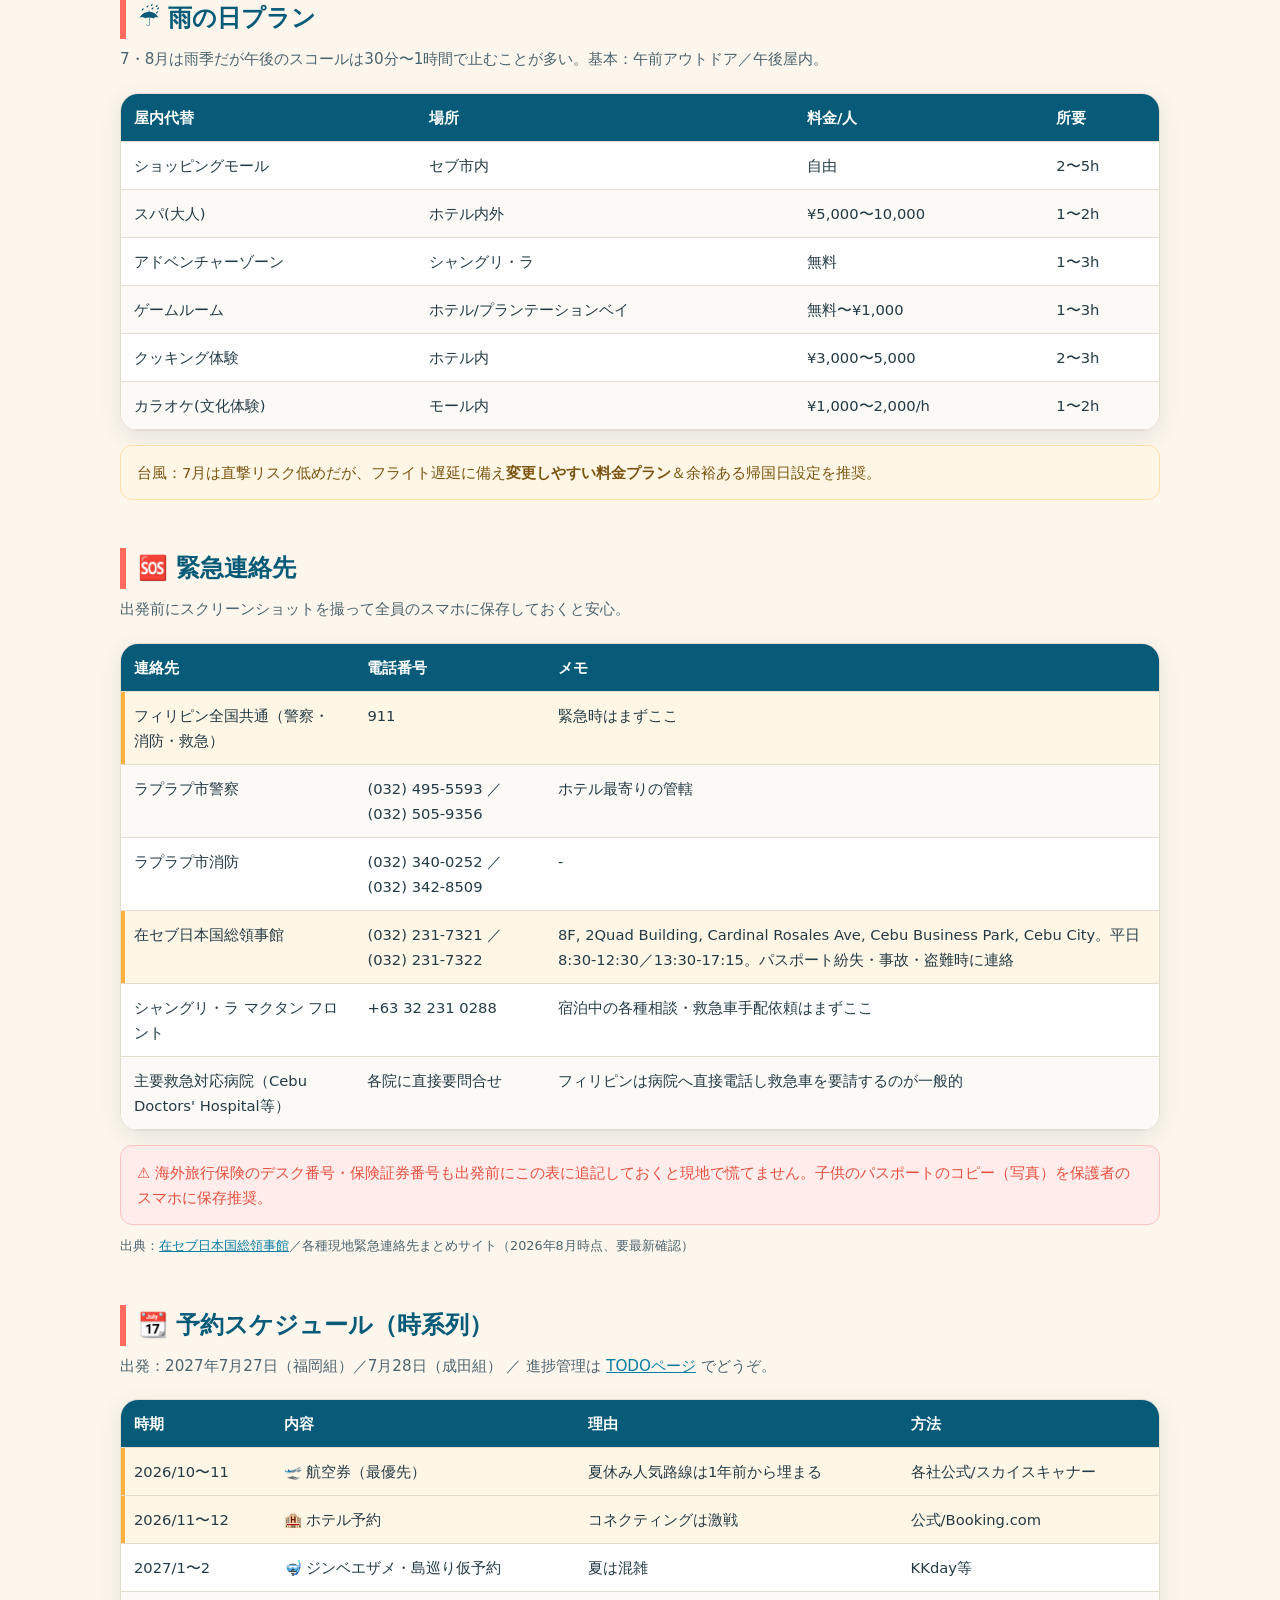
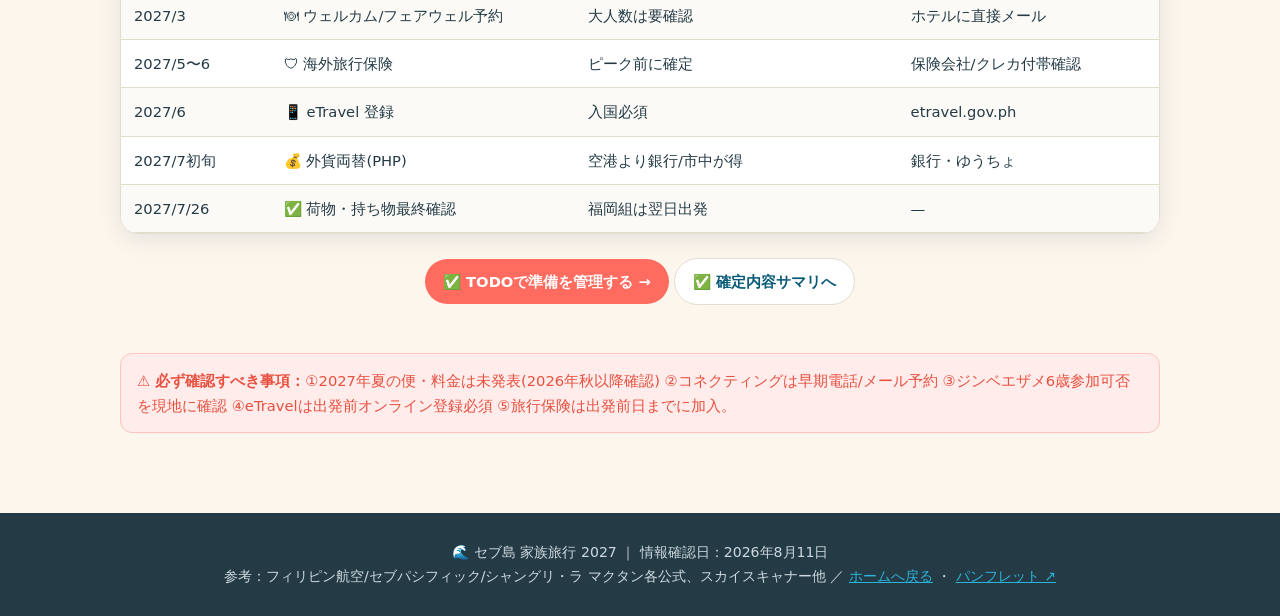
==== commit 9506f8e0: "サイト構成を刷新：ホテル確定に伴いプラン比較を廃止、詳細ガイドを旅のしおりとして充実 - plans-data.js: プランA/B/C比較データを廃止し、CEBU.confirmed（確定内容のみ）" ====
--- a/guide.html
+++ b/guide.html
@@ -3,8 +3,8 @@
 <head>
 <meta charset="UTF-8">
 <meta name="viewport" content="width=device-width, initial-scale=1.0">
-<title>🌴 詳細ガイド ｜ セブ島 家族旅行 2027</title>
-<meta name="description" content="セブ島家族旅行2027 詳細ガイド：航空券・ホテル比較・5日間日程・アクティビティ・食事・持ち物・雨の日・予約。全プラン共通。">
+<title>🌴 詳細ガイド（旅のしおり） ｜ セブ島 家族旅行 2027</title>
+<meta name="description" content="セブ島家族旅行2027 旅のしおり：確定フライト・ホテル情報・5日間日程・アクティビティ・食事・持ち物・緊急連絡先・予約スケジュール。">
 <link rel="stylesheet" href="styles.css">
 </head>
 <body>
@@ -14,8 +14,7 @@
     <a class="nav-brand" href="index.html">🌴 CEBU 2027</a>
     <div class="nav-links">
       <a href="index.html">ホーム</a>
-      <a href="index.html#plans">プラン比較</a>
-      <a href="guide.html" class="active">詳細ガイド</a>
+      <a href="guide.html" class="active">詳細ガイド（旅のしおり）</a>
       <a href="wbs.html">TODO</a>
       <a href="proposal-original/">パンフレット ↗</a>
     </div>
@@ -23,9 +22,9 @@
 </nav>
 
 <header class="hero">
-  <span class="badge">全プラン共通の実用情報 ｜ 4泊5日（現地3日間・ホテル泊2泊）</span>
-  <h1>詳細ガイド</h1>
-  <p>航空券・ホテル比較から日程・持ち物まで。プランA/B/Cいずれでも使える実用情報をまとめています。</p>
+  <span class="badge">旅のしおり ｜ 4泊5日（現地3日間・ホテル泊2泊）</span>
+  <h1>詳細ガイド（旅のしおり）</h1>
+  <p>確定フライト・ホテル情報から日程・持ち物・緊急連絡先まで。出発前にこのページを見れば準備が完結します。</p>
 </header>
 
 <main class="wrap">
@@ -40,12 +39,13 @@
       <a class="btn btn-ghost btn-sm" href="#food">🍽️ 食事</a>
       <a class="btn btn-ghost btn-sm" href="#packing">🎒 持ち物</a>
       <a class="btn btn-ghost btn-sm" href="#rain">☔ 雨の日</a>
+      <a class="btn btn-ghost btn-sm" href="#emergency">🆘 緊急連絡先</a>
       <a class="btn btn-ghost btn-sm" href="#booking">📆 予約時系列</a>
     </div>
   </section>
 
   <div class="callout warn" style="margin-bottom:40px">
-    ⚠️ 2027年夏のスケジュール・価格は現時点で<strong>未発表</strong>のため、近年（2025〜2026年）の同期間データからの推計です。正式料金は各社公式サイトで要確認。費用比較は <a href="index.html#plans">プラン比較</a> をご覧ください。
+    ⚠️ フライト・ホテルは確定済み。それ以外（アクティビティ・食事等の価格）は現時点で正式発表がないため、近年（2025〜2026年）の同期間データからの推計です。正式料金は各社公式サイトで要確認。確定内容サマリは <a href="index.html#confirmed">ホーム</a> をご覧ください。
   </div>
 
   <!-- 航空券 -->
@@ -118,7 +118,7 @@
   <!-- ホテル -->
   <section class="section" id="hotels">
     <h2>🏨 ホテル比較</h2>
-    <p class="sub">12名・子連れ優先ランキング</p>
+    <p class="sub">12名・子連れ優先ランキング｜<strong style="color:var(--coral)">シャングリ・ラ マクタン セブに確定</strong>。他は検討時の参考情報です。</p>
     <div class="table-wrap" style="margin-bottom:18px">
       <table>
         <thead><tr><th>ホテル</th><th>★</th><th>ビーチ</th><th>キッズ設備</th><th>空港距離</th><th>大人数</th><th>日本人評価</th><th>価格/泊(1室)</th></tr></thead>
@@ -133,9 +133,25 @@
       </table>
     </div>
     <div class="grid grid-3">
-      <div class="card"><h3 style="margin-top:0;color:var(--ocean-deep)">🥇 シャングリ・ラ</h3><p style="font-size:.9rem;margin:0">海洋保護区で無料シュノーケリング／屋内アドベンチャーゾーン／コネクティング可／6歳以下朝食無料。<strong>★★★★★</strong></p></div>
-      <div class="card"><h3 style="margin-top:0;color:var(--ocean-deep)">🥈 クリムゾン</h3><p style="font-size:.9rem;margin:0">ヴィラタイプで独立空間／CRIMZONE充実／複数ヴィラ隣接確保可／広いバスルーム。<strong>★★★★☆</strong></p></div>
-      <div class="card"><h3 style="margin-top:0;color:var(--ocean-deep)">🥉 プランテーション ベイ</h3><p style="font-size:.9rem;margin:0">世界最大級の海水ラグーン／室内ゲーム最充実／雨でも一日遊べる／コスパ良。<strong>★★★★☆</strong></p></div>
+      <div class="card"><h3 style="margin-top:0;color:var(--ocean-deep)">🥇 シャングリ・ラ（確定）</h3><p style="font-size:.9rem;margin:0">海洋保護区で無料シュノーケリング／屋内アドベンチャーゾーン／コネクティング可／6歳以下朝食無料。<strong>★★★★★</strong></p></div>
+      <div class="card"><h3 style="margin-top:0;color:var(--ocean-deep)">🥈 クリムゾン（参考・未採用）</h3><p style="font-size:.9rem;margin:0">ヴィラタイプで独立空間／CRIMZONE充実／複数ヴィラ隣接確保可／広いバスルーム。<strong>★★★★☆</strong></p></div>
+      <div class="card"><h3 style="margin-top:0;color:var(--ocean-deep)">🥉 プランテーション ベイ（参考・未採用）</h3><p style="font-size:.9rem;margin:0">世界最大級の海水ラグーン／室内ゲーム最充実／雨でも一日遊べる／コスパ良。<strong>★★★★☆</strong></p></div>
+    </div>
+
+    <div class="card" style="margin-top:18px;border-left:4px solid var(--coral)">
+      <h3 style="margin-top:0;color:var(--ocean-deep)">📍 シャングリ・ラ マクタン セブ 基本情報</h3>
+      <div class="table-wrap">
+        <table>
+          <tbody>
+            <tr><td style="white-space:nowrap"><strong>住所</strong></td><td>Punta Engano Road, Lapu-Lapu City, Cebu 6015, Philippines</td></tr>
+            <tr><td style="white-space:nowrap"><strong>電話</strong></td><td>+63 32 231 0288</td></tr>
+            <tr><td style="white-space:nowrap"><strong>チェックイン</strong></td><td>15:00〜（アーリーチェックインは有料応相談）</td></tr>
+            <tr><td style="white-space:nowrap"><strong>チェックアウト</strong></td><td>〜12:00（レイトチェックアウトは有料応相談）</td></tr>
+            <tr><td style="white-space:nowrap"><strong>空港からの距離</strong></td><td>マクタン・セブ国際空港から車で約20分</td></tr>
+          </tbody>
+        </table>
+      </div>
+      <p style="font-size:.85rem;color:var(--ink-soft);margin:10px 0 0">💡 Grab配車・タクシー乗車時はこの住所・電話番号を運転手に見せるとスムーズ。出典：<a href="https://www.shangri-la.com/cebu/mactanresort/contact-us/" target="_blank" rel="noopener">Shangri-La公式サイト</a></p>
     </div>
   </section>
 
@@ -312,6 +328,27 @@
     <div class="callout" style="margin-top:14px">台風：7月は直撃リスク低めだが、フライト遅延に備え<strong>変更しやすい料金プラン</strong>＆余裕ある帰国日設定を推奨。</div>
   </section>
 
+  <!-- 緊急連絡先 -->
+  <section class="section" id="emergency">
+    <h2>🆘 緊急連絡先</h2>
+    <p class="sub">出発前にスクリーンショットを撮って全員のスマホに保存しておくと安心。</p>
+    <div class="table-wrap" style="margin-bottom:14px">
+      <table>
+        <thead><tr><th>連絡先</th><th>電話番号</th><th>メモ</th></tr></thead>
+        <tbody>
+          <tr class="hl"><td>フィリピン全国共通（警察・消防・救急）</td><td>911</td><td>緊急時はまずここ</td></tr>
+          <tr><td>ラプラプ市警察</td><td>(032) 495-5593 ／ (032) 505-9356</td><td>ホテル最寄りの管轄</td></tr>
+          <tr><td>ラプラプ市消防</td><td>(032) 340-0252 ／ (032) 342-8509</td><td>-</td></tr>
+          <tr class="hl"><td>在セブ日本国総領事館</td><td>(032) 231-7321 ／ (032) 231-7322</td><td>8F, 2Quad Building, Cardinal Rosales Ave, Cebu Business Park, Cebu City。平日8:30-12:30／13:30-17:15。パスポート紛失・事故・盗難時に連絡</td></tr>
+          <tr><td>シャングリ・ラ マクタン フロント</td><td>+63 32 231 0288</td><td>宿泊中の各種相談・救急車手配依頼はまずここ</td></tr>
+          <tr><td>主要救急対応病院（Cebu Doctors' Hospital等）</td><td>各院に直接要問合せ</td><td>フィリピンは病院へ直接電話し救急車を要請するのが一般的</td></tr>
+        </tbody>
+      </table>
+    </div>
+    <div class="callout warn">⚠️ 海外旅行保険のデスク番号・保険証券番号も出発前にこの表に追記しておくと現地で慌てません。子供のパスポートのコピー（写真）を保護者のスマホに保存推奨。</div>
+    <p style="font-size:.8rem;color:var(--ink-soft);margin-top:10px">出典：<a href="https://www.cebu.ph.emb-japan.go.jp/" target="_blank" rel="noopener">在セブ日本国総領事館</a>／各種現地緊急連絡先まとめサイト（2026年8月時点、要最新確認）</p>
+  </section>
+
   <!-- 予約時系列 -->
   <section class="section" id="booking">
     <h2>📆 予約スケジュール（時系列）</h2>
@@ -333,7 +370,7 @@
     </div>
     <div style="text-align:center;margin-top:24px">
       <a class="btn btn-primary" href="wbs.html">✅ TODOで準備を管理する →</a>
-      <a class="btn btn-ghost" href="index.html#plans">🗂️ プラン比較へ</a>
+      <a class="btn btn-ghost" href="index.html#confirmed">✅ 確定内容サマリへ</a>
     </div>
   </section>
 
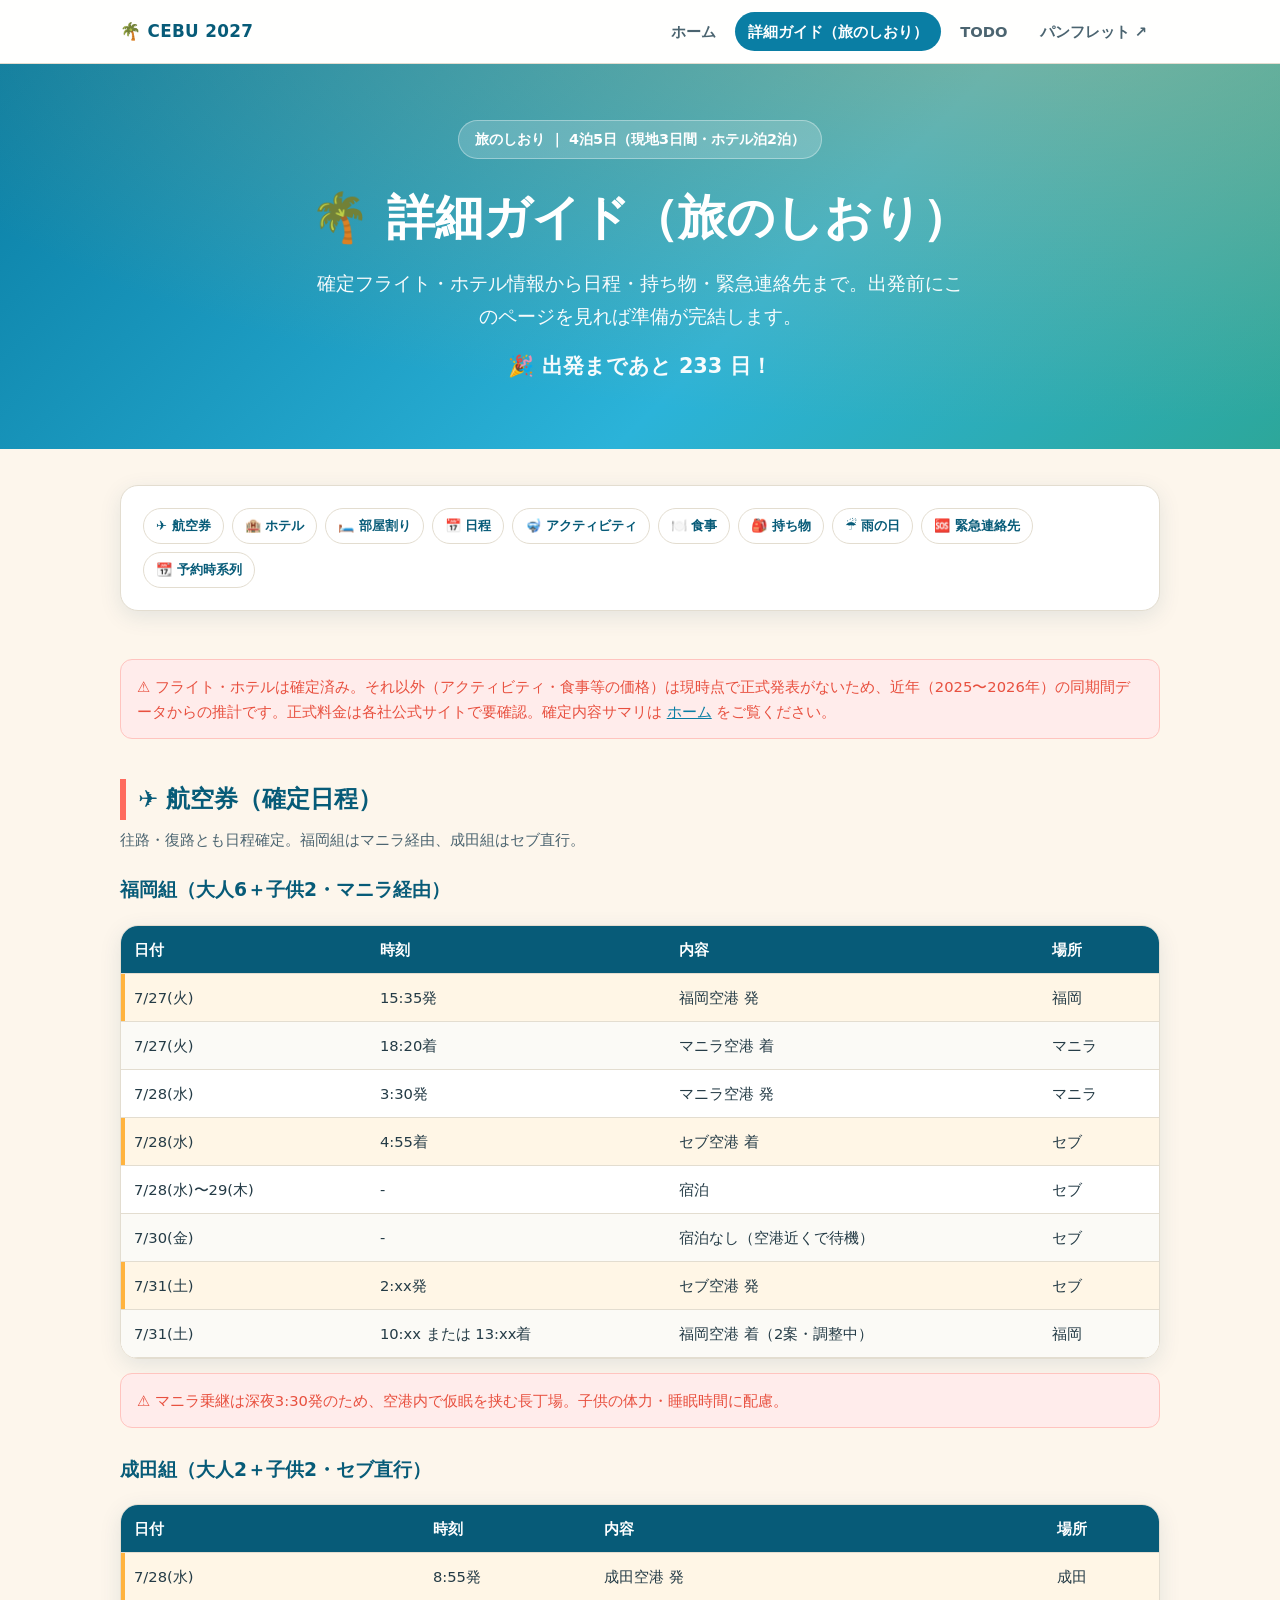
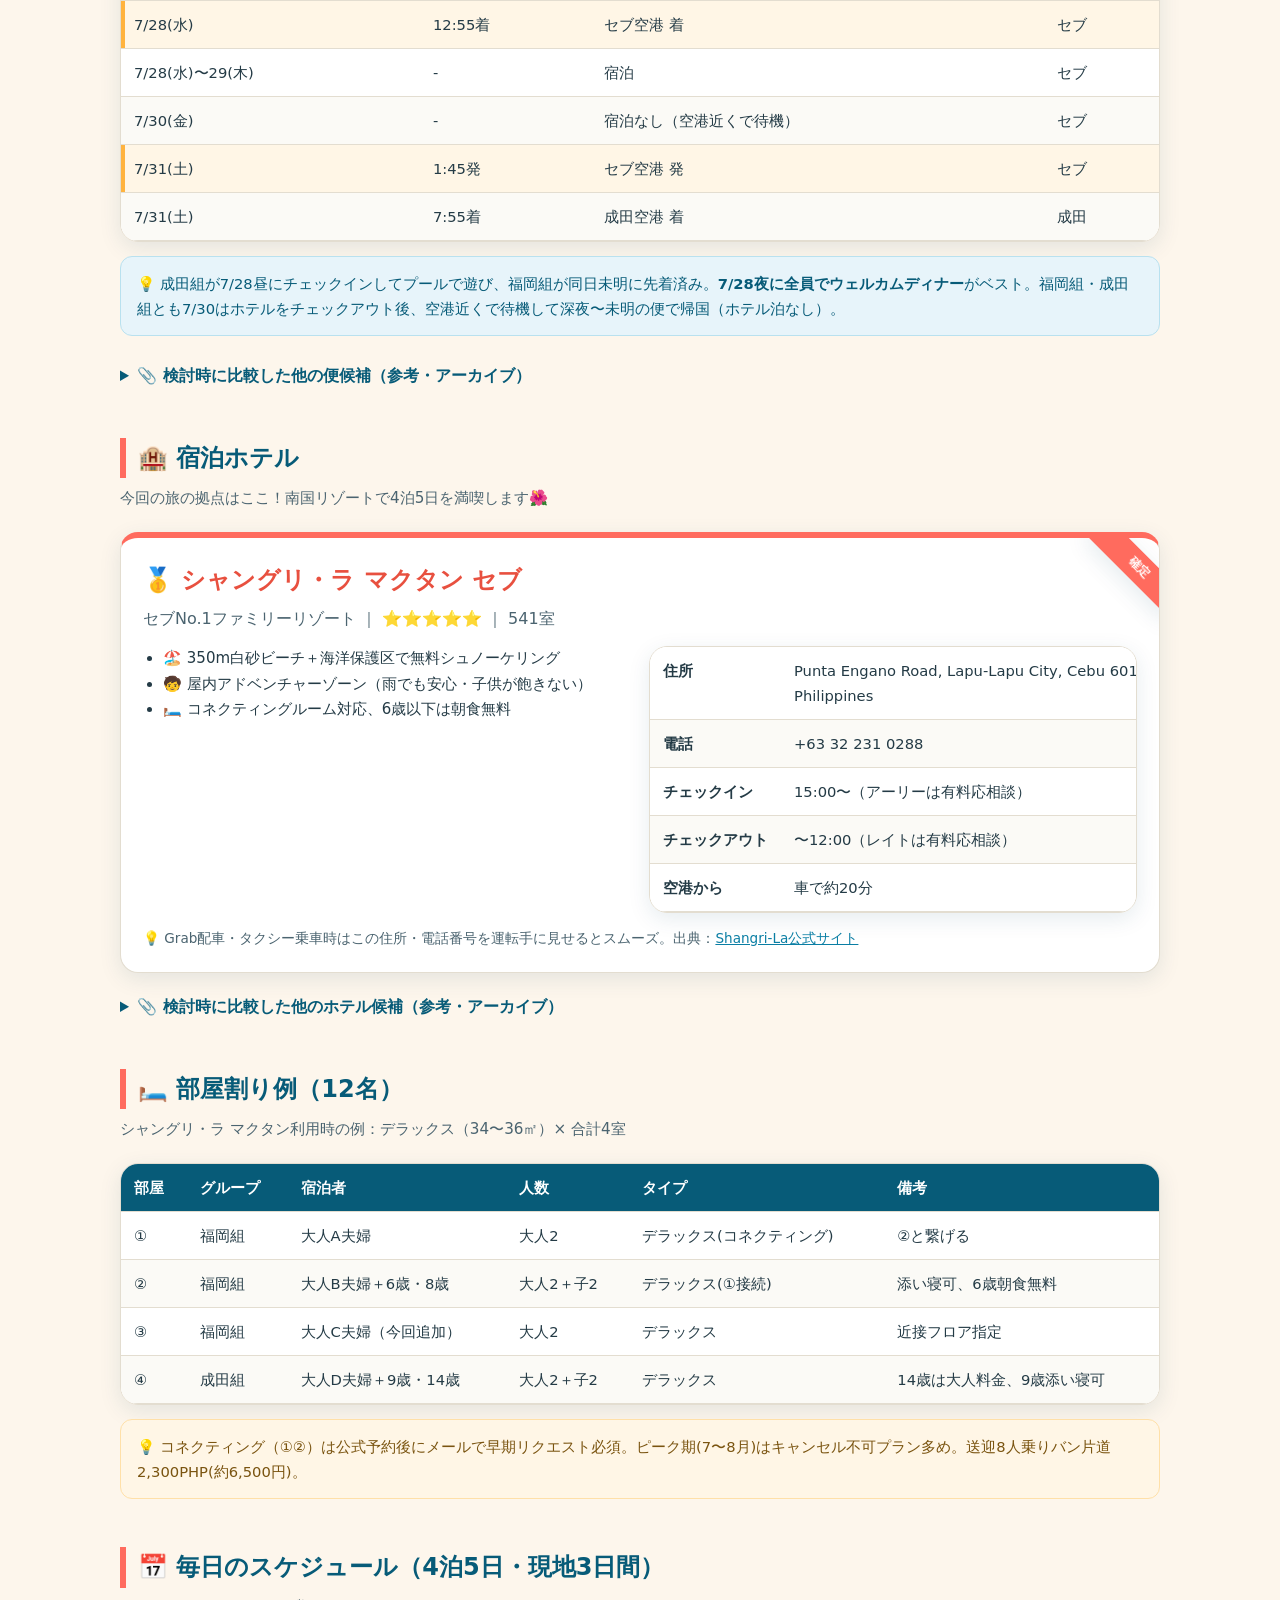
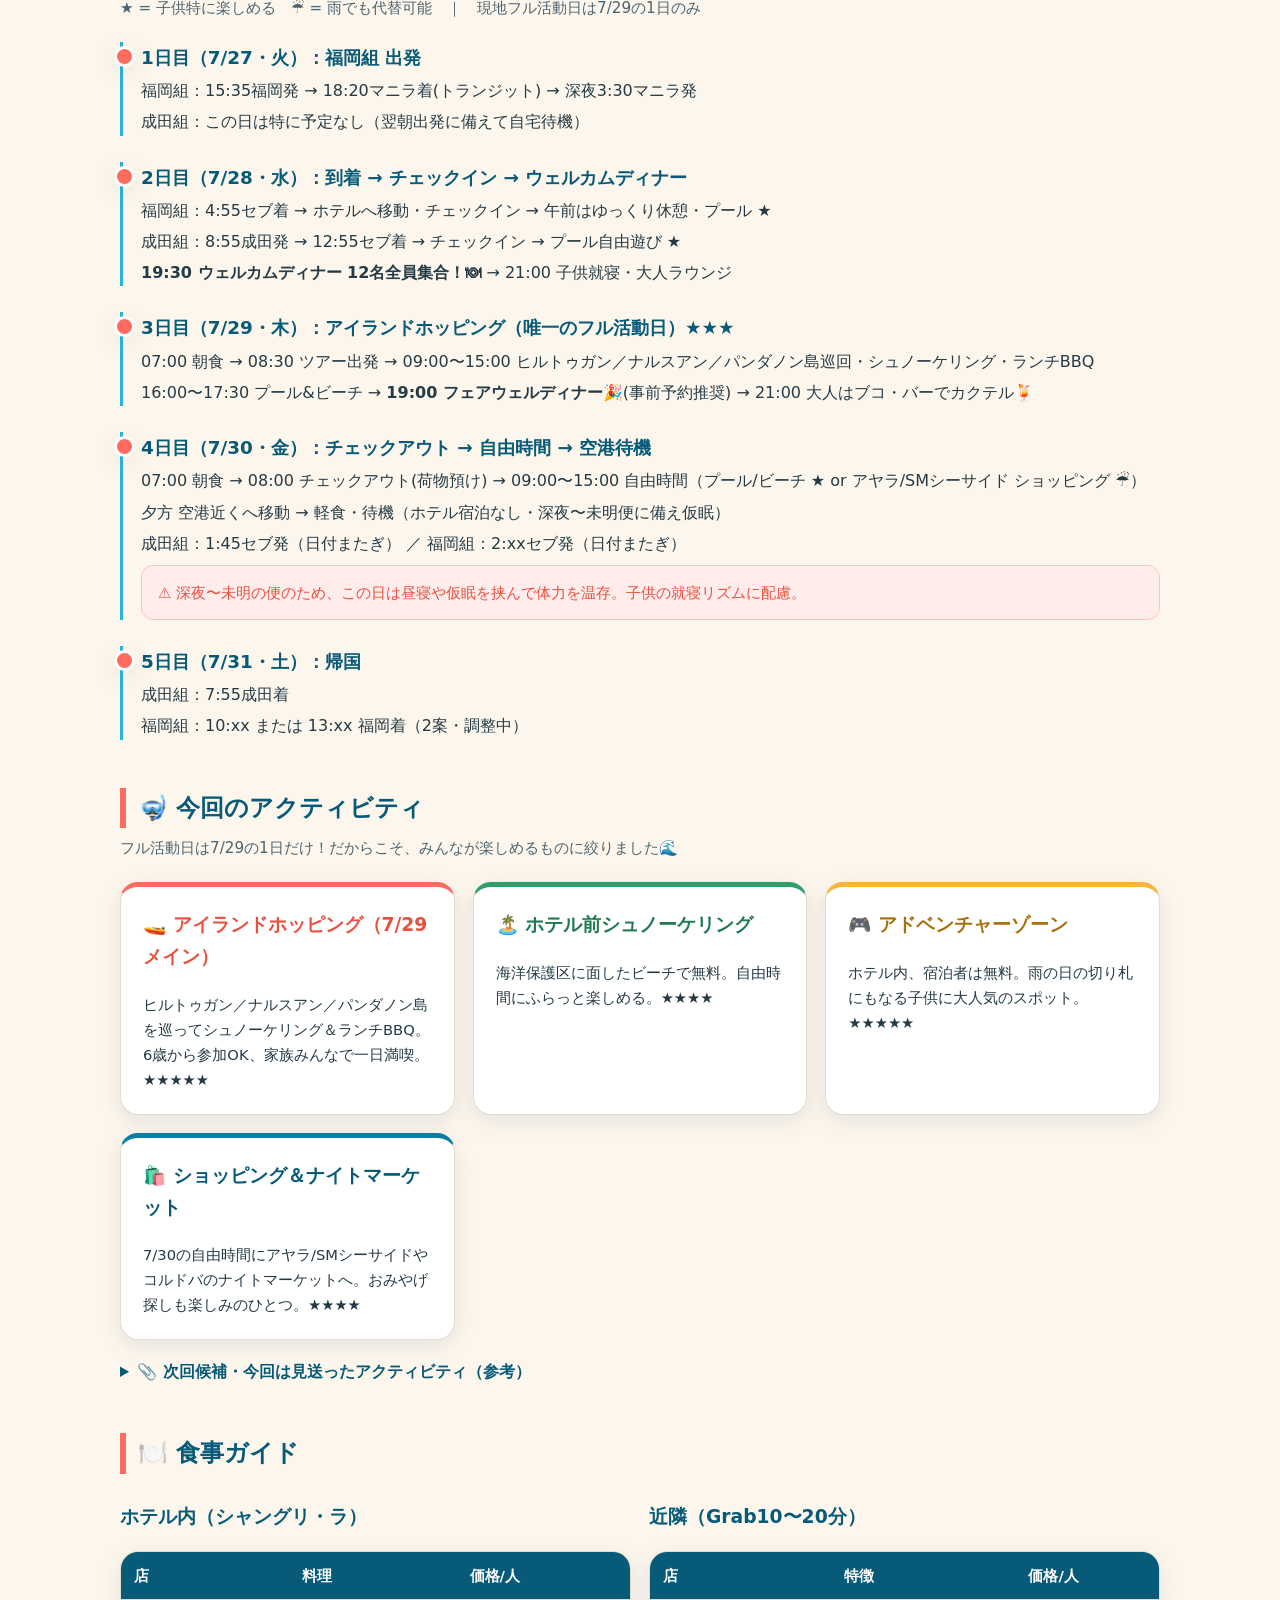
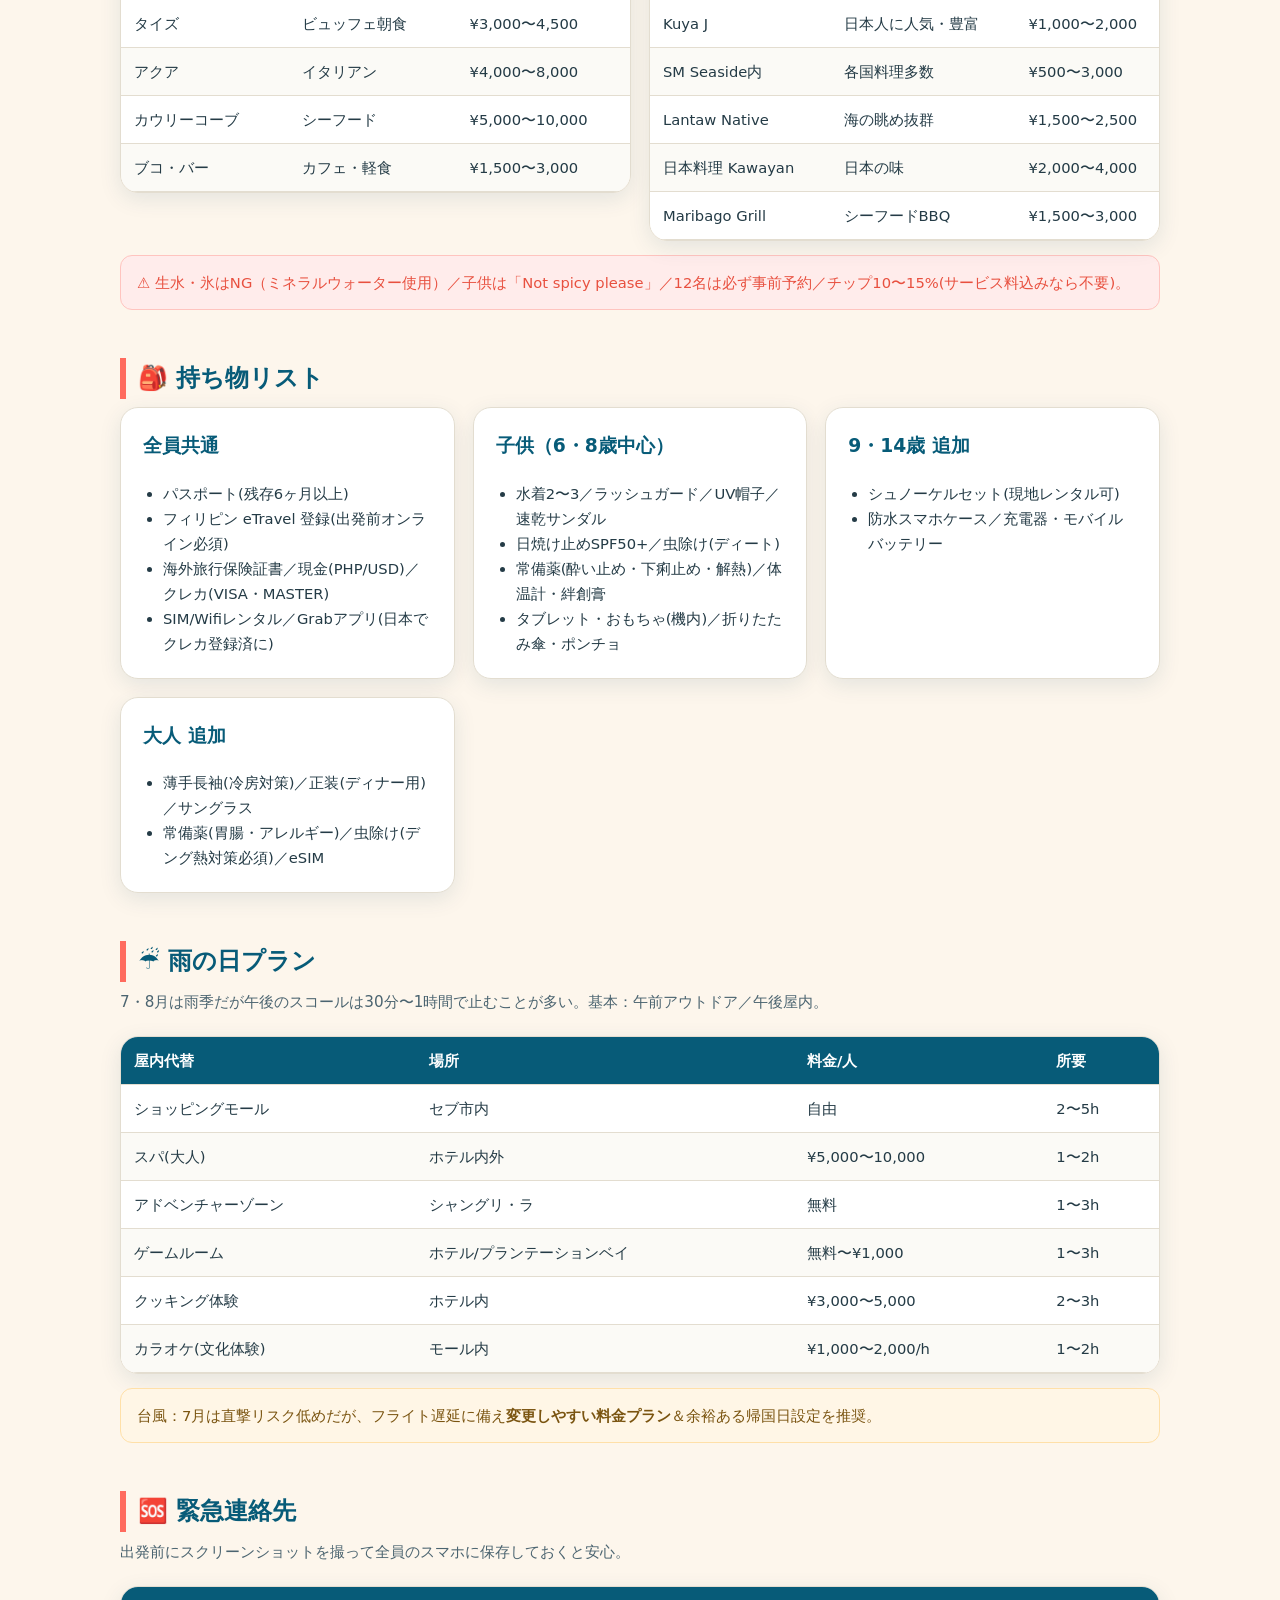
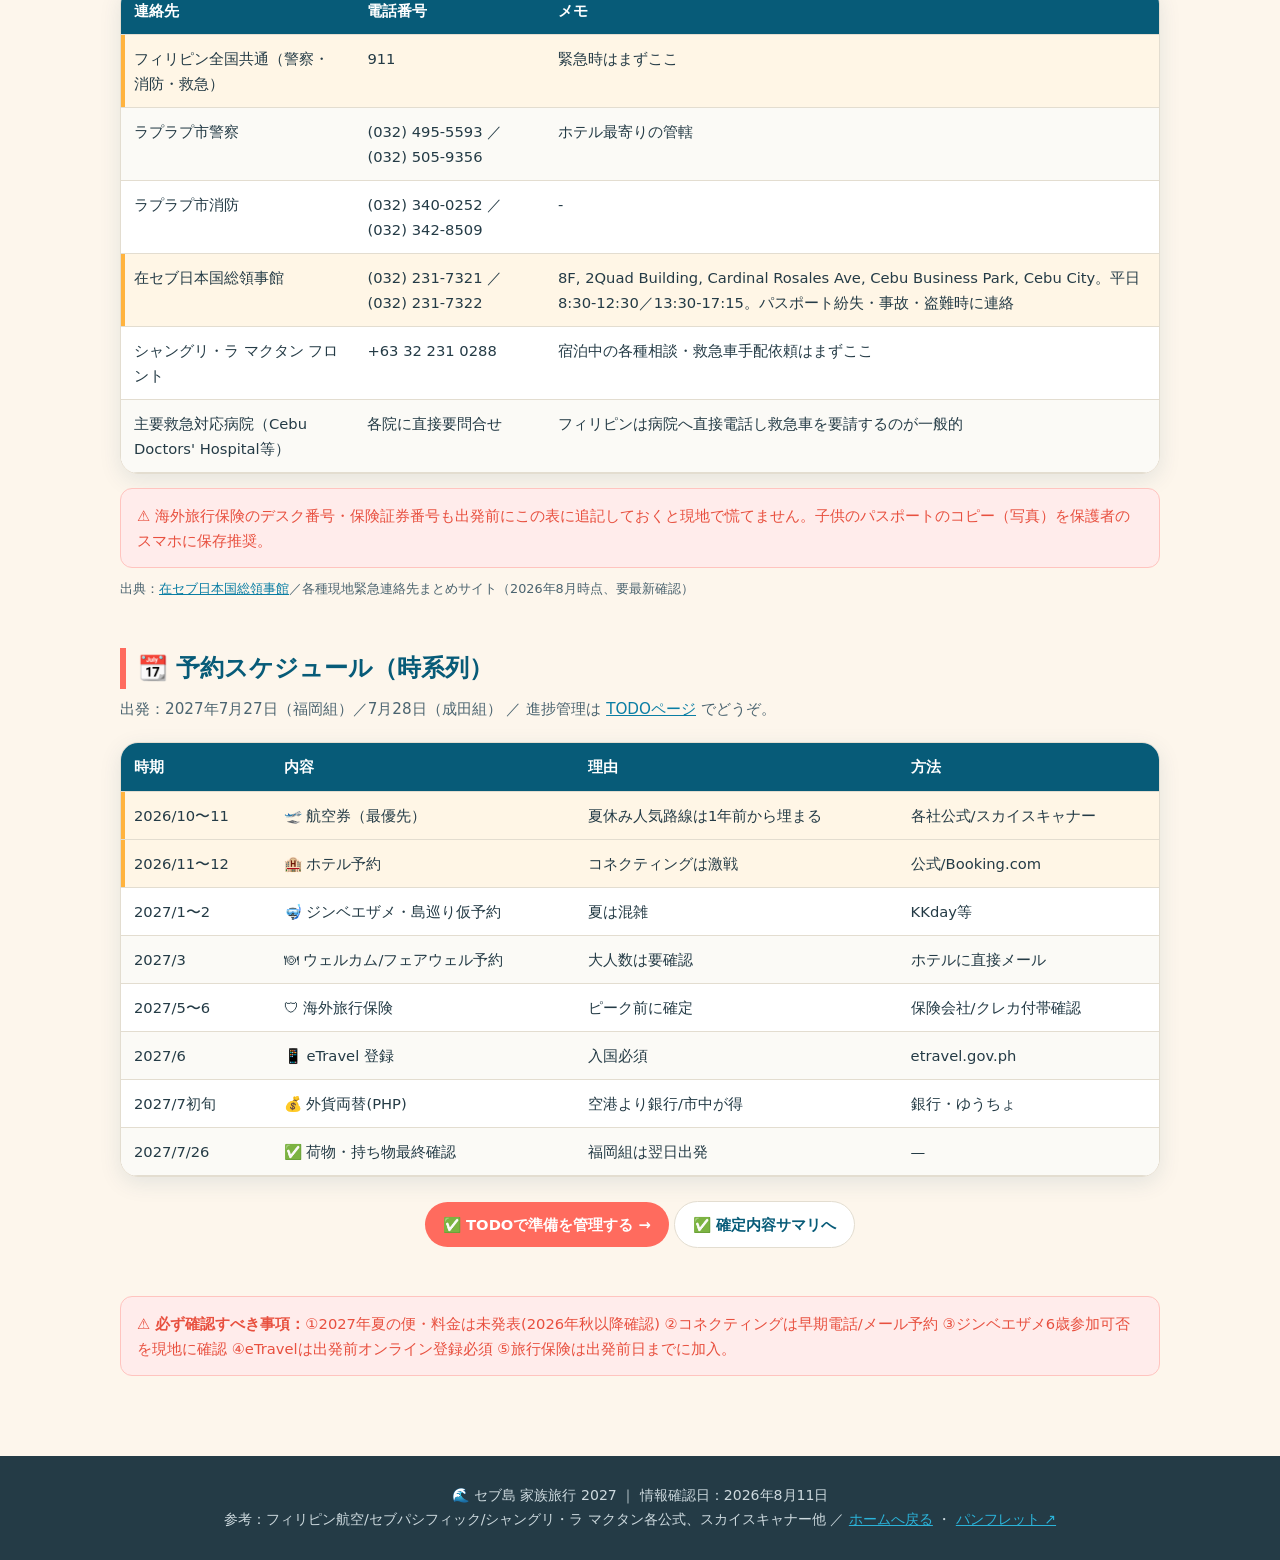
==== commit 59cc1c15: "旅のしおりらしく：ホテル・アクティビティの比較表を確定内容ショーケースに変更、カウントダウン追加 - guide.html #hotels: 比較テーブル主体からシャングリ・ラの単独ショーケースカード" ====
--- a/guide.html
+++ b/guide.html
@@ -23,8 +23,9 @@
 
 <header class="hero">
   <span class="badge">旅のしおり ｜ 4泊5日（現地3日間・ホテル泊2泊）</span>
-  <h1>詳細ガイド（旅のしおり）</h1>
+  <h1>🌴 詳細ガイド（旅のしおり）</h1>
   <p>確定フライト・ホテル情報から日程・持ち物・緊急連絡先まで。出発前にこのページを見れば準備が完結します。</p>
+  <p id="countdown" style="margin-top:16px;font-size:1.3rem;font-weight:800"></p>
 </header>
 
 <main class="wrap">
@@ -117,42 +118,49 @@
 
   <!-- ホテル -->
   <section class="section" id="hotels">
-    <h2>🏨 ホテル比較</h2>
-    <p class="sub">12名・子連れ優先ランキング｜<strong style="color:var(--coral)">シャングリ・ラ マクタン セブに確定</strong>。他は検討時の参考情報です。</p>
-    <div class="table-wrap" style="margin-bottom:18px">
-      <table>
-        <thead><tr><th>ホテル</th><th>★</th><th>ビーチ</th><th>キッズ設備</th><th>空港距離</th><th>大人数</th><th>日本人評価</th><th>価格/泊(1室)</th></tr></thead>
-        <tbody>
-          <tr class="hl"><td>🥇シャングリ・ラ マクタン</td><td>⭐5</td><td>350m白砂・海洋保護区</td><td>アドベンチャーゾーン</td><td>約20分</td><td>✅541室</td><td>★★★★★</td><td>¥40,000〜80,000</td></tr>
-          <tr><td>🥈クリムゾン リゾート</td><td>⭐5</td><td>ビーチ・インフィニティ</td><td>CRIMZONE</td><td>約15分</td><td>✅ヴィラ</td><td>★★★★</td><td>¥35,000〜70,000</td></tr>
-          <tr><td>🥉プランテーション ベイ</td><td>⭐4</td><td>広大ラグーン(海水)</td><td>ゲームルーム充実</td><td>約15分</td><td>✅300室+</td><td>★★★★</td><td>¥25,000〜50,000</td></tr>
-          <tr><td>シェラトン セブ マクタン</td><td>⭐5</td><td>ビーチ・インフィニティ</td><td>○</td><td>約10分</td><td>✅</td><td>★★★★</td><td>¥30,000〜65,000</td></tr>
-          <tr><td>デュシタニ マクタン</td><td>⭐5</td><td>ビーチ</td><td>△</td><td>約20分</td><td>◯</td><td>★★★</td><td>¥35,000〜75,000</td></tr>
-          <tr><td>Jパーク アイランド</td><td>⭐4</td><td>人工ビーチ</td><td>最大規模プール</td><td>約5分</td><td>✅最大規模</td><td>★★★</td><td>¥20,000〜40,000</td></tr>
-        </tbody>
-      </table>
-    </div>
-    <div class="grid grid-3">
-      <div class="card"><h3 style="margin-top:0;color:var(--ocean-deep)">🥇 シャングリ・ラ（確定）</h3><p style="font-size:.9rem;margin:0">海洋保護区で無料シュノーケリング／屋内アドベンチャーゾーン／コネクティング可／6歳以下朝食無料。<strong>★★★★★</strong></p></div>
-      <div class="card"><h3 style="margin-top:0;color:var(--ocean-deep)">🥈 クリムゾン（参考・未採用）</h3><p style="font-size:.9rem;margin:0">ヴィラタイプで独立空間／CRIMZONE充実／複数ヴィラ隣接確保可／広いバスルーム。<strong>★★★★☆</strong></p></div>
-      <div class="card"><h3 style="margin-top:0;color:var(--ocean-deep)">🥉 プランテーション ベイ（参考・未採用）</h3><p style="font-size:.9rem;margin:0">世界最大級の海水ラグーン／室内ゲーム最充実／雨でも一日遊べる／コスパ良。<strong>★★★★☆</strong></p></div>
-    </div>
-
-    <div class="card" style="margin-top:18px;border-left:4px solid var(--coral)">
-      <h3 style="margin-top:0;color:var(--ocean-deep)">📍 シャングリ・ラ マクタン セブ 基本情報</h3>
-      <div class="table-wrap">
+    <h2>🏨 宿泊ホテル</h2>
+    <p class="sub">今回の旅の拠点はここ！南国リゾートで4泊5日を満喫します🌺</p>
+
+    <div class="card" style="border-top:6px solid var(--coral);position:relative;overflow:hidden">
+      <div style="position:absolute;top:16px;right:-38px;transform:rotate(45deg);background:var(--coral);color:#fff;font-size:.72rem;font-weight:800;padding:4px 46px;box-shadow:var(--shadow)">確定</div>
+      <h3 style="margin:0 0 4px;font-size:1.5rem;color:var(--coral-deep)">🥇 シャングリ・ラ マクタン セブ</h3>
+      <p style="margin:0 0 14px;color:var(--ink-soft)">セブNo.1ファミリーリゾート ｜ ⭐⭐⭐⭐⭐ ｜ 541室</p>
+      <div class="grid grid-2" style="margin-bottom:14px">
+        <ul style="margin:0;padding-left:20px;font-size:.94rem">
+          <li>🏖️ 350m白砂ビーチ＋海洋保護区で無料シュノーケリング</li>
+          <li>🧒 屋内アドベンチャーゾーン（雨でも安心・子供が飽きない）</li>
+          <li>🛏️ コネクティングルーム対応、6歳以下は朝食無料</li>
+        </ul>
+        <div class="table-wrap">
+          <table>
+            <tbody>
+              <tr><td style="white-space:nowrap"><strong>住所</strong></td><td>Punta Engano Road, Lapu-Lapu City, Cebu 6015, Philippines</td></tr>
+              <tr><td style="white-space:nowrap"><strong>電話</strong></td><td>+63 32 231 0288</td></tr>
+              <tr><td style="white-space:nowrap"><strong>チェックイン</strong></td><td>15:00〜（アーリーは有料応相談）</td></tr>
+              <tr><td style="white-space:nowrap"><strong>チェックアウト</strong></td><td>〜12:00（レイトは有料応相談）</td></tr>
+              <tr><td style="white-space:nowrap"><strong>空港から</strong></td><td>車で約20分</td></tr>
+            </tbody>
+          </table>
+        </div>
+      </div>
+      <p style="font-size:.85rem;color:var(--ink-soft);margin:0">💡 Grab配車・タクシー乗車時はこの住所・電話番号を運転手に見せるとスムーズ。出典：<a href="https://www.shangri-la.com/cebu/mactanresort/contact-us/" target="_blank" rel="noopener">Shangri-La公式サイト</a></p>
+    </div>
+
+    <details style="margin-top:20px">
+      <summary style="cursor:pointer;color:var(--ocean-deep);font-weight:600">📎 検討時に比較した他のホテル候補（参考・アーカイブ）</summary>
+      <div class="table-wrap" style="margin-top:14px">
         <table>
+          <thead><tr><th>ホテル</th><th>★</th><th>ビーチ</th><th>キッズ設備</th><th>空港距離</th><th>大人数</th><th>日本人評価</th><th>価格/泊(1室)</th></tr></thead>
           <tbody>
-            <tr><td style="white-space:nowrap"><strong>住所</strong></td><td>Punta Engano Road, Lapu-Lapu City, Cebu 6015, Philippines</td></tr>
-            <tr><td style="white-space:nowrap"><strong>電話</strong></td><td>+63 32 231 0288</td></tr>
-            <tr><td style="white-space:nowrap"><strong>チェックイン</strong></td><td>15:00〜（アーリーチェックインは有料応相談）</td></tr>
-            <tr><td style="white-space:nowrap"><strong>チェックアウト</strong></td><td>〜12:00（レイトチェックアウトは有料応相談）</td></tr>
-            <tr><td style="white-space:nowrap"><strong>空港からの距離</strong></td><td>マクタン・セブ国際空港から車で約20分</td></tr>
+            <tr><td>クリムゾン リゾート</td><td>⭐5</td><td>ビーチ・インフィニティ</td><td>CRIMZONE</td><td>約15分</td><td>✅ヴィラ</td><td>★★★★</td><td>¥35,000〜70,000</td></tr>
+            <tr><td>プランテーション ベイ</td><td>⭐4</td><td>広大ラグーン(海水)</td><td>ゲームルーム充実</td><td>約15分</td><td>✅300室+</td><td>★★★★</td><td>¥25,000〜50,000</td></tr>
+            <tr><td>シェラトン セブ マクタン</td><td>⭐5</td><td>ビーチ・インフィニティ</td><td>○</td><td>約10分</td><td>✅</td><td>★★★★</td><td>¥30,000〜65,000</td></tr>
+            <tr><td>デュシタニ マクタン</td><td>⭐5</td><td>ビーチ</td><td>△</td><td>約20分</td><td>◯</td><td>★★★</td><td>¥35,000〜75,000</td></tr>
+            <tr><td>Jパーク アイランド</td><td>⭐4</td><td>人工ビーチ</td><td>最大規模プール</td><td>約5分</td><td>✅最大規模</td><td>★★★</td><td>¥20,000〜40,000</td></tr>
           </tbody>
         </table>
       </div>
-      <p style="font-size:.85rem;color:var(--ink-soft);margin:10px 0 0">💡 Grab配車・タクシー乗車時はこの住所・電話番号を運転手に見せるとスムーズ。出典：<a href="https://www.shangri-la.com/cebu/mactanresort/contact-us/" target="_blank" rel="noopener">Shangri-La公式サイト</a></p>
-    </div>
+    </details>
   </section>
 
   <!-- 部屋割り -->
@@ -210,26 +218,44 @@
 
   <!-- アクティビティ -->
   <section class="section" id="activities">
-    <h2>🤿 アクティビティ比較</h2>
-    <div class="callout info" style="margin-bottom:14px">💡 今回の日程はフル活動日が7/29の1日のみのため、<strong>アイランドホッピングを採用</strong>。ジンベエザメ・テワラン滝は移動時間の都合で今回は見送り、次回候補として掲載しています。</div>
-    <div class="table-wrap">
-      <table>
-        <thead><tr><th>アクティビティ</th><th>6歳OK?</th><th>所要</th><th>料金/名</th><th>雨</th><th>おすすめ</th></tr></thead>
-        <tbody>
-          <tr class="hl"><td>アイランドホッピング</td><td>✅</td><td>6〜8h</td><td>¥5,000〜8,000</td><td>△</td><td>★★★★★</td></tr>
-          <tr class="hl"><td>ジンベエザメ(オスロブ)</td><td>✅一応</td><td>10〜12h</td><td>¥7,000〜12,000</td><td>△</td><td>★★★★★</td></tr>
-          <tr><td>シュノーケリング(ホテル)</td><td>✅</td><td>自由</td><td>無料〜¥2,000</td><td>✗</td><td>★★★★</td></tr>
-          <tr><td>パラセーリング</td><td>⚠️要確認</td><td>30〜45分</td><td>¥3,000〜5,000</td><td>✗</td><td>★★★★</td></tr>
-          <tr><td>バナナボート</td><td>✅</td><td>20〜30分</td><td>¥2,000〜3,500</td><td>✗</td><td>★★★★</td></tr>
-          <tr><td>体験ダイビング</td><td>✗(10歳+)</td><td>2〜3h</td><td>¥8,000〜15,000</td><td>✗</td><td>★★★</td></tr>
-          <tr class="hl"><td>テワラン滝</td><td>✅</td><td>2〜3h</td><td>¥1,500〜3,000</td><td>〇</td><td>★★★★★</td></tr>
-          <tr><td>スパ(大人)</td><td>✗</td><td>60〜120分</td><td>¥5,000〜10,000</td><td>✅</td><td>★★★★★</td></tr>
-          <tr class="hl"><td>アドベンチャーゾーン</td><td>✅</td><td>自由</td><td>無料(宿泊者)</td><td>✅</td><td>★★★★★</td></tr>
-          <tr><td>ショッピングモール</td><td>✅</td><td>2〜4h</td><td>自由</td><td>✅</td><td>★★★</td></tr>
-          <tr><td>ナイトマーケット(コルドバ)</td><td>✅</td><td>1〜2h</td><td>自由</td><td>△</td><td>★★★★</td></tr>
-        </tbody>
-      </table>
-    </div>
+    <h2>🤿 今回のアクティビティ</h2>
+    <p class="sub">フル活動日は7/29の1日だけ！だからこそ、みんなが楽しめるものに絞りました🌊</p>
+    <div class="grid grid-2" style="margin-bottom:18px">
+      <div class="card" style="border-top:5px solid var(--coral)">
+        <h3 style="margin-top:0;color:var(--coral-deep)">🚤 アイランドホッピング（7/29メイン）</h3>
+        <p style="margin:0;font-size:.92rem">ヒルトゥガン／ナルスアン／パンダノン島を巡ってシュノーケリング＆ランチBBQ。6歳から参加OK、家族みんなで一日満喫。<strong>★★★★★</strong></p>
+      </div>
+      <div class="card" style="border-top:5px solid var(--palm)">
+        <h3 style="margin-top:0;color:var(--palm-deep)">🏝️ ホテル前シュノーケリング</h3>
+        <p style="margin:0;font-size:.92rem">海洋保護区に面したビーチで無料。自由時間にふらっと楽しめる。<strong>★★★★</strong></p>
+      </div>
+      <div class="card" style="border-top:5px solid var(--sun)">
+        <h3 style="margin-top:0;color:var(--sun-deep)">🎮 アドベンチャーゾーン</h3>
+        <p style="margin:0;font-size:.92rem">ホテル内、宿泊者は無料。雨の日の切り札にもなる子供に大人気のスポット。<strong>★★★★★</strong></p>
+      </div>
+      <div class="card" style="border-top:5px solid var(--ocean)">
+        <h3 style="margin-top:0;color:var(--ocean-deep)">🛍️ ショッピング＆ナイトマーケット</h3>
+        <p style="margin:0;font-size:.92rem">7/30の自由時間にアヤラ/SMシーサイドやコルドバのナイトマーケットへ。おみやげ探しも楽しみのひとつ。<strong>★★★★</strong></p>
+      </div>
+    </div>
+
+    <details>
+      <summary style="cursor:pointer;color:var(--ocean-deep);font-weight:600">📎 次回候補・今回は見送ったアクティビティ（参考）</summary>
+      <div class="table-wrap" style="margin-top:14px">
+        <table>
+          <thead><tr><th>アクティビティ</th><th>6歳OK?</th><th>所要</th><th>料金/名</th><th>雨</th><th>おすすめ</th></tr></thead>
+          <tbody>
+            <tr><td>ジンベエザメ(オスロブ)</td><td>✅一応</td><td>10〜12h</td><td>¥7,000〜12,000</td><td>△</td><td>★★★★★</td></tr>
+            <tr><td>テワラン滝</td><td>✅</td><td>2〜3h</td><td>¥1,500〜3,000</td><td>〇</td><td>★★★★★</td></tr>
+            <tr><td>パラセーリング</td><td>⚠️要確認</td><td>30〜45分</td><td>¥3,000〜5,000</td><td>✗</td><td>★★★★</td></tr>
+            <tr><td>バナナボート</td><td>✅</td><td>20〜30分</td><td>¥2,000〜3,500</td><td>✗</td><td>★★★★</td></tr>
+            <tr><td>体験ダイビング</td><td>✗(10歳+)</td><td>2〜3h</td><td>¥8,000〜15,000</td><td>✗</td><td>★★★</td></tr>
+            <tr><td>スパ(大人)</td><td>✗</td><td>60〜120分</td><td>¥5,000〜10,000</td><td>✅</td><td>★★★★★</td></tr>
+          </tbody>
+        </table>
+      </div>
+      <p style="font-size:.85rem;color:var(--ink-soft);margin-top:8px">💡 今回は移動時間の都合で見送りましたが、次回また来る理由がひとつ増えました！</p>
+    </details>
   </section>
 
   <!-- 食事 -->
@@ -387,6 +413,19 @@
   <a href="proposal-original/">パンフレット ↗</a>
 </footer>
 
+<script>
+(function(){
+  var dep = new Date("2027-07-27T00:00:00+09:00");
+  var now = new Date();
+  var diff = Math.ceil((dep - now) / 86400000);
+  var el = document.getElementById("countdown");
+  if (!el) return;
+  if (diff > 0) el.textContent = "🎉 出発まであと " + diff + " 日！";
+  else if (diff === 0) el.textContent = "🎉 本日出発！いってらっしゃい！";
+  else el.textContent = "🌺 素敵な旅になりましたか？";
+})();
+</script>
+
 </body>
 </html>
 
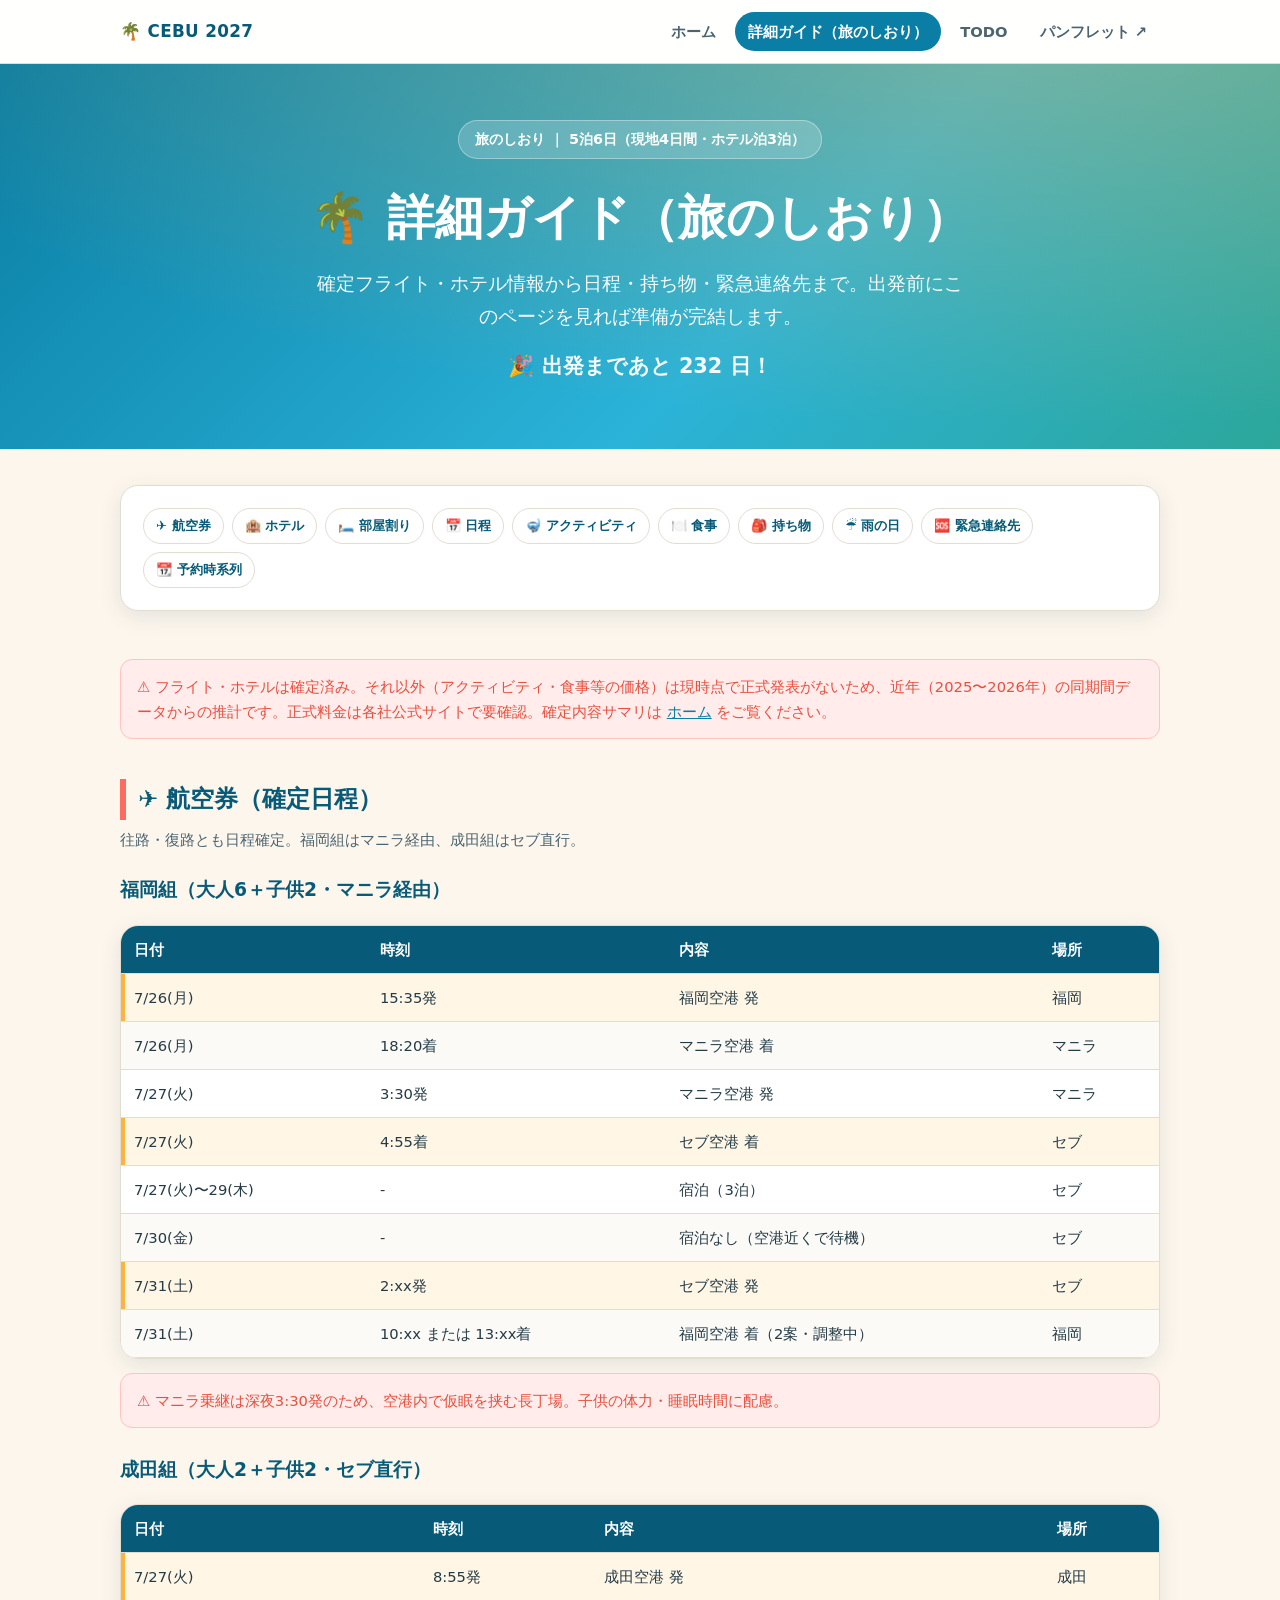
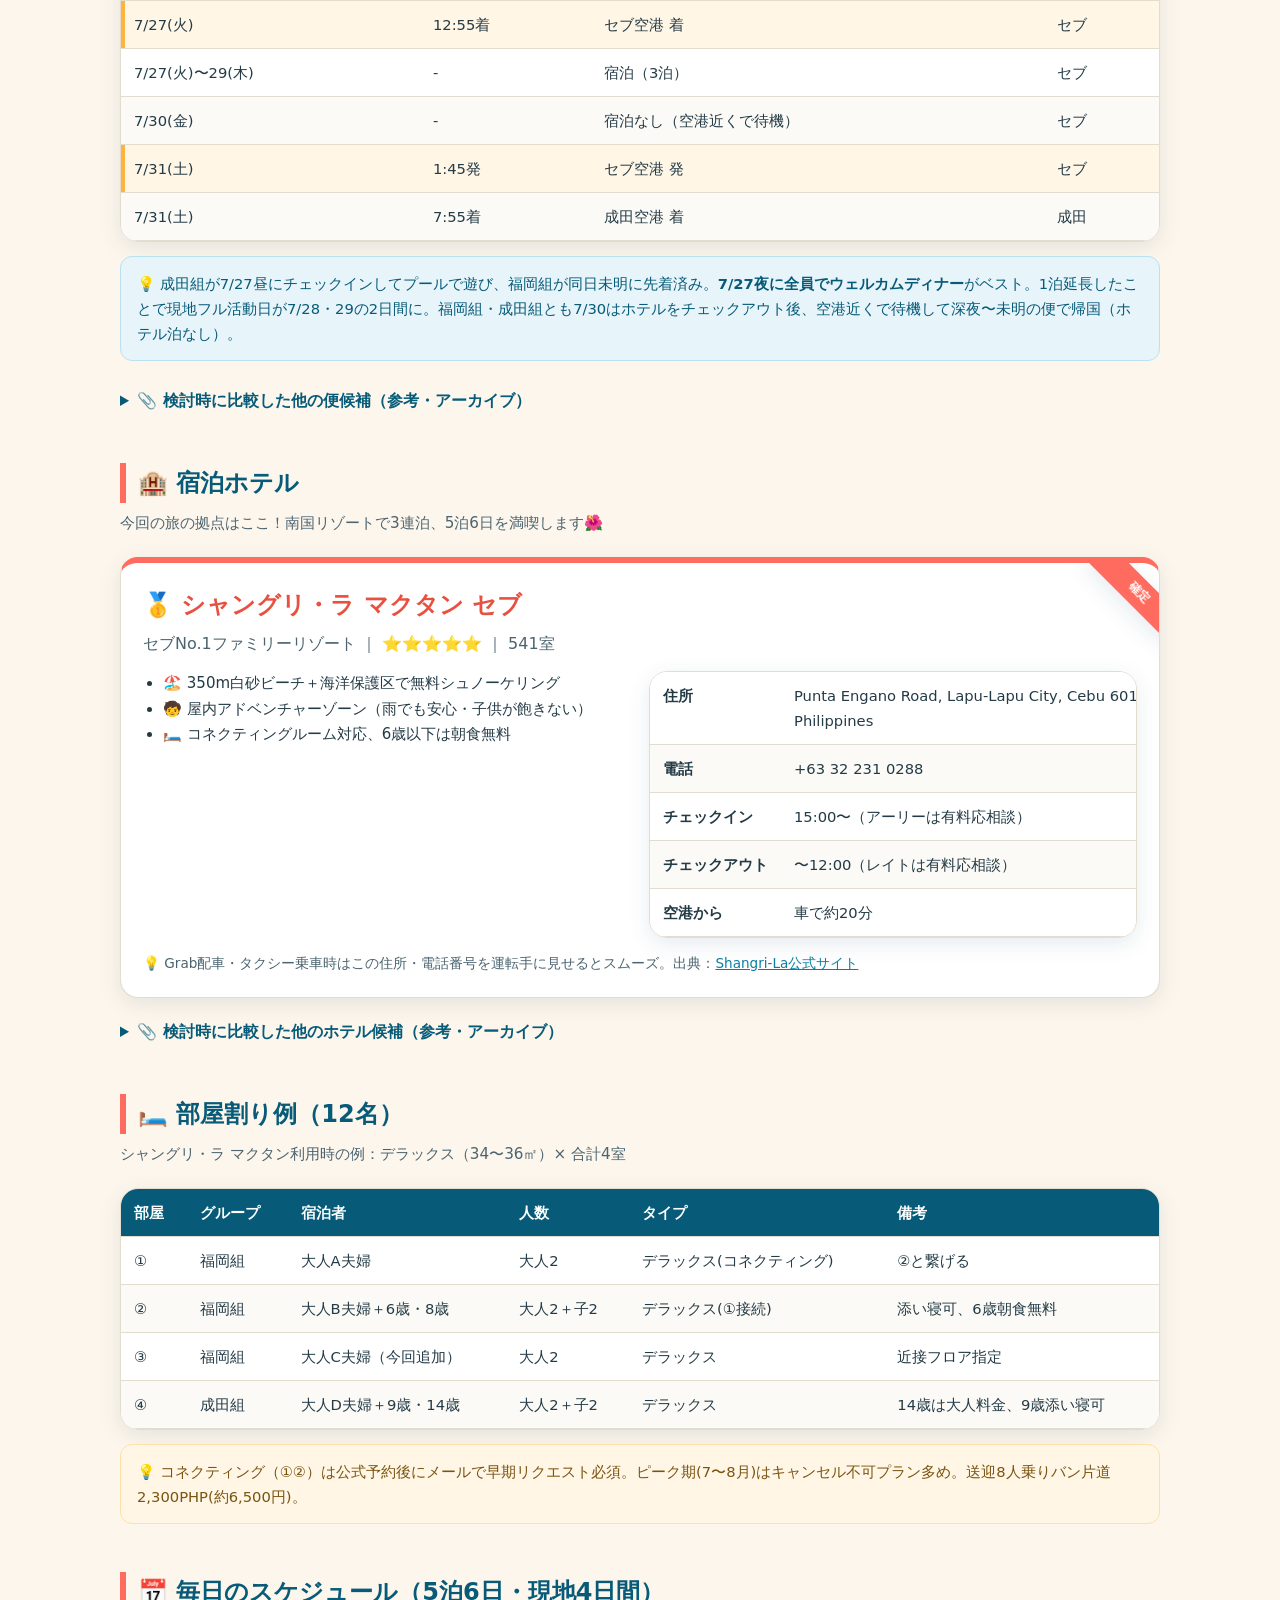
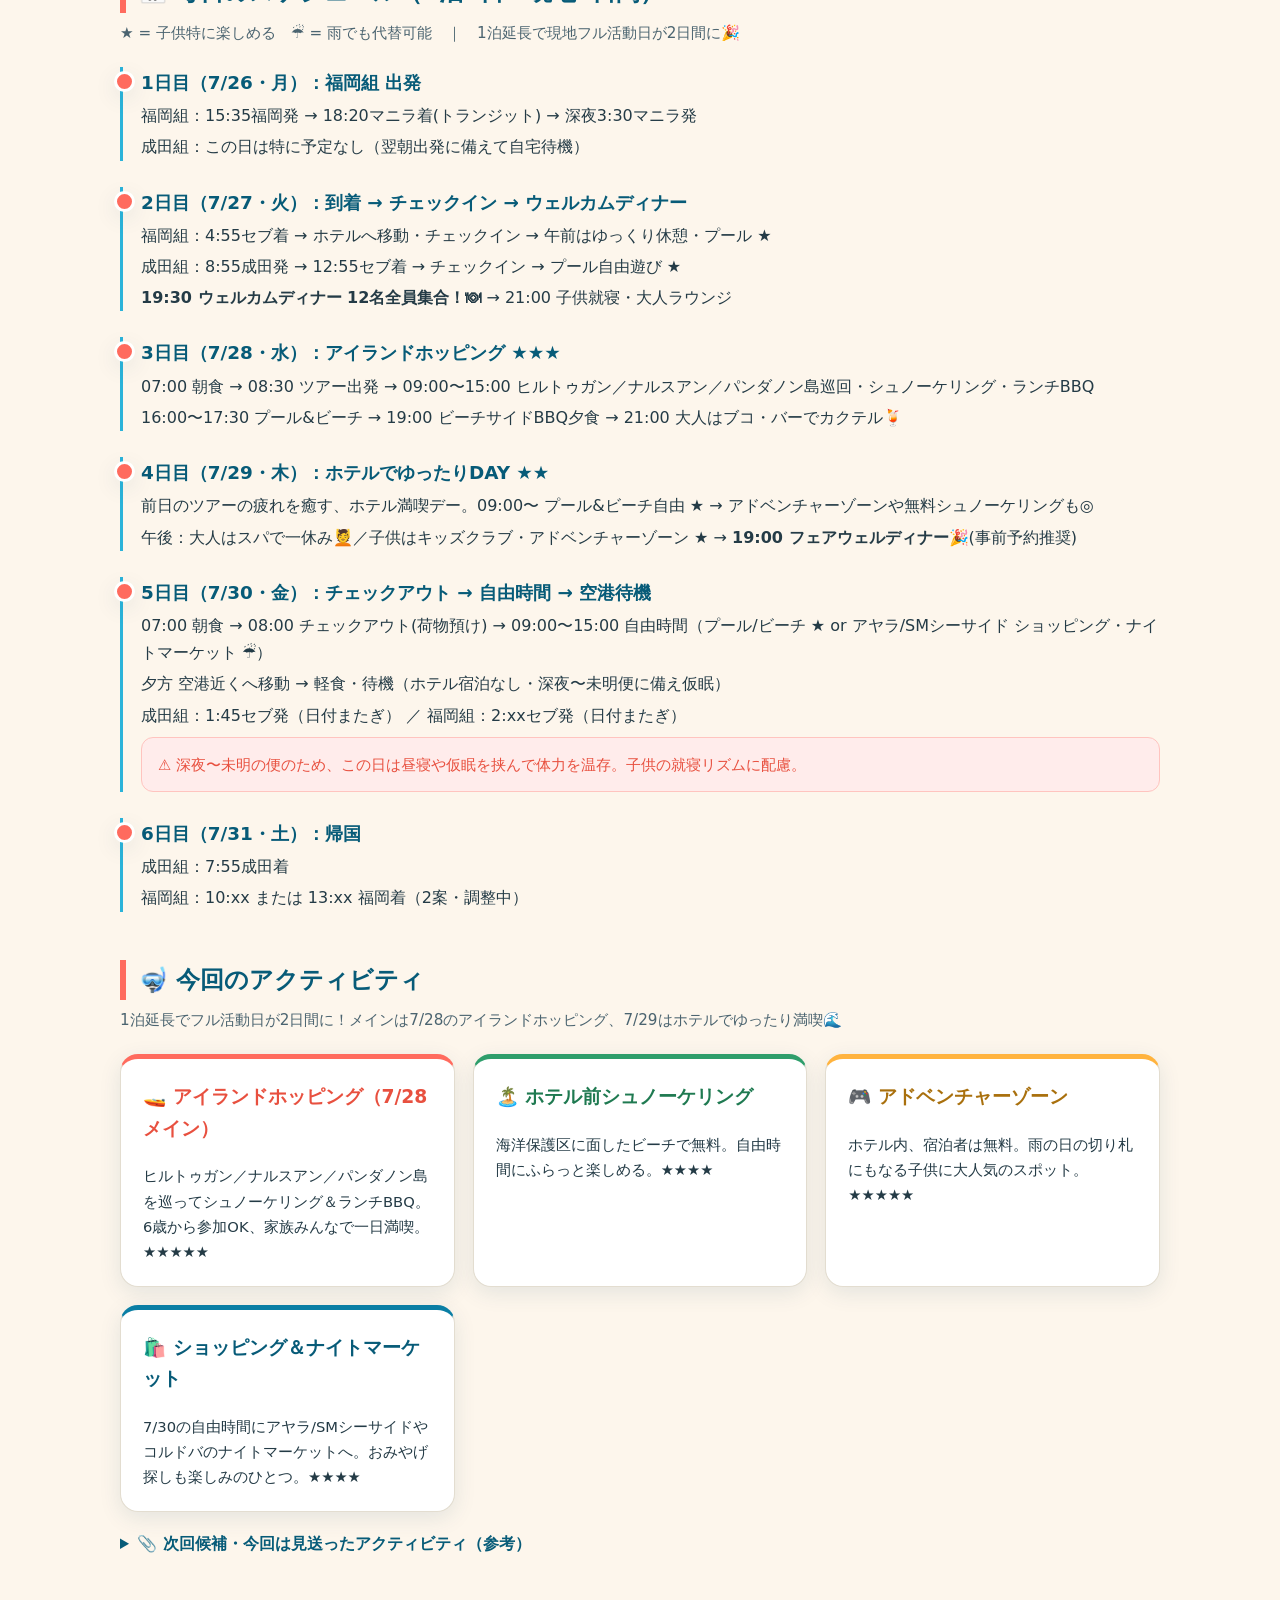
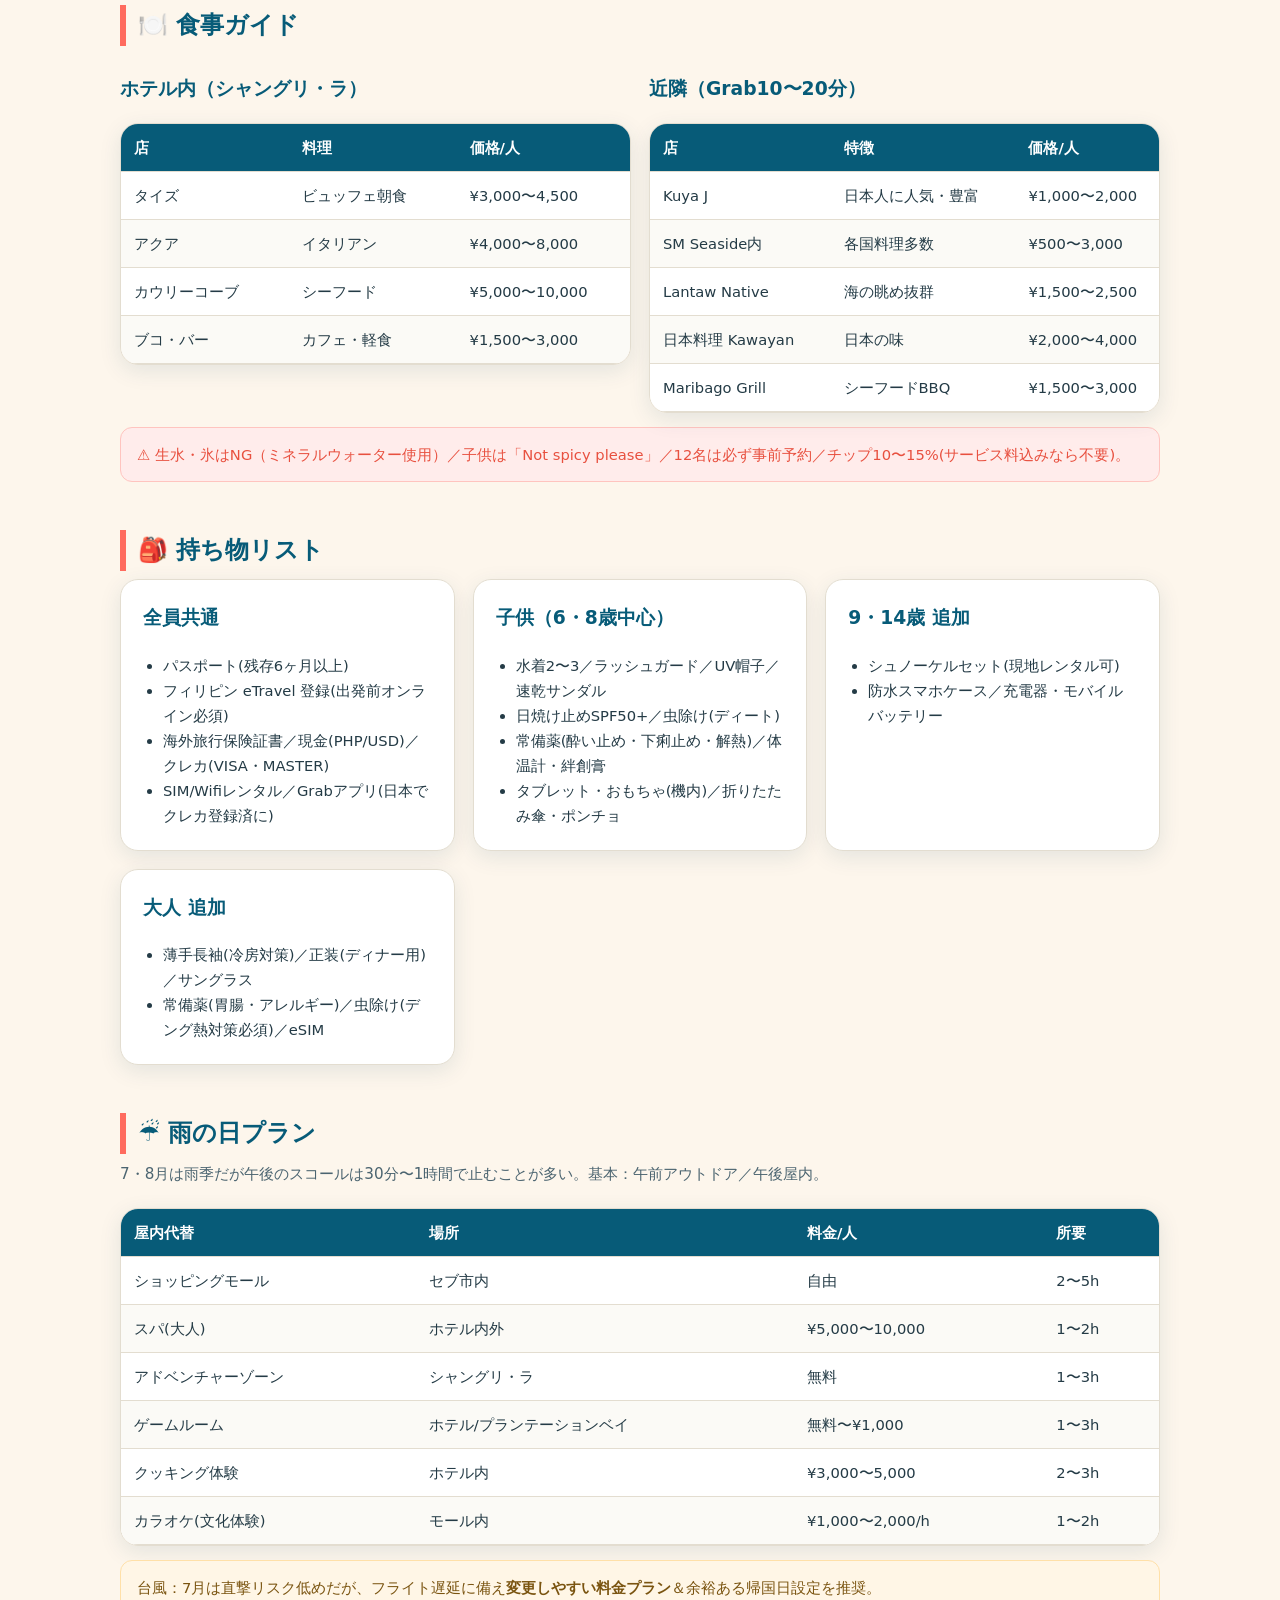
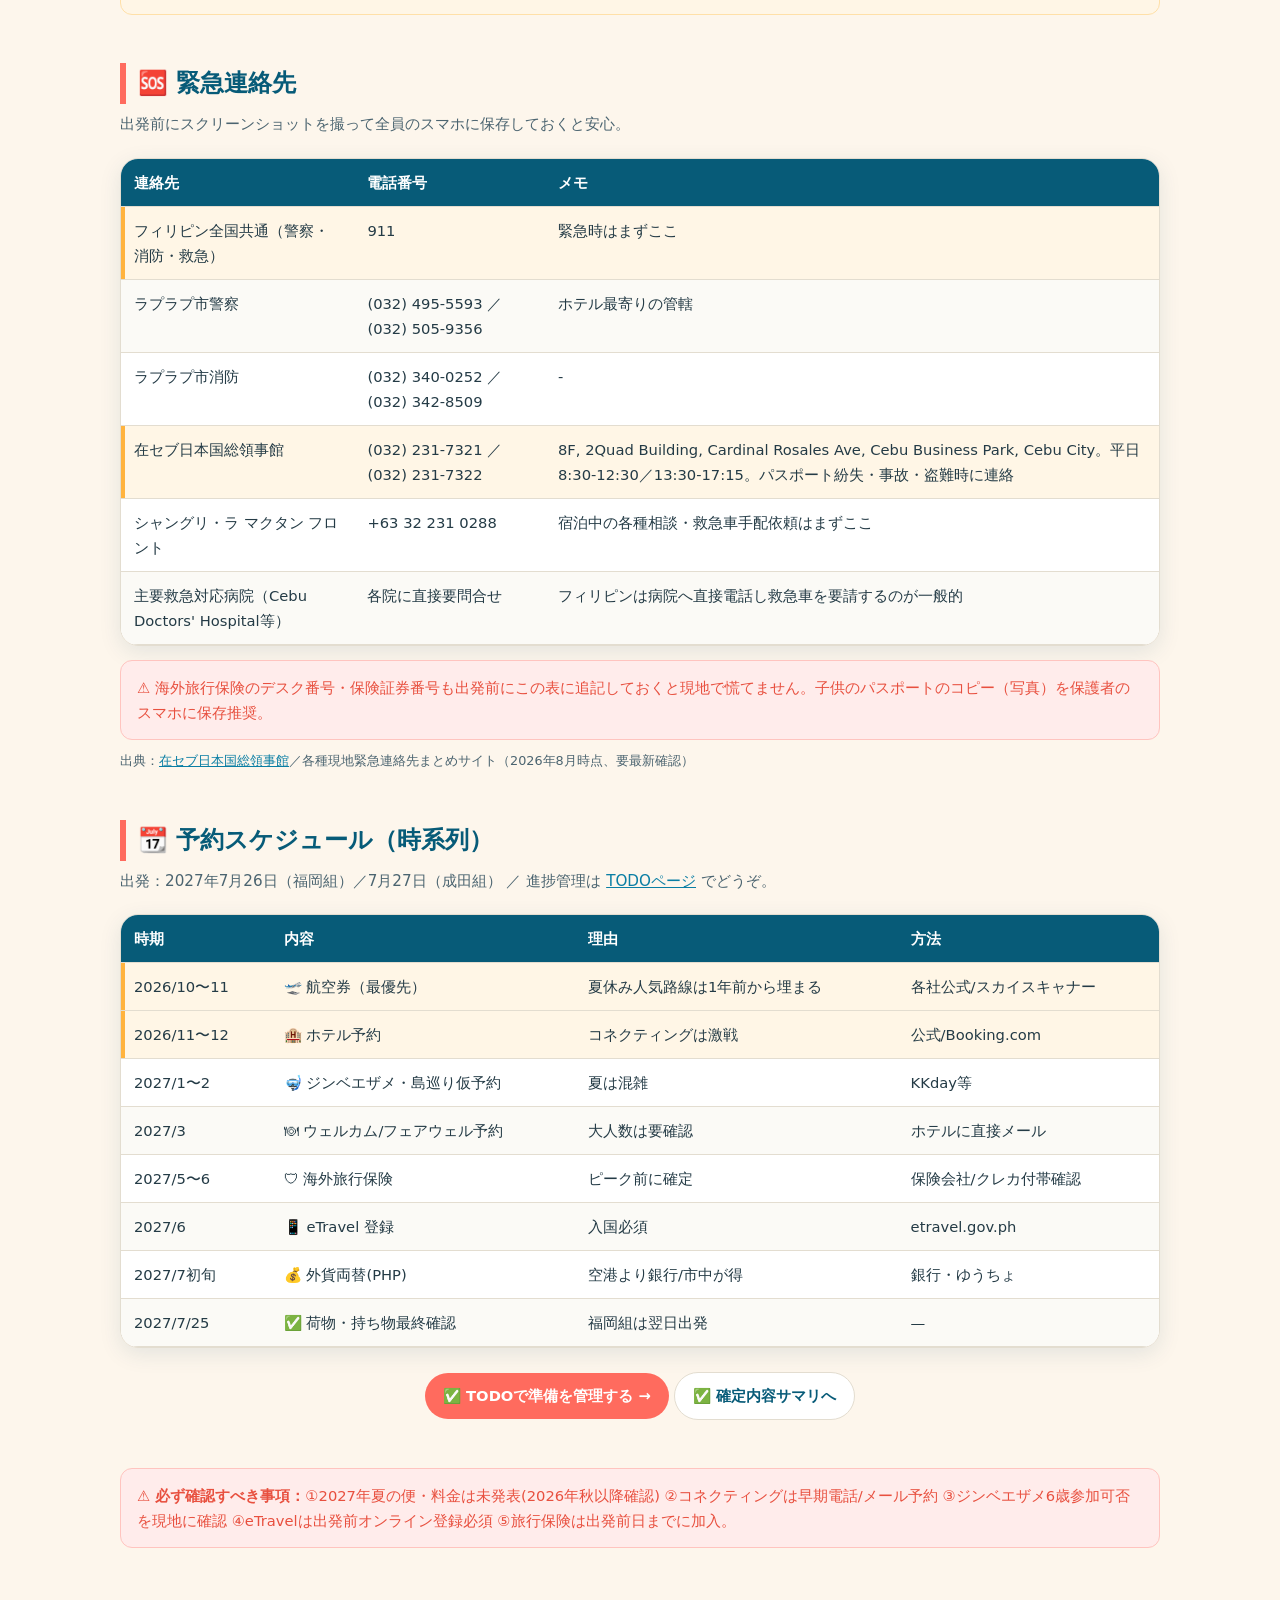
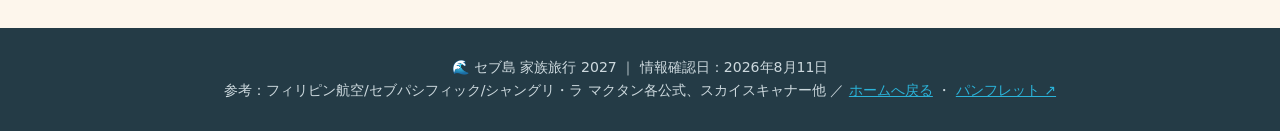
==== commit 7703988a: "宿泊を1泊延長：福岡組は7/26出発、現地3連泊(7/27-29)に変更 - plans-data.js: meta.dates/nights、confirmed のフライト時刻・宿泊数・予算を更新（" ====
--- a/guide.html
+++ b/guide.html
@@ -22,7 +22,7 @@
 </nav>
 
 <header class="hero">
-  <span class="badge">旅のしおり ｜ 4泊5日（現地3日間・ホテル泊2泊）</span>
+  <span class="badge">旅のしおり ｜ 5泊6日（現地4日間・ホテル泊3泊）</span>
   <h1>🌴 詳細ガイド（旅のしおり）</h1>
   <p>確定フライト・ホテル情報から日程・持ち物・緊急連絡先まで。出発前にこのページを見れば準備が完結します。</p>
   <p id="countdown" style="margin-top:16px;font-size:1.3rem;font-weight:800"></p>
@@ -59,11 +59,11 @@
       <table>
         <thead><tr><th>日付</th><th>時刻</th><th>内容</th><th>場所</th></tr></thead>
         <tbody>
-          <tr class="hl"><td>7/27(火)</td><td>15:35発</td><td>福岡空港 発</td><td>福岡</td></tr>
-          <tr><td>7/27(火)</td><td>18:20着</td><td>マニラ空港 着</td><td>マニラ</td></tr>
-          <tr><td>7/28(水)</td><td>3:30発</td><td>マニラ空港 発</td><td>マニラ</td></tr>
-          <tr class="hl"><td>7/28(水)</td><td>4:55着</td><td>セブ空港 着</td><td>セブ</td></tr>
-          <tr><td>7/28(水)〜29(木)</td><td>-</td><td>宿泊</td><td>セブ</td></tr>
+          <tr class="hl"><td>7/26(月)</td><td>15:35発</td><td>福岡空港 発</td><td>福岡</td></tr>
+          <tr><td>7/26(月)</td><td>18:20着</td><td>マニラ空港 着</td><td>マニラ</td></tr>
+          <tr><td>7/27(火)</td><td>3:30発</td><td>マニラ空港 発</td><td>マニラ</td></tr>
+          <tr class="hl"><td>7/27(火)</td><td>4:55着</td><td>セブ空港 着</td><td>セブ</td></tr>
+          <tr><td>7/27(火)〜29(木)</td><td>-</td><td>宿泊（3泊）</td><td>セブ</td></tr>
           <tr><td>7/30(金)</td><td>-</td><td>宿泊なし（空港近くで待機）</td><td>セブ</td></tr>
           <tr class="hl"><td>7/31(土)</td><td>2:xx発</td><td>セブ空港 発</td><td>セブ</td></tr>
           <tr><td>7/31(土)</td><td>10:xx または 13:xx着</td><td>福岡空港 着（2案・調整中）</td><td>福岡</td></tr>
@@ -77,16 +77,16 @@
       <table>
         <thead><tr><th>日付</th><th>時刻</th><th>内容</th><th>場所</th></tr></thead>
         <tbody>
-          <tr class="hl"><td>7/28(水)</td><td>8:55発</td><td>成田空港 発</td><td>成田</td></tr>
-          <tr class="hl"><td>7/28(水)</td><td>12:55着</td><td>セブ空港 着</td><td>セブ</td></tr>
-          <tr><td>7/28(水)〜29(木)</td><td>-</td><td>宿泊</td><td>セブ</td></tr>
+          <tr class="hl"><td>7/27(火)</td><td>8:55発</td><td>成田空港 発</td><td>成田</td></tr>
+          <tr class="hl"><td>7/27(火)</td><td>12:55着</td><td>セブ空港 着</td><td>セブ</td></tr>
+          <tr><td>7/27(火)〜29(木)</td><td>-</td><td>宿泊（3泊）</td><td>セブ</td></tr>
           <tr><td>7/30(金)</td><td>-</td><td>宿泊なし（空港近くで待機）</td><td>セブ</td></tr>
           <tr class="hl"><td>7/31(土)</td><td>1:45発</td><td>セブ空港 発</td><td>セブ</td></tr>
           <tr><td>7/31(土)</td><td>7:55着</td><td>成田空港 着</td><td>成田</td></tr>
         </tbody>
       </table>
     </div>
-    <div class="callout info">💡 成田組が7/28昼にチェックインしてプールで遊び、福岡組が同日未明に先着済み。<strong>7/28夜に全員でウェルカムディナー</strong>がベスト。福岡組・成田組とも7/30はホテルをチェックアウト後、空港近くで待機して深夜〜未明の便で帰国（ホテル泊なし）。</div>
+    <div class="callout info">💡 成田組が7/27昼にチェックインしてプールで遊び、福岡組が同日未明に先着済み。<strong>7/27夜に全員でウェルカムディナー</strong>がベスト。1泊延長したことで現地フル活動日が7/28・29の2日間に。福岡組・成田組とも7/30はホテルをチェックアウト後、空港近くで待機して深夜〜未明の便で帰国（ホテル泊なし）。</div>
 
     <details style="margin-top:26px">
       <summary style="cursor:pointer;color:var(--ocean-deep);font-weight:600">📎 検討時に比較した他の便候補（参考・アーカイブ）</summary>
@@ -119,7 +119,7 @@
   <!-- ホテル -->
   <section class="section" id="hotels">
     <h2>🏨 宿泊ホテル</h2>
-    <p class="sub">今回の旅の拠点はここ！南国リゾートで4泊5日を満喫します🌺</p>
+    <p class="sub">今回の旅の拠点はここ！南国リゾートで3連泊、5泊6日を満喫します🌺</p>
 
     <div class="card" style="border-top:6px solid var(--coral);position:relative;overflow:hidden">
       <div style="position:absolute;top:16px;right:-38px;transform:rotate(45deg);background:var(--coral);color:#fff;font-size:.72rem;font-weight:800;padding:4px 46px;box-shadow:var(--shadow)">確定</div>
@@ -183,34 +183,39 @@
 
   <!-- 日程 -->
   <section class="section" id="schedule">
-    <h2>📅 毎日のスケジュール（4泊5日・現地3日間）</h2>
-    <p class="sub">★ = 子供特に楽しめる　☔ = 雨でも代替可能　｜　現地フル活動日は7/29の1日のみ</p>
-
-    <div class="day">
-      <h3>1日目（7/27・火）：福岡組 出発</h3>
+    <h2>📅 毎日のスケジュール（5泊6日・現地4日間）</h2>
+    <p class="sub">★ = 子供特に楽しめる　☔ = 雨でも代替可能　｜　1泊延長で現地フル活動日が2日間に🎉</p>
+
+    <div class="day">
+      <h3>1日目（7/26・月）：福岡組 出発</h3>
       <p style="margin:4px 0">福岡組：15:35福岡発 → 18:20マニラ着(トランジット) → 深夜3:30マニラ発</p>
       <p style="margin:4px 0">成田組：この日は特に予定なし（翌朝出発に備えて自宅待機）</p>
     </div>
     <div class="day">
-      <h3>2日目（7/28・水）：到着 → チェックイン → ウェルカムディナー</h3>
+      <h3>2日目（7/27・火）：到着 → チェックイン → ウェルカムディナー</h3>
       <p style="margin:4px 0">福岡組：4:55セブ着 → ホテルへ移動・チェックイン → 午前はゆっくり休憩・プール ★</p>
       <p style="margin:4px 0">成田組：8:55成田発 → 12:55セブ着 → チェックイン → プール自由遊び ★</p>
       <p style="margin:4px 0"><strong>19:30 ウェルカムディナー 12名全員集合！🍽</strong> → 21:00 子供就寝・大人ラウンジ</p>
     </div>
     <div class="day">
-      <h3>3日目（7/29・木）：アイランドホッピング（唯一のフル活動日）★★★</h3>
+      <h3>3日目（7/28・水）：アイランドホッピング ★★★</h3>
       <p style="margin:4px 0">07:00 朝食 → 08:30 ツアー出発 → 09:00〜15:00 ヒルトゥガン／ナルスアン／パンダノン島巡回・シュノーケリング・ランチBBQ</p>
-      <p style="margin:4px 0">16:00〜17:30 プール&ビーチ → <strong>19:00 フェアウェルディナー🎉</strong>(事前予約推奨) → 21:00 大人はブコ・バーでカクテル🍹</p>
-    </div>
-    <div class="day">
-      <h3>4日目（7/30・金）：チェックアウト → 自由時間 → 空港待機</h3>
-      <p style="margin:4px 0">07:00 朝食 → 08:00 チェックアウト(荷物預け) → 09:00〜15:00 自由時間（プール/ビーチ ★ or アヤラ/SMシーサイド ショッピング ☔）</p>
+      <p style="margin:4px 0">16:00〜17:30 プール&ビーチ → 19:00 ビーチサイドBBQ夕食 → 21:00 大人はブコ・バーでカクテル🍹</p>
+    </div>
+    <div class="day">
+      <h3>4日目（7/29・木）：ホテルでゆったりDAY ★★</h3>
+      <p style="margin:4px 0">前日のツアーの疲れを癒す、ホテル満喫デー。09:00〜 プール&ビーチ自由 ★ → アドベンチャーゾーンや無料シュノーケリングも◎</p>
+      <p style="margin:4px 0">午後：大人はスパで一休み💆／子供はキッズクラブ・アドベンチャーゾーン ★ → <strong>19:00 フェアウェルディナー🎉</strong>(事前予約推奨)</p>
+    </div>
+    <div class="day">
+      <h3>5日目（7/30・金）：チェックアウト → 自由時間 → 空港待機</h3>
+      <p style="margin:4px 0">07:00 朝食 → 08:00 チェックアウト(荷物預け) → 09:00〜15:00 自由時間（プール/ビーチ ★ or アヤラ/SMシーサイド ショッピング・ナイトマーケット ☔）</p>
       <p style="margin:4px 0">夕方 空港近くへ移動 → 軽食・待機（ホテル宿泊なし・深夜〜未明便に備え仮眠）</p>
       <p style="margin:4px 0">成田組：1:45セブ発（日付またぎ） ／ 福岡組：2:xxセブ発（日付またぎ）</p>
       <div class="callout warn" style="margin-top:8px">⚠️ 深夜〜未明の便のため、この日は昼寝や仮眠を挟んで体力を温存。子供の就寝リズムに配慮。</div>
     </div>
     <div class="day">
-      <h3>5日目（7/31・土）：帰国</h3>
+      <h3>6日目（7/31・土）：帰国</h3>
       <p style="margin:4px 0">成田組：7:55成田着</p>
       <p style="margin:4px 0">福岡組：10:xx または 13:xx 福岡着（2案・調整中）</p>
     </div>
@@ -219,10 +224,10 @@
   <!-- アクティビティ -->
   <section class="section" id="activities">
     <h2>🤿 今回のアクティビティ</h2>
-    <p class="sub">フル活動日は7/29の1日だけ！だからこそ、みんなが楽しめるものに絞りました🌊</p>
+    <p class="sub">1泊延長でフル活動日が2日間に！メインは7/28のアイランドホッピング、7/29はホテルでゆったり満喫🌊</p>
     <div class="grid grid-2" style="margin-bottom:18px">
       <div class="card" style="border-top:5px solid var(--coral)">
-        <h3 style="margin-top:0;color:var(--coral-deep)">🚤 アイランドホッピング（7/29メイン）</h3>
+        <h3 style="margin-top:0;color:var(--coral-deep)">🚤 アイランドホッピング（7/28メイン）</h3>
         <p style="margin:0;font-size:.92rem">ヒルトゥガン／ナルスアン／パンダノン島を巡ってシュノーケリング＆ランチBBQ。6歳から参加OK、家族みんなで一日満喫。<strong>★★★★★</strong></p>
       </div>
       <div class="card" style="border-top:5px solid var(--palm)">
@@ -378,7 +383,7 @@
   <!-- 予約時系列 -->
   <section class="section" id="booking">
     <h2>📆 予約スケジュール（時系列）</h2>
-    <p class="sub">出発：2027年7月27日（福岡組）／7月28日（成田組） ／ 進捗管理は <a href="wbs.html">TODOページ</a> でどうぞ。</p>
+    <p class="sub">出発：2027年7月26日（福岡組）／7月27日（成田組） ／ 進捗管理は <a href="wbs.html">TODOページ</a> でどうぞ。</p>
     <div class="table-wrap">
       <table>
         <thead><tr><th>時期</th><th>内容</th><th>理由</th><th>方法</th></tr></thead>
@@ -390,7 +395,7 @@
           <tr><td>2027/5〜6</td><td>🛡 海外旅行保険</td><td>ピーク前に確定</td><td>保険会社/クレカ付帯確認</td></tr>
           <tr><td>2027/6</td><td>📱 eTravel 登録</td><td>入国必須</td><td>etravel.gov.ph</td></tr>
           <tr><td>2027/7初旬</td><td>💰 外貨両替(PHP)</td><td>空港より銀行/市中が得</td><td>銀行・ゆうちょ</td></tr>
-          <tr><td>2027/7/26</td><td>✅ 荷物・持ち物最終確認</td><td>福岡組は翌日出発</td><td>—</td></tr>
+          <tr><td>2027/7/25</td><td>✅ 荷物・持ち物最終確認</td><td>福岡組は翌日出発</td><td>—</td></tr>
         </tbody>
       </table>
     </div>
@@ -415,7 +420,7 @@
 
 <script>
 (function(){
-  var dep = new Date("2027-07-27T00:00:00+09:00");
+  var dep = new Date("2027-07-26T00:00:00+09:00");
   var now = new Date();
   var diff = Math.ceil((dep - now) / 86400000);
   var el = document.getElementById("countdown");
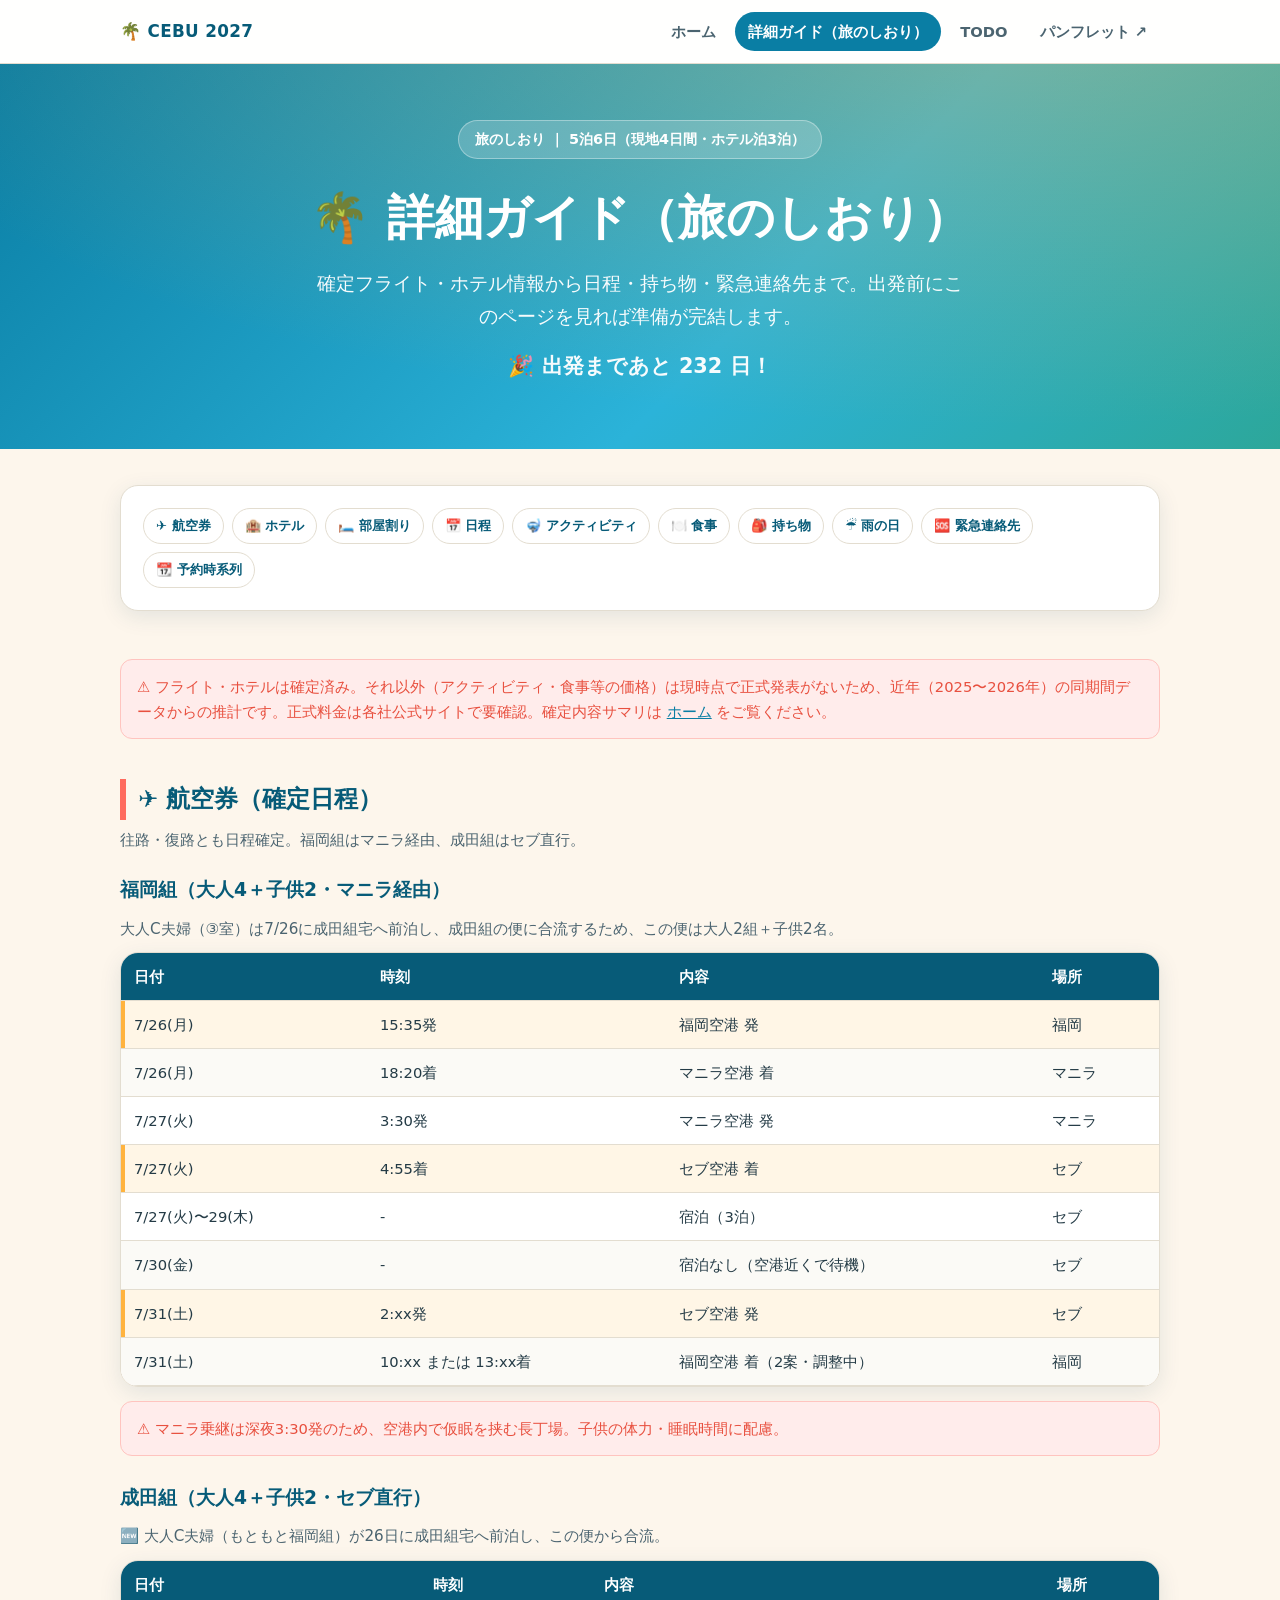
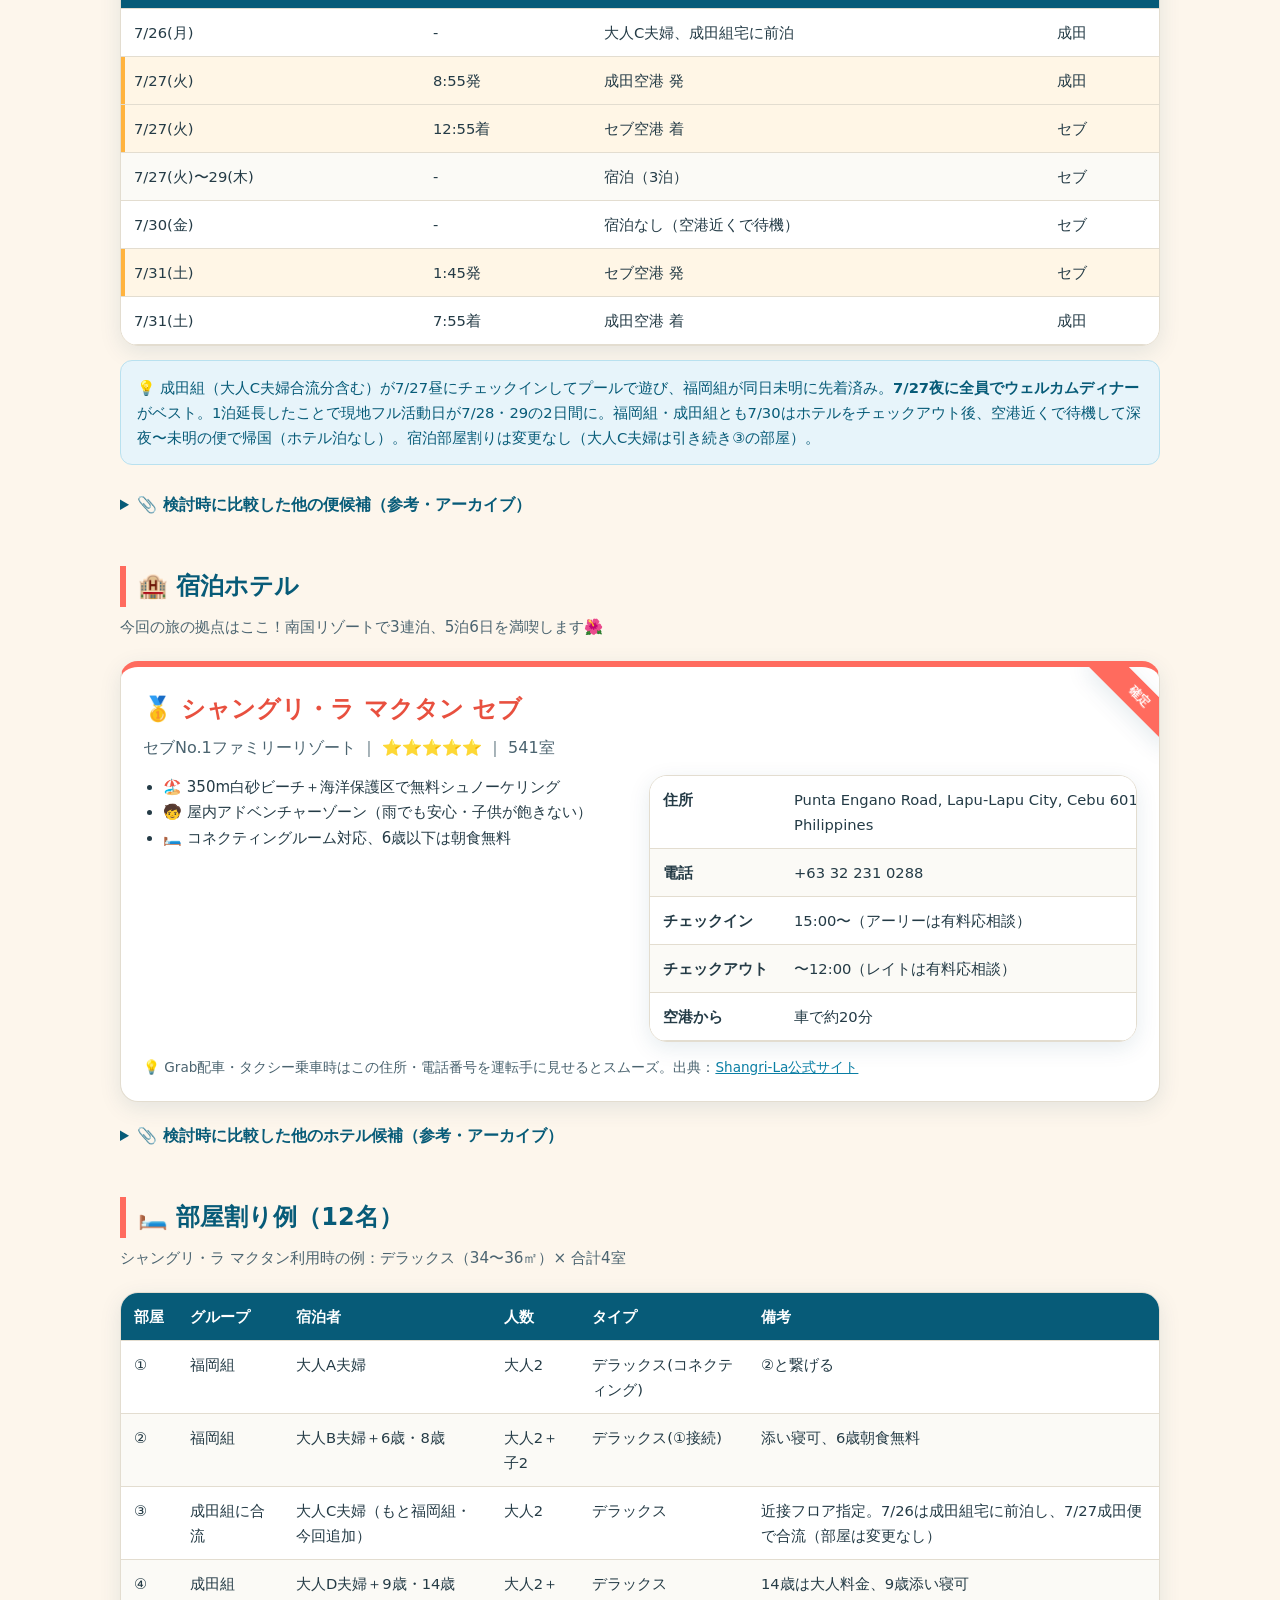
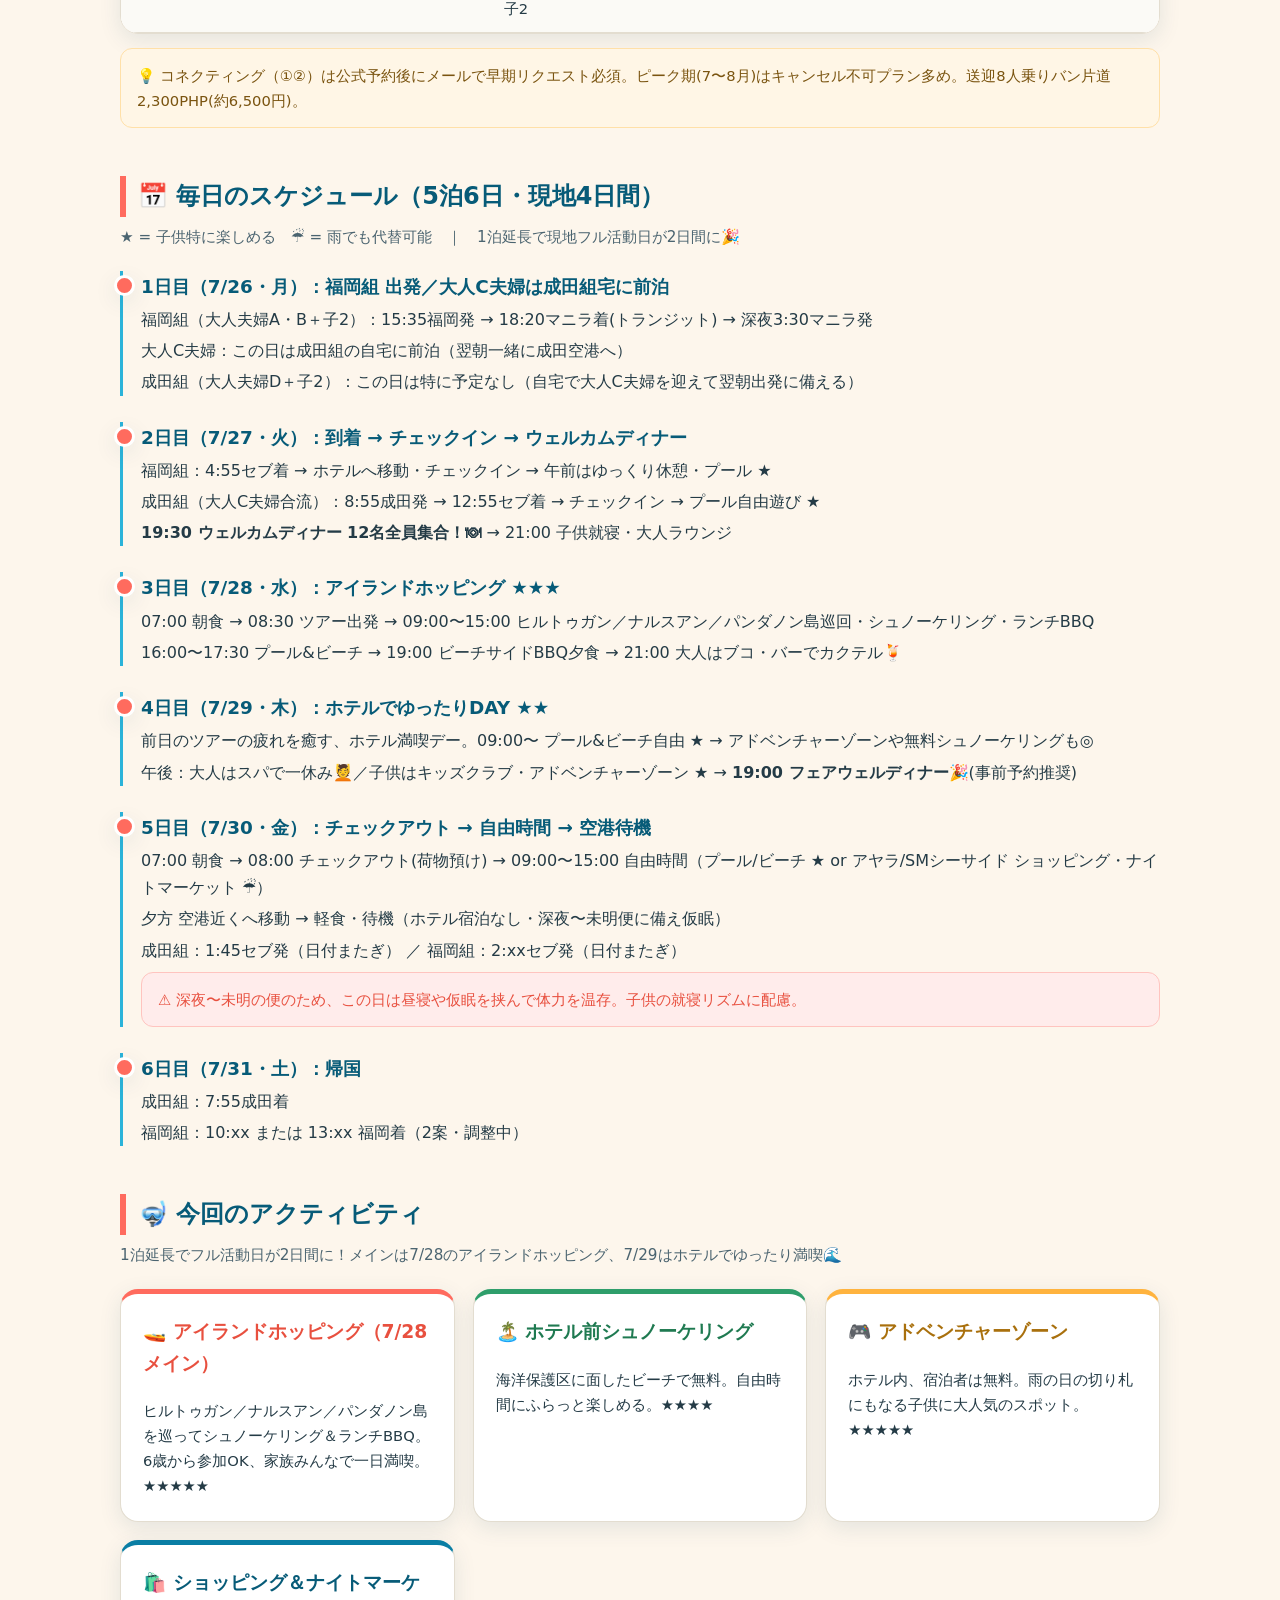
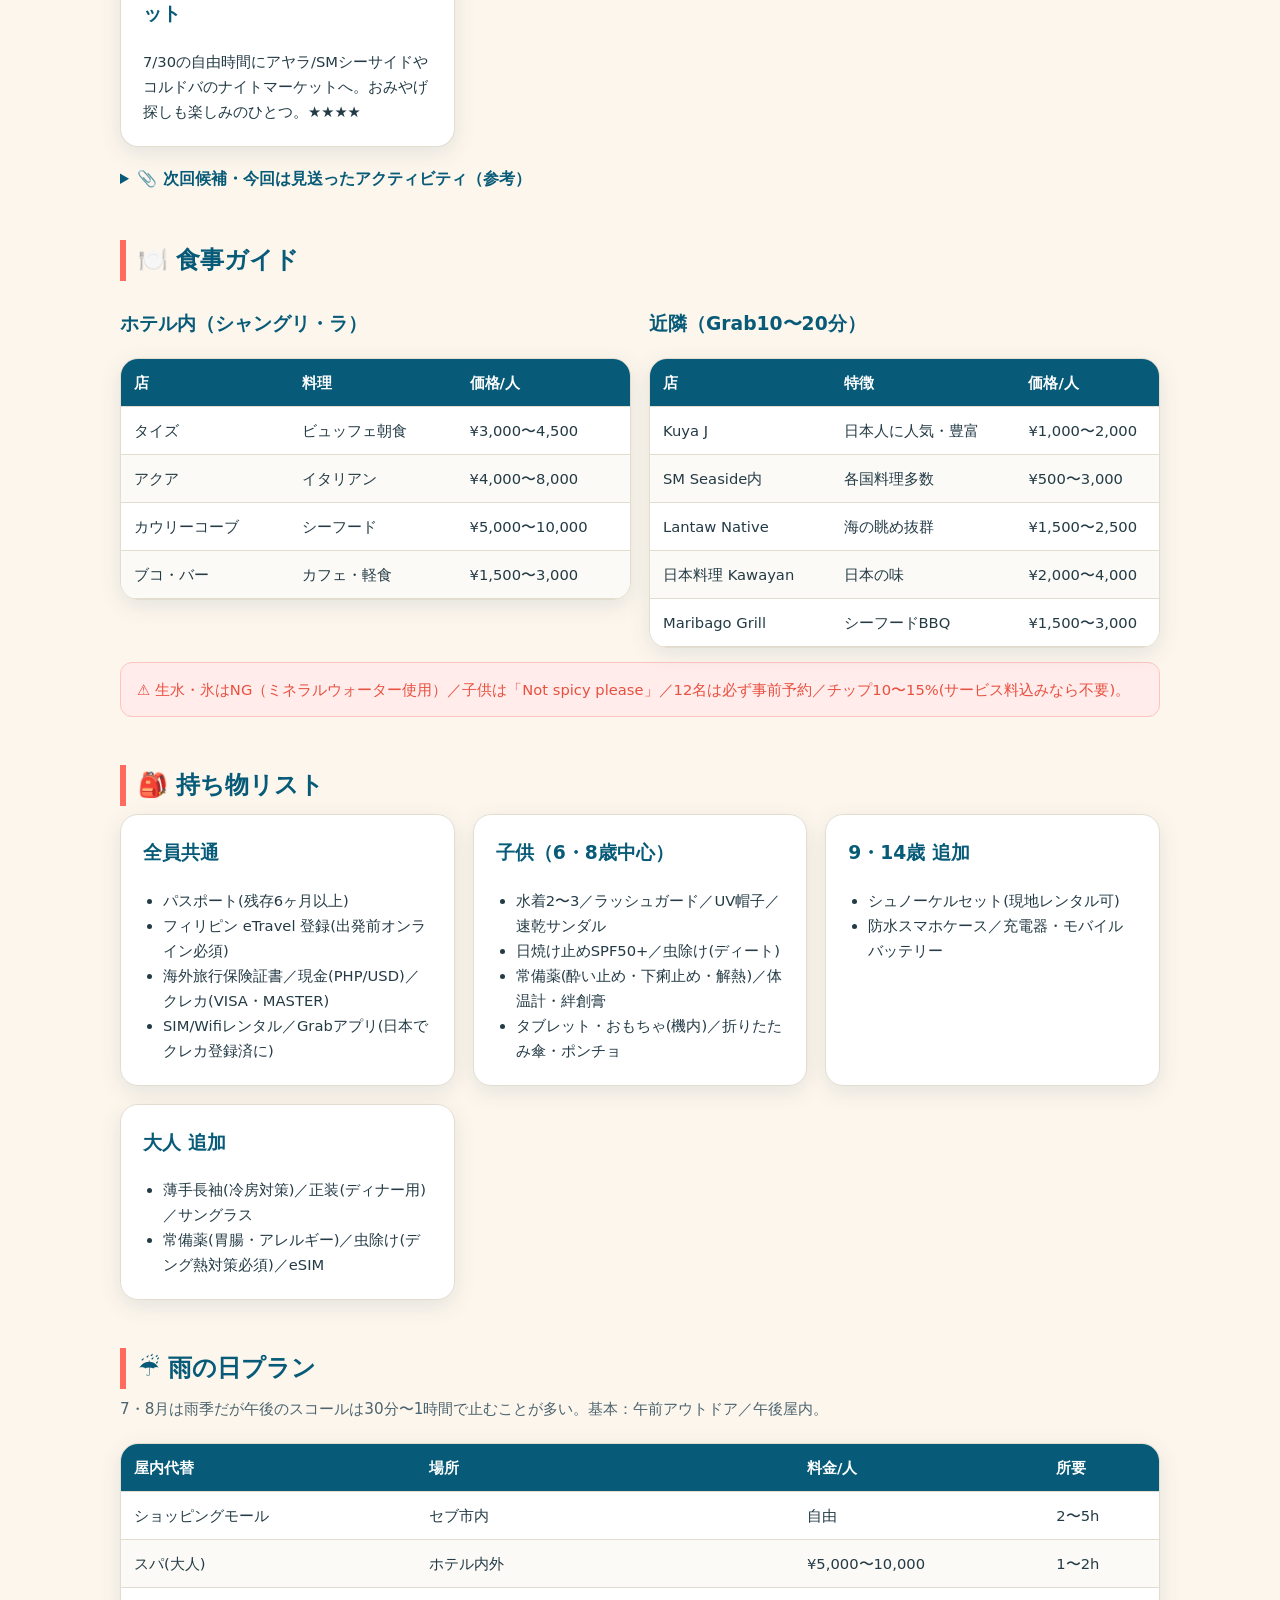
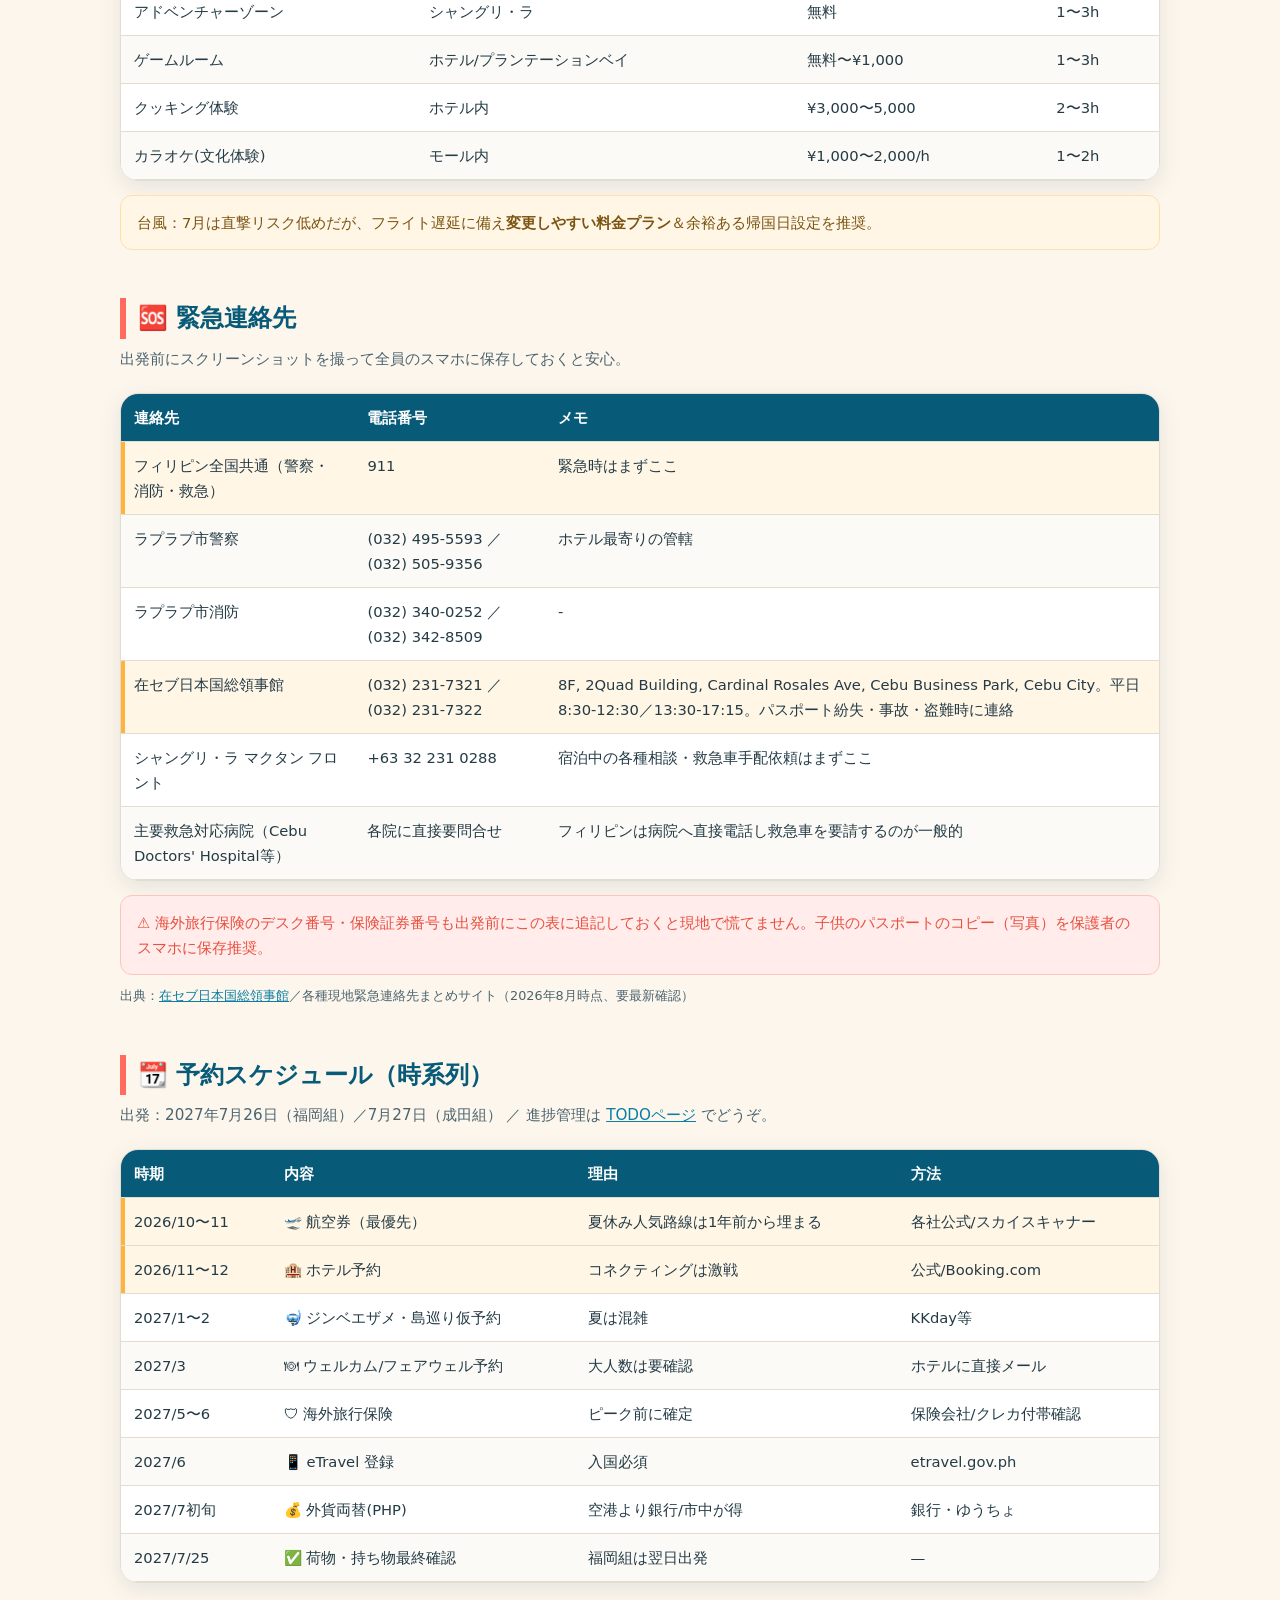
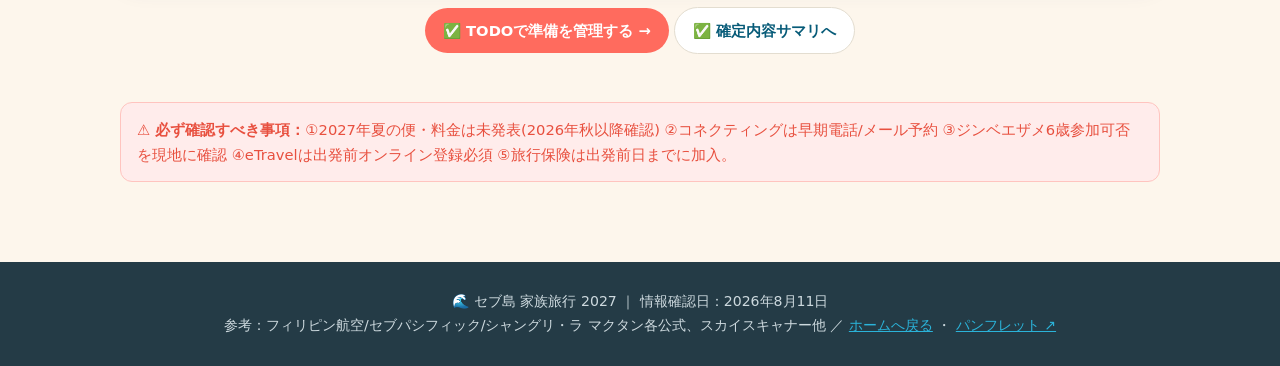
==== commit f3882b4b: "大人C夫婦(2名)を福岡組→成田組の便に変更（26日は成田組宅に前泊） - guide.html: 航空券セクションの福岡組/成田組の人数と便構成を更新、大人C夫婦が26日に成田組宅前泊する旨を追記 " ====
--- a/guide.html
+++ b/guide.html
@@ -54,7 +54,8 @@
     <h2>✈️ 航空券（確定日程）</h2>
     <p class="sub">往路・復路とも日程確定。福岡組はマニラ経由、成田組はセブ直行。</p>
 
-    <h3 style="color:var(--ocean-deep)">福岡組（大人6＋子供2・マニラ経由）</h3>
+    <h3 style="color:var(--ocean-deep)">福岡組（大人4＋子供2・マニラ経由）</h3>
+    <p class="sub" style="margin:-8px 0 10px">大人C夫婦（③室）は7/26に成田組宅へ前泊し、成田組の便に合流するため、この便は大人2組＋子供2名。</p>
     <div class="table-wrap" style="margin-bottom:14px">
       <table>
         <thead><tr><th>日付</th><th>時刻</th><th>内容</th><th>場所</th></tr></thead>
@@ -72,11 +73,13 @@
     </div>
     <div class="callout warn">⚠️ マニラ乗継は深夜3:30発のため、空港内で仮眠を挟む長丁場。子供の体力・睡眠時間に配慮。</div>
 
-    <h3 style="color:var(--ocean-deep);margin-top:26px">成田組（大人2＋子供2・セブ直行）</h3>
+    <h3 style="color:var(--ocean-deep);margin-top:26px">成田組（大人4＋子供2・セブ直行）</h3>
+    <p class="sub" style="margin:-8px 0 10px">🆕 大人C夫婦（もともと福岡組）が26日に成田組宅へ前泊し、この便から合流。</p>
     <div class="table-wrap" style="margin-bottom:14px">
       <table>
         <thead><tr><th>日付</th><th>時刻</th><th>内容</th><th>場所</th></tr></thead>
         <tbody>
+          <tr><td>7/26(月)</td><td>-</td><td>大人C夫婦、成田組宅に前泊</td><td>成田</td></tr>
           <tr class="hl"><td>7/27(火)</td><td>8:55発</td><td>成田空港 発</td><td>成田</td></tr>
           <tr class="hl"><td>7/27(火)</td><td>12:55着</td><td>セブ空港 着</td><td>セブ</td></tr>
           <tr><td>7/27(火)〜29(木)</td><td>-</td><td>宿泊（3泊）</td><td>セブ</td></tr>
@@ -86,7 +89,7 @@
         </tbody>
       </table>
     </div>
-    <div class="callout info">💡 成田組が7/27昼にチェックインしてプールで遊び、福岡組が同日未明に先着済み。<strong>7/27夜に全員でウェルカムディナー</strong>がベスト。1泊延長したことで現地フル活動日が7/28・29の2日間に。福岡組・成田組とも7/30はホテルをチェックアウト後、空港近くで待機して深夜〜未明の便で帰国（ホテル泊なし）。</div>
+    <div class="callout info">💡 成田組（大人C夫婦合流分含む）が7/27昼にチェックインしてプールで遊び、福岡組が同日未明に先着済み。<strong>7/27夜に全員でウェルカムディナー</strong>がベスト。1泊延長したことで現地フル活動日が7/28・29の2日間に。福岡組・成田組とも7/30はホテルをチェックアウト後、空港近くで待機して深夜〜未明の便で帰国（ホテル泊なし）。宿泊部屋割りは変更なし（大人C夫婦は引き続き③の部屋）。</div>
 
     <details style="margin-top:26px">
       <summary style="cursor:pointer;color:var(--ocean-deep);font-weight:600">📎 検討時に比較した他の便候補（参考・アーカイブ）</summary>
@@ -173,7 +176,7 @@
         <tbody>
           <tr><td>①</td><td>福岡組</td><td>大人A夫婦</td><td>大人2</td><td>デラックス(コネクティング)</td><td>②と繋げる</td></tr>
           <tr><td>②</td><td>福岡組</td><td>大人B夫婦＋6歳・8歳</td><td>大人2＋子2</td><td>デラックス(①接続)</td><td>添い寝可、6歳朝食無料</td></tr>
-          <tr><td>③</td><td>福岡組</td><td>大人C夫婦（今回追加）</td><td>大人2</td><td>デラックス</td><td>近接フロア指定</td></tr>
+          <tr><td>③</td><td>成田組に合流</td><td>大人C夫婦（もと福岡組・今回追加）</td><td>大人2</td><td>デラックス</td><td>近接フロア指定。7/26は成田組宅に前泊し、7/27成田便で合流（部屋は変更なし）</td></tr>
           <tr><td>④</td><td>成田組</td><td>大人D夫婦＋9歳・14歳</td><td>大人2＋子2</td><td>デラックス</td><td>14歳は大人料金、9歳添い寝可</td></tr>
         </tbody>
       </table>
@@ -187,14 +190,15 @@
     <p class="sub">★ = 子供特に楽しめる　☔ = 雨でも代替可能　｜　1泊延長で現地フル活動日が2日間に🎉</p>
 
     <div class="day">
-      <h3>1日目（7/26・月）：福岡組 出発</h3>
-      <p style="margin:4px 0">福岡組：15:35福岡発 → 18:20マニラ着(トランジット) → 深夜3:30マニラ発</p>
-      <p style="margin:4px 0">成田組：この日は特に予定なし（翌朝出発に備えて自宅待機）</p>
+      <h3>1日目（7/26・月）：福岡組 出発／大人C夫婦は成田組宅に前泊</h3>
+      <p style="margin:4px 0">福岡組（大人夫婦A・B＋子2）：15:35福岡発 → 18:20マニラ着(トランジット) → 深夜3:30マニラ発</p>
+      <p style="margin:4px 0">大人C夫婦：この日は成田組の自宅に前泊（翌朝一緒に成田空港へ）</p>
+      <p style="margin:4px 0">成田組（大人夫婦D＋子2）：この日は特に予定なし（自宅で大人C夫婦を迎えて翌朝出発に備える）</p>
     </div>
     <div class="day">
       <h3>2日目（7/27・火）：到着 → チェックイン → ウェルカムディナー</h3>
       <p style="margin:4px 0">福岡組：4:55セブ着 → ホテルへ移動・チェックイン → 午前はゆっくり休憩・プール ★</p>
-      <p style="margin:4px 0">成田組：8:55成田発 → 12:55セブ着 → チェックイン → プール自由遊び ★</p>
+      <p style="margin:4px 0">成田組（大人C夫婦合流）：8:55成田発 → 12:55セブ着 → チェックイン → プール自由遊び ★</p>
       <p style="margin:4px 0"><strong>19:30 ウェルカムディナー 12名全員集合！🍽</strong> → 21:00 子供就寝・大人ラウンジ</p>
     </div>
     <div class="day">
